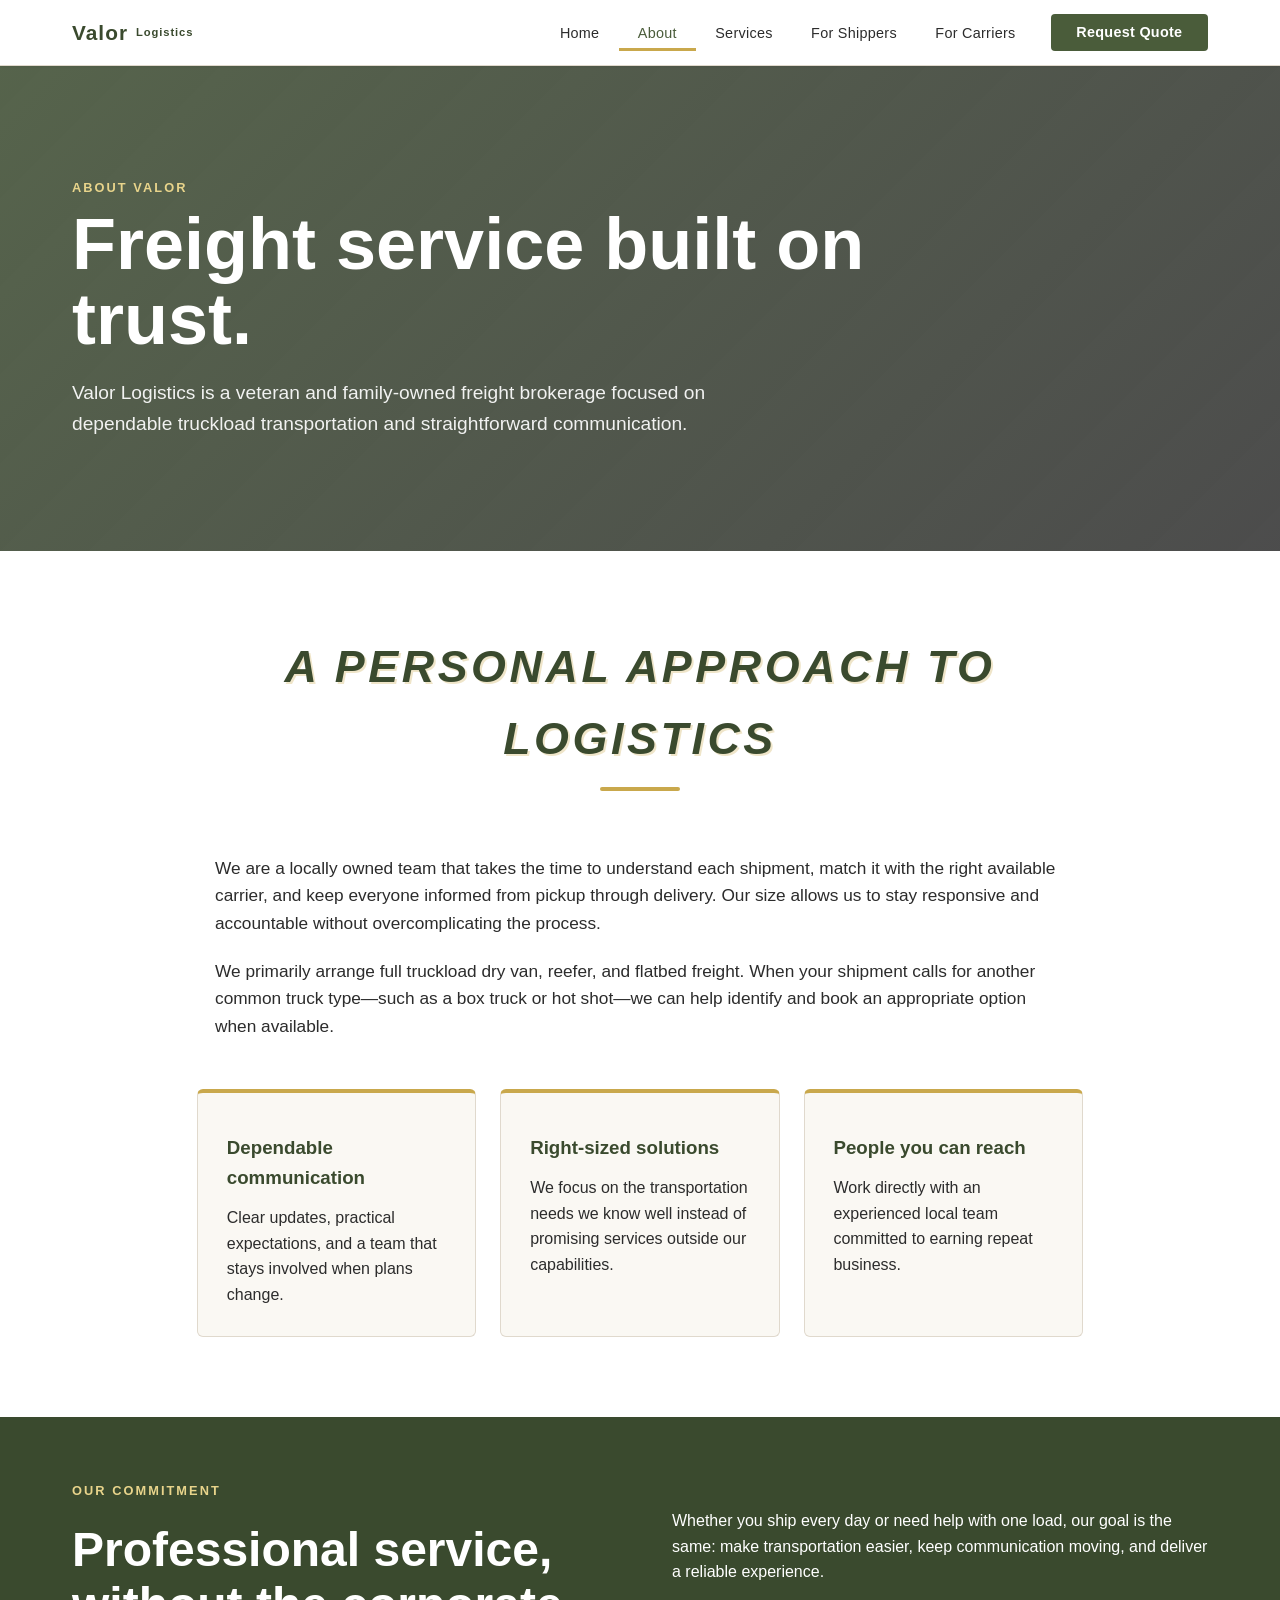
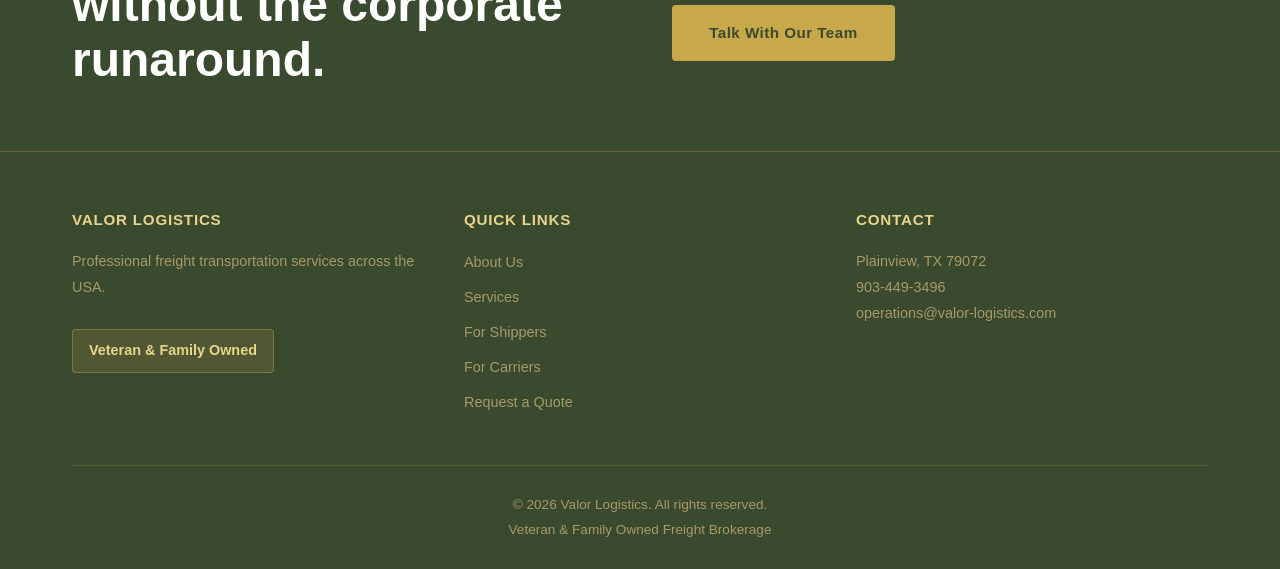
==== about.html @ 8b759e4f "Build Valor Logistics secondary pages and forms" ====
<!DOCTYPE html>
<html lang="en">
<head>
  <meta charset="UTF-8" />
  <meta name="viewport" content="width=device-width, initial-scale=1.0" />
  <meta name="description" content="Learn about Valor Logistics, a veteran and family-owned freight brokerage serving shippers and carriers across the USA." />
  <title>About Valor Logistics | Veteran & Family Owned</title>
  <link rel="stylesheet" href="styles/main.css" />
  <link rel="stylesheet" href="styles/pages.css" />
</head>
<body>
  <header class="header"><nav class="navbar"><div class="nav-container"><div class="logo"><a href="index.html"><span class="logo-text">Valor</span><span class="logo-sub">Logistics</span></a></div><button class="mobile-toggle" id="mobileToggle" aria-label="Toggle menu"><span></span><span></span><span></span></button><ul class="nav-menu" id="navMenu"><li><a href="index.html">Home</a></li><li><a href="about.html" class="active">About</a></li><li><a href="services.html">Services</a></li><li><a href="shippers.html">For Shippers</a></li><li><a href="carriers.html">For Carriers</a></li><li><a href="quote.html" class="cta-btn">Request Quote</a></li></ul></div></nav></header>
  <main>
    <section class="page-hero"><div class="container"><p class="eyebrow">ABOUT VALOR</p><h1>Freight service built on trust.</h1><p>Valor Logistics is a veteran and family-owned freight brokerage focused on dependable truckload transportation and straightforward communication.</p></div></section>
    <section class="content-section"><div class="container narrow-content"><div class="section-header"><h2 class="section-title">A personal approach to logistics</h2></div><p>We are a locally owned team that takes the time to understand each shipment, match it with the right available carrier, and keep everyone informed from pickup through delivery. Our size allows us to stay responsive and accountable without overcomplicating the process.</p><p>We primarily arrange full truckload dry van, reefer, and flatbed freight. When your shipment calls for another common truck type—such as a box truck or hot shot—we can help identify and book an appropriate option when available.</p><div class="info-grid"><article class="info-card"><h3>Dependable communication</h3><p>Clear updates, practical expectations, and a team that stays involved when plans change.</p></article><article class="info-card"><h3>Right-sized solutions</h3><p>We focus on the transportation needs we know well instead of promising services outside our capabilities.</p></article><article class="info-card"><h3>People you can reach</h3><p>Work directly with an experienced local team committed to earning repeat business.</p></article></div></div></section>
    <section class="band-section"><div class="container split-content"><div><p class="eyebrow">OUR COMMITMENT</p><h2>Professional service, without the corporate runaround.</h2></div><div><p>Whether you ship every day or need help with one load, our goal is the same: make transportation easier, keep communication moving, and deliver a reliable experience.</p><a class="btn btn-primary" href="quote.html">Talk With Our Team</a></div></div></section>
  </main>
  <footer class="footer"><div class="container"><div class="footer-grid"><div class="footer-col"><h4>Valor Logistics</h4><p>Professional freight transportation services across the USA.</p><p class="footer-badge">Veteran & Family Owned</p></div><div class="footer-col"><h4>Quick Links</h4><ul><li><a href="about.html">About Us</a></li><li><a href="services.html">Services</a></li><li><a href="shippers.html">For Shippers</a></li><li><a href="carriers.html">For Carriers</a></li><li><a href="quote.html">Request a Quote</a></li></ul></div><div class="footer-col"><h4>Contact</h4><p>Plainview, TX 79072<br><a href="tel:903-449-3496">903-449-3496</a><br><a href="mailto:operations@valor-logistics.com">operations@valor-logistics.com</a></p></div></div><div class="footer-bottom"><p>&copy; <span class="year"></span> Valor Logistics. All rights reserved.</p><p>Veteran & Family Owned Freight Brokerage</p></div></div></footer><script src="scripts/main.js"></script>
</body>
</html>
---- styles/main.css ----
/* ========== CSS VARIABLES ========== */
:root {
  --olive: #4a5c3a;
  --olive-dark: #3a4a2e;
  --olive-light: #6b7c55;
  --gold: #c9a84c;
  --gold-light: #e8d48b;
  --cream: #f5f0e6;
  --dark: #1a1a1a;
  --text: #2c2c2c;
  --text-light: #666;
  --text-muted: #999;
  --white: #ffffff;
  --border: #e0d9cd;
  --light-bg: #faf8f3;
}

/* ========== RESET & BASE ========== */
* {
  margin: 0;
  padding: 0;
  box-sizing: border-box;
}

html {
  scroll-behavior: smooth;
}

body {
  font-family: -apple-system, BlinkMacSystemFont, 'Segoe UI', 'Helvetica Neue', sans-serif;
  background: var(--white);
  color: var(--text);
  line-height: 1.6;
}

a {
  color: var(--olive);
  text-decoration: none;
  transition: color 0.3s ease;
}

a:hover {
  color: var(--olive-light);
}

.container {
  max-width: 1200px;
  margin: 0 auto;
  padding: 0 2rem;
}

/* ========== HEADER / NAVIGATION ========== */
.header {
  background: var(--white);
  border-bottom: 1px solid var(--border);
  position: sticky;
  top: 0;
  z-index: 100;
  box-shadow: 0 1px 3px rgba(0, 0, 0, 0.08);
}

.navbar {
  max-width: 1200px;
  margin: 0 auto;
  padding: 0 2rem;
}

.nav-container {
  display: flex;
  justify-content: space-between;
  align-items: center;
  padding: 1rem 0;
}

.logo {
  flex-shrink: 0;
}

.logo a {
  color: var(--olive-dark);
  display: flex;
  align-items: center;
  gap: 0.5rem;
  font-weight: 700;
  font-size: 1.3rem;
  letter-spacing: 0.05em;
}

.logo a span {
  color: var(--olive-dark);
}

.logo-sub {
  font-size: 0.7rem;
  font-weight: 600;
  letter-spacing: 0.08em;
  color: var(--gold);
}

.nav-menu {
  display: flex;
  list-style: none;
  gap: 0;
  align-items: center;
}

.nav-menu a {
  color: var(--text);
  padding: 0.75rem 1.2rem;
  border-radius: 0;
  transition: all 0.3s ease;
  font-size: 0.9rem;
  font-weight: 500;
  letter-spacing: 0.02em;
}

.nav-menu a:hover,
.nav-menu a.active {
  color: var(--olive);
  border-bottom: 3px solid var(--gold);
  padding-bottom: 0.45rem;
}

.nav-menu .cta-btn {
  background: var(--olive);
  color: white;
  font-weight: 600;
  padding: 0.65rem 1.6rem;
  border-radius: 4px;
  margin-left: 1rem;
  border: none;
}

.nav-menu .cta-btn:hover {
  background: var(--olive-dark);
  color: white;
}

.mobile-toggle {
  display: none;
  flex-direction: column;
  background: none;
  border: none;
  cursor: pointer;
  gap: 5px;
}

.mobile-toggle span {
  width: 25px;
  height: 3px;
  background: var(--olive);
  border-radius: 2px;
  transition: all 0.3s ease;
}

/* ========== HERO SECTION ========== */
.hero {
  background: linear-gradient(135deg, rgba(58, 74, 46, 0.5) 0%, rgba(74, 92, 58, 0.5) 100%), 
              url('../images/metal-plate-background.jpg') center/cover no-repeat fixed;
  color: white;
  padding: 8rem 2rem;
  position: relative;
  min-height: 700px;
  display: flex;
  align-items: center;
  justify-content: center;
  text-align: center;
}

.hero-content {
  position: relative;
  z-index: 2;
  max-width: 800px;
}

.hero-content h1 {
  font-size: 3.8rem;
  font-weight: 800;
  letter-spacing: -0.02em;
  margin-bottom: 1.2rem;
  line-height: 1.1;
  text-shadow: 2px 2px 8px rgba(0, 0, 0, 0.4);
}

.hero-content p {
  font-size: 1.4rem;
  font-weight: 300;
  margin-bottom: 2.5rem;
  line-height: 1.6;
  opacity: 0.95;
  text-shadow: 1px 1px 4px rgba(0, 0, 0, 0.3);
}

.hero-buttons {
  display: flex;
  gap: 1.5rem;
  justify-content: center;
  flex-wrap: wrap;
}

.hero-image {
  display: none;
}

/* ========== BUTTONS ========== */
.btn {
  display: inline-block;
  padding: 0.85rem 2.2rem;
  border-radius: 4px;
  font-weight: 600;
  letter-spacing: 0.03em;
  text-align: center;
  transition: all 0.3s ease;
  cursor: pointer;
  border: 2px solid transparent;
  font-size: 0.95rem;
}

.btn-primary {
  background: var(--gold);
  color: var(--olive-dark);
}

.btn-primary:hover {
  background: var(--gold-light);
  transform: translateY(-2px);
  box-shadow: 0 6px 16px rgba(201, 168, 76, 0.3);
}

.btn-secondary {
  background: transparent;
  color: white;
  border: 2px solid white;
}

.btn-secondary:hover {
  background: white;
  color: var(--olive-dark);
}

.btn-outline {
  background: transparent;
  color: var(--olive);
  border: 2px solid var(--olive);
}

.btn-outline:hover {
  background: var(--olive);
  color: white;
}

.btn-large {
  padding: 1rem 2.8rem;
  font-size: 1rem;
}

/* ========== SECTIONS ========== */
section {
  padding: 5rem 0;
}

.section-header {
  text-align: center;
  margin-bottom: 4rem;
}

.section-title {
  font-size: 2.8rem;
  font-weight: 900;
  letter-spacing: 0.08em;
  color: var(--olive-dark);
  margin-bottom: 1rem;
  position: relative;
  display: inline-block;
  width: 100%;
  font-family: 'Arial Black', 'Helvetica', sans-serif;
  text-transform: uppercase;
  font-style: italic;
  text-shadow: 2px 2px 0px rgba(201, 168, 76, 0.3);
}

.section-title::after {
  content: '';
  position: absolute;
  bottom: -16px;
  left: 50%;
  transform: translateX(-50%);
  width: 80px;
  height: 4px;
  background: var(--gold);
  border-radius: 2px;
}

.section-title-image {
  max-width: 400px;
  width: 100%;
  height: auto;
  display: block;
  margin: 0 auto 1rem;
}

.section-subtitle {
  font-size: 1.1rem;
  color: var(--text-light);
  font-weight: 400;
  margin-top: 1.5rem;
}

/* ========== SERVICES SECTION ========== */
.services-preview {
  background: var(--white);
  border-top: 1px solid var(--border);
}

.service-grid {
  display: grid;
  grid-template-columns: repeat(3, 1fr);
  gap: 2.5rem;
  margin-top: 3.5rem;
}

.service-card {
  background: var(--light-bg);
  padding: 2.5rem;
  border-radius: 8px;
  border: 1px solid var(--border);
  transition: all 0.3s ease;
  text-align: center;
}

.service-card:hover {
  transform: translateY(-6px);
  border-color: var(--gold);
  box-shadow: 0 12px 32px rgba(74, 92, 58, 0.1);
}

.service-icon {
  font-size: 3rem;
  margin-bottom: 1.2rem;
}

.service-card h3 {
  font-size: 1.3rem;
  font-weight: 700;
  color: var(--olive-dark);
  margin-bottom: 0.75rem;
  letter-spacing: -0.01em;
}

.service-card p {
  font-size: 0.95rem;
  color: var(--text-light);
  line-height: 1.7;
  font-weight: 400;
}

.services-cta {
  text-align: center;
  margin-top: 3rem;
}

/* ========== WHY VALOR ========== */
.why-valor {
  background: var(--light-bg);
  border-top: 1px solid var(--border);
}

.values-grid {
  display: grid;
  grid-template-columns: repeat(2, 1fr);
  gap: 2.5rem;
  margin-top: 3.5rem;
  max-width: 1000px;
  margin-left: auto;
  margin-right: auto;
}

.value-card {
  background: white;
  padding: 2.2rem;
  border-radius: 8px;
  border: 1px solid var(--border);
  transition: all 0.3s ease;
}

.value-card:hover {
  border-color: var(--olive);
  box-shadow: 0 8px 24px rgba(74, 92, 58, 0.08);
}

.value-card h3 {
  font-size: 1.2rem;
  font-weight: 700;
  color: var(--olive-dark);
  margin-bottom: 0.8rem;
}

.value-card p {
  font-size: 0.95rem;
  color: var(--text-light);
  line-height: 1.7;
  font-weight: 400;
}

/* ========== TEAM PREVIEW ========== */
.team-preview {
  background: white;
  border-top: 1px solid var(--border);
}

.team-grid {
  display: grid;
  grid-template-columns: repeat(3, 1fr);
  gap: 2.5rem;
  margin-top: 3.5rem;
}

.team-member {
  background: var(--light-bg);
  padding: 2.2rem;
  border-radius: 8px;
  border: 1px solid var(--border);
  text-align: center;
  transition: all 0.3s ease;
}

.team-member:hover {
  border-color: var(--gold);
  box-shadow: 0 8px 24px rgba(201, 168, 76, 0.1);
}

.member-info h3 {
  font-size: 1.25rem;
  font-weight: 700;
  color: var(--olive-dark);
  margin-bottom: 0.3rem;
  letter-spacing: -0.01em;
}

.member-info .title {
  font-size: 0.8rem;
  font-weight: 600;
  color: var(--gold);
  text-transform: uppercase;
  letter-spacing: 0.05em;
  margin-bottom: 1rem;
}

.member-info .contact {
  font-size: 0.9rem;
  line-height: 1.8;
  color: var(--text-light);
}

.member-info a {
  color: var(--olive);
  text-decoration: none;
  font-weight: 600;
  display: inline-block;
  margin-top: 0.5rem;
}

.member-info a:hover {
  text-decoration: underline;
}

.team-more {
  text-align: center;
  margin-top: 3rem;
}

/* ========== TESTIMONIALS ========== */
.testimonials {
  background: linear-gradient(135deg, var(--olive-dark) 0%, var(--olive) 100%);
  color: white;
  border-top: 1px solid var(--border);
}

.testimonials .section-title {
  color: white;
}

.testimonials .section-title::after {
  background: var(--gold-light);
}

.testimonial-carousel {
  background: rgba(255, 255, 255, 0.08);
  border: 1px solid rgba(201, 168, 76, 0.3);
  border-radius: 8px;
  padding: 3.5rem;
  margin-top: 3.5rem;
  min-height: 280px;
  display: flex;
  align-items: center;
  justify-content: center;
  max-width: 900px;
  margin-left: auto;
  margin-right: auto;
}

.testimonial-slide {
  display: none;
  text-align: center;
  opacity: 0;
  animation: fadeIn 0.8s ease;
}

.testimonial-slide.active {
  display: block;
  opacity: 1;
}

@keyframes fadeIn {
  from {
    opacity: 0;
  }
  to {
    opacity: 1;
  }
}

.testimonial-slide blockquote {
  font-size: 1.15rem;
  line-height: 1.8;
  margin-bottom: 1.8rem;
  font-style: italic;
  font-weight: 400;
}

.testimonial-slide blockquote p {
  margin-bottom: 1.5rem;
}

.testimonial-slide footer {
  font-size: 0.95rem;
}

.testimonial-slide footer strong {
  display: block;
  font-size: 1.15rem;
  margin-bottom: 0.25rem;
  color: var(--gold-light);
  font-weight: 700;
}

.testimonial-slide footer span {
  font-size: 0.85rem;
  opacity: 0.85;
}

.testimonial-nav {
  display: flex;
  justify-content: center;
  gap: 0.75rem;
  margin-top: 2.5rem;
}

.dot {
  width: 12px;
  height: 12px;
  border-radius: 50%;
  background: rgba(255, 255, 255, 0.4);
  border: none;
  cursor: pointer;
  transition: all 0.3s ease;
}

.dot:hover {
  background: rgba(255, 255, 255, 0.6);
}

.dot.active {
  background: var(--gold-light);
  width: 36px;
  border-radius: 6px;
}

/* ========== CONTACT SECTION ========== */
.contact-section {
  background: white;
  border-top: 1px solid var(--border);
}

.contact-grid {
  display: grid;
  grid-template-columns: 1fr 1fr;
  gap: 4rem;
  margin-top: 3.5rem;
  align-items: center;
  max-width: 1000px;
  margin-left: auto;
  margin-right: auto;
}

.contact-info-box {
  background: var(--light-bg);
  padding: 2.5rem;
  border-radius: 8px;
  border: 1px solid var(--border);
}

.contact-info-box h3 {
  font-size: 1.4rem;
  font-weight: 700;
  color: var(--olive-dark);
  margin-bottom: 1.5rem;
  letter-spacing: -0.01em;
}

.contact-details {
  line-height: 2;
}

.contact-details p {
  font-size: 0.95rem;
  color: var(--text-light);
  margin-bottom: 0.5rem;
}

.contact-details strong {
  color: var(--olive-dark);
  font-weight: 700;
}

.contact-link {
  color: var(--olive);
  font-weight: 600;
  text-decoration: none;
  display: inline-block;
}

.contact-link:hover {
  text-decoration: underline;
}

.availability {
  font-size: 0.8rem;
  color: var(--gold);
  font-weight: 600;
  text-transform: uppercase;
  letter-spacing: 0.05em;
  margin-top: 0.75rem !important;
}

.contact-cta h3 {
  font-size: 1.4rem;
  font-weight: 700;
  color: var(--olive-dark);
  margin-bottom: 1rem;
  letter-spacing: -0.01em;
}

.contact-cta p {
  font-size: 1rem;
  color: var(--text-light);
  margin-bottom: 1.8rem;
  line-height: 1.7;
}

/* ========== FOOTER ========== */
.footer {
  background: var(--olive-dark);
  color: #a89968;
  padding: 3.5rem 2rem 1.5rem;
  border-top: 1px solid rgba(201, 168, 76, 0.3);
}

.footer-grid {
  display: grid;
  grid-template-columns: repeat(auto-fit, minmax(240px, 1fr));
  gap: 2.5rem;
  margin-bottom: 2.5rem;
  max-width: 1200px;
  margin-left: auto;
  margin-right: auto;
}

.footer-col h4 {
  color: var(--gold-light);
  font-size: 0.95rem;
  font-weight: 700;
  margin-bottom: 1rem;
  letter-spacing: 0.05em;
  text-transform: uppercase;
}

.footer-col p {
  font-size: 0.9rem;
  line-height: 1.8;
  margin-bottom: 0.75rem;
}

.footer-col ul {
  list-style: none;
}

.footer-col ul li {
  margin-bottom: 0.6rem;
}

.footer-col a {
  color: #a89968;
  text-decoration: none;
  font-size: 0.9rem;
  transition: color 0.3s ease;
}

.footer-col a:hover {
  color: var(--gold-light);
}

.footer-badge {
  display: inline-block;
  background: rgba(201, 168, 76, 0.15);
  color: var(--gold-light);
  padding: 0.5rem 1rem;
  border-radius: 4px;
  font-size: 0.75rem;
  font-weight: 600;
  margin-top: 1rem;
  border: 1px solid rgba(201, 168, 76, 0.4);
}

.footer-bottom {
  border-top: 1px solid rgba(201, 168, 76, 0.2);
  padding-top: 1.5rem;
  text-align: center;
  font-size: 0.85rem;
  max-width: 1200px;
  margin: 0 auto;
}

.footer-bottom p {
  margin: 0.25rem 0;
}

/* ========== RESPONSIVE ========== */
@media (max-width: 1024px) {
  .service-grid {
    grid-template-columns: repeat(2, 1fr);
  }

  .team-grid {
    grid-template-columns: repeat(2, 1fr);
  }

  .values-grid {
    grid-template-columns: 1fr;
  }

  .section-title-image {
    max-width: 300px;
  }
}

@media (max-width: 768px) {
  .mobile-toggle {
    display: flex;
  }

  .nav-menu {
    position: absolute;
    top: 70px;
    left: 0;
    right: 0;
    background: white;
    flex-direction: column;
    gap: 0;
    max-height: 0;
    overflow: hidden;
    transition: max-height 0.3s ease;
    border-bottom: 1px solid var(--border);
  }

  .nav-menu.active {
    max-height: 500px;
  }

  .nav-menu a {
    padding: 1rem 2rem;
    border-radius: 0;
    display: block;
    border-bottom: none;
  }

  .nav-menu a:hover,
  .nav-menu a.active {
    background: var(--light-bg);
    border-bottom: none;
    border-left: 4px solid var(--gold);
    padding-left: calc(2rem - 4px);
  }

  .nav-menu .cta-btn {
    margin: 1rem 2rem 0;
    display: block;
    text-align: center;
    width: calc(100% - 4rem);
  }

  .hero {
    padding: 4rem 2rem;
    min-height: 500px;
  }

  .hero-content h1 {
    font-size: 2.3rem;
  }

  .hero-content p {
    font-size: 1.1rem;
  }

  .hero-buttons {
    flex-direction: column;
  }

  .btn {
    width: 100%;
  }

  .contact-grid {
    grid-template-columns: 1fr;
    gap: 2.5rem;
  }

  .section-title {
    font-size: 1.8rem;
  }

  .section-title-image {
    max-width: 250px;
  }

  .section-subtitle {
    font-size: 1rem;
  }

  .testimonial-carousel {
    padding: 2rem;
    min-height: auto;
  }

  .service-grid,
  .team-grid {
    gap: 1.5rem;
    grid-template-columns: 1fr;
  }

  .values-grid {
    gap: 1.5rem;
  }

  section {
    padding: 3.5rem 0;
  }
}

@media (max-width: 480px) {
  .hero {
    padding: 3rem 1.5rem;
    min-height: 400px;
  }

  .hero-content h1 {
    font-size: 1.8rem;
  }

  .hero-content p {
    font-size: 1rem;
  }

  .section-title {
    font-size: 1.5rem;
  }

  .section-title::after {
    width: 40px;
  }

  .section-title-image {
    max-width: 200px;
  }

  .btn {
    padding: 0.75rem 1.5rem;
    font-size: 0.9rem;
  }

  section {
    padding: 2.5rem 0;
  }

  .footer-grid {
    gap: 1.5rem;
  }

  .nav-menu.active {
    max-height: 400px;
  }

  .container {
    padding: 0 1rem;
  }
}
---- styles/pages.css ----
/* Shared styles for the secondary Valor Logistics pages. */
.page-hero {
  background: linear-gradient(135deg, rgba(58, 74, 46, .86), rgba(26, 26, 26, .78)), url('../images/metal-plate-background.jpg') center/cover no-repeat;
  color: var(--white);
  padding: 7rem 0;
}
.page-hero h1 { max-width: 850px; font-size: clamp(2.5rem, 6vw, 4.5rem); line-height: 1.05; margin: .5rem 0 1.25rem; }
.page-hero p:not(.eyebrow) { max-width: 700px; font-size: 1.2rem; opacity: .92; }
.eyebrow { color: var(--gold-light); font-size: .8rem; font-weight: 700; letter-spacing: .16em; }
.content-section { padding: 5rem 0; }
.narrow-content { max-width: 950px; }
.narrow-content > p { max-width: 850px; margin: 0 auto 1.25rem; font-size: 1.08rem; }
.info-grid { display: grid; grid-template-columns: repeat(3, 1fr); gap: 1.5rem; margin-top: 3rem; }
.four-columns { grid-template-columns: repeat(4, 1fr); }
.info-card { background: var(--light-bg); border: 1px solid var(--border); border-top: 4px solid var(--gold); border-radius: 6px; padding: 1.8rem; }
.info-card h3 { color: var(--olive-dark); margin: .75rem 0; }
.card-icon, .service-number { color: var(--gold); font-weight: 700; letter-spacing: .08em; }
.band-section { background: var(--olive-dark); color: var(--white); padding: 4rem 0; }
.band-section h2 { color: var(--white); font-size: clamp(2rem, 4vw, 3rem); line-height: 1.15; }
.split-content { display: grid; grid-template-columns: 1fr 1fr; gap: 4rem; align-items: center; }
.split-content p { margin-bottom: 1.25rem; }
.service-list { max-width: 950px; margin: auto; }
.service-detail { display: grid; grid-template-columns: 80px 1fr; gap: 1.5rem; padding: 2.5rem 0; border-bottom: 1px solid var(--border); }
.service-detail h2 { color: var(--olive-dark); margin-bottom: .6rem; }
.carrier-intro { align-items: start; }
.carrier-intro > div:first-child { padding-top: 1rem; }
.carrier-intro h2, .form-card h2, .quote-guidance h2 { color: var(--olive-dark); margin-bottom: 1rem; }
.check-list { list-style: none; margin: 1.5rem 0; }
.check-list li { position: relative; padding: .55rem 0 .55rem 1.7rem; }
.check-list li::before { content: '✓'; position: absolute; left: 0; color: var(--gold); font-weight: 700; }
.form-card { background: var(--light-bg); border: 1px solid var(--border); border-radius: 8px; padding: 2rem; box-shadow: 0 8px 25px rgba(26,26,26,.06); }
.form-card form { display: grid; gap: .7rem; }
.form-card label { color: var(--olive-dark); font-weight: 600; font-size: .9rem; }
.form-card label span { color: #a23b31; }
.form-card input, .form-card select, .form-card textarea { width: 100%; border: 1px solid var(--border); border-radius: 4px; padding: .75rem; font: inherit; background: var(--white); color: var(--text); }
.form-card textarea { resize: vertical; }
.form-card .btn { margin-top: .7rem; width: 100%; }
.form-row { display: grid; grid-template-columns: 1fr 1fr; gap: 1rem; }
.form-row > div { display: grid; gap: .7rem; }
.quote-layout { display: grid; grid-template-columns: minmax(240px, .8fr) minmax(400px, 1.2fr); gap: 4rem; align-items: start; }
.quote-guidance { padding-top: 1rem; }
.muted-note { color: var(--text-light); font-size: .95rem; }
.contact-callout { border-left: 4px solid var(--gold); padding: 1rem 1.25rem; background: var(--light-bg); margin-top: 2rem; }
@media (max-width: 900px) { .four-columns { grid-template-columns: repeat(2, 1fr); } .quote-layout { grid-template-columns: 1fr; gap: 2.5rem; } }
@media (max-width: 768px) { .page-hero { padding: 5rem 0; } .info-grid, .split-content { grid-template-columns: 1fr; gap: 1.5rem; } .service-detail { grid-template-columns: 50px 1fr; } .form-row { grid-template-columns: 1fr; gap: .7rem; } }
@media (max-width: 480px) { .four-columns { grid-template-columns: 1fr; } .form-card { padding: 1.25rem; } }
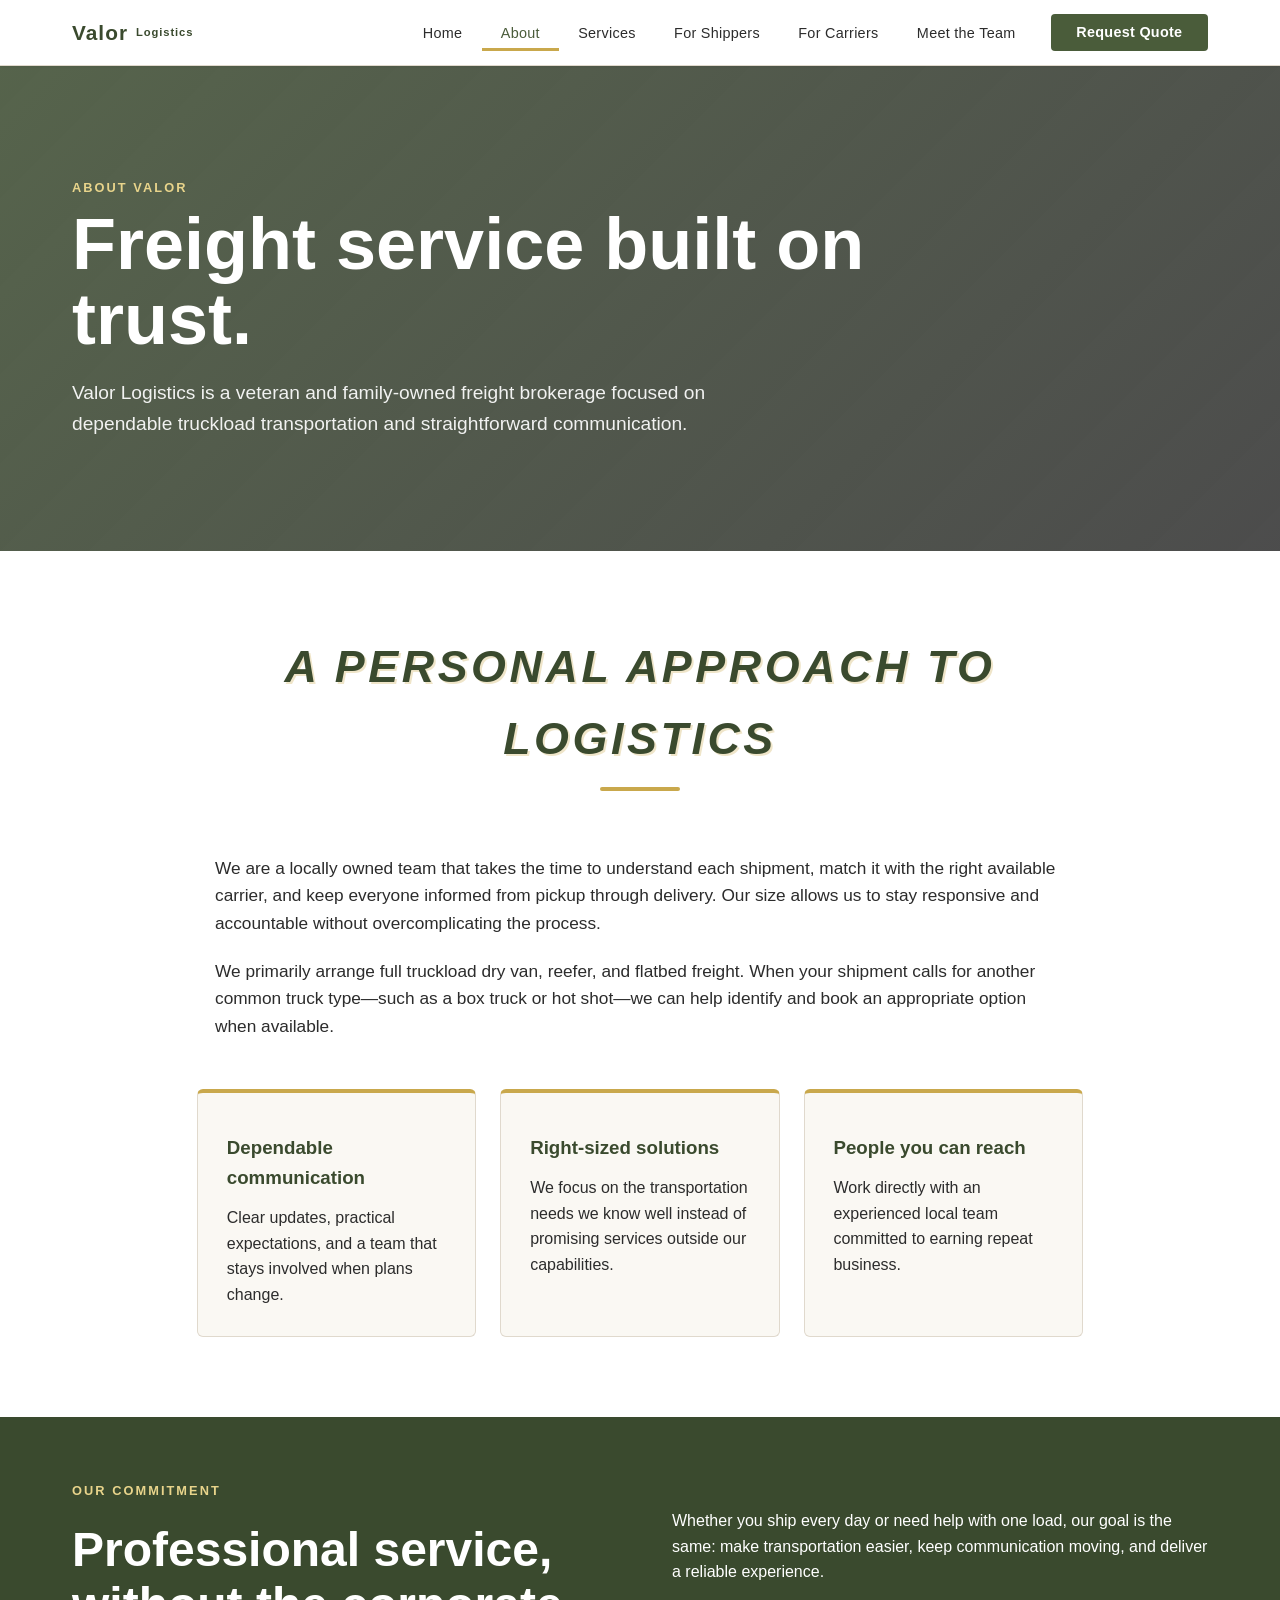
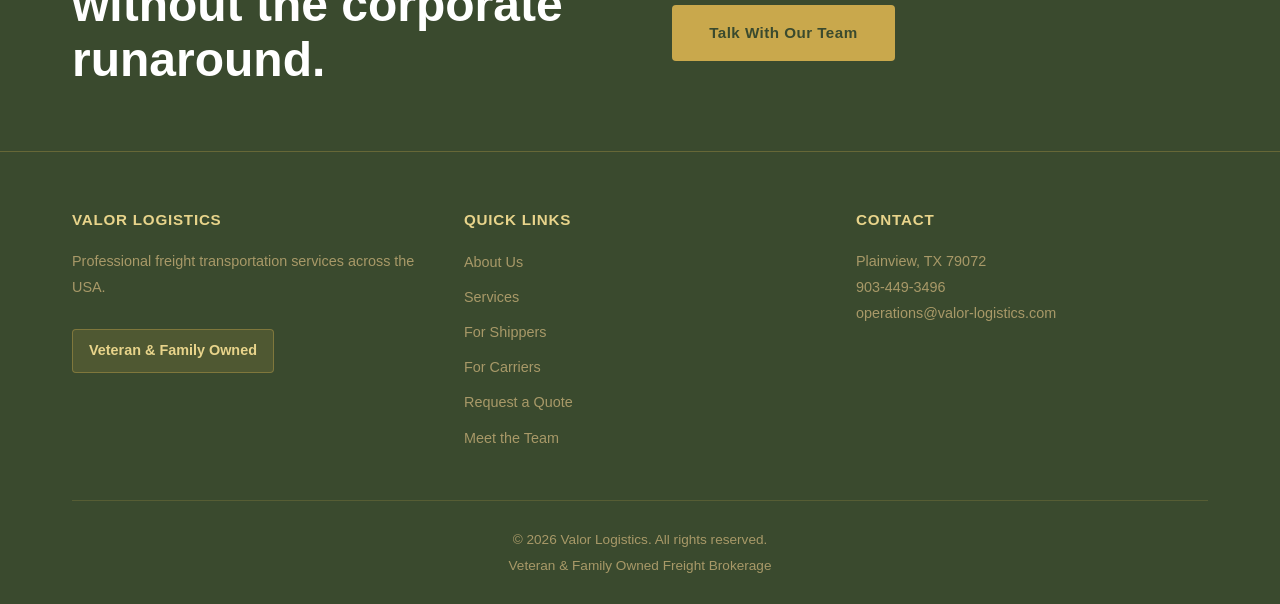
==== commit 1980531f: "Add Meet the Team navigation and footer link" ====
--- a/about.html
+++ b/about.html
@@ -9,12 +9,20 @@
   <link rel="stylesheet" href="styles/pages.css" />
 </head>
 <body>
-  <header class="header"><nav class="navbar"><div class="nav-container"><div class="logo"><a href="index.html"><span class="logo-text">Valor</span><span class="logo-sub">Logistics</span></a></div><button class="mobile-toggle" id="mobileToggle" aria-label="Toggle menu"><span></span><span></span><span></span></button><ul class="nav-menu" id="navMenu"><li><a href="index.html">Home</a></li><li><a href="about.html" class="active">About</a></li><li><a href="services.html">Services</a></li><li><a href="shippers.html">For Shippers</a></li><li><a href="carriers.html">For Carriers</a></li><li><a href="quote.html" class="cta-btn">Request Quote</a></li></ul></div></nav></header>
+  <header class="header"><nav class="navbar"><div class="nav-container"><div class="logo"><a href="index.html"><span class="logo-text">Valor</span><span class="logo-sub">Logistics</span></a></div><button class="mobile-toggle" id="mobileToggle" aria-label="Toggle menu"><span></span><span></span><span></span></button><ul class="nav-menu" id="navMenu">
+          <li><a href="index.html">Home</a></li>
+          <li><a href="about.html" class="active">About</a></li>
+          <li><a href="services.html">Services</a></li>
+          <li><a href="shippers.html">For Shippers</a></li>
+          <li><a href="carriers.html">For Carriers</a></li>
+          <li><a href="team.html">Meet the Team</a></li>
+          <li><a href="quote.html" class="cta-btn">Request Quote</a></li>
+        </ul></div></nav></header>
   <main>
     <section class="page-hero"><div class="container"><p class="eyebrow">ABOUT VALOR</p><h1>Freight service built on trust.</h1><p>Valor Logistics is a veteran and family-owned freight brokerage focused on dependable truckload transportation and straightforward communication.</p></div></section>
     <section class="content-section"><div class="container narrow-content"><div class="section-header"><h2 class="section-title">A personal approach to logistics</h2></div><p>We are a locally owned team that takes the time to understand each shipment, match it with the right available carrier, and keep everyone informed from pickup through delivery. Our size allows us to stay responsive and accountable without overcomplicating the process.</p><p>We primarily arrange full truckload dry van, reefer, and flatbed freight. When your shipment calls for another common truck type—such as a box truck or hot shot—we can help identify and book an appropriate option when available.</p><div class="info-grid"><article class="info-card"><h3>Dependable communication</h3><p>Clear updates, practical expectations, and a team that stays involved when plans change.</p></article><article class="info-card"><h3>Right-sized solutions</h3><p>We focus on the transportation needs we know well instead of promising services outside our capabilities.</p></article><article class="info-card"><h3>People you can reach</h3><p>Work directly with an experienced local team committed to earning repeat business.</p></article></div></div></section>
     <section class="band-section"><div class="container split-content"><div><p class="eyebrow">OUR COMMITMENT</p><h2>Professional service, without the corporate runaround.</h2></div><div><p>Whether you ship every day or need help with one load, our goal is the same: make transportation easier, keep communication moving, and deliver a reliable experience.</p><a class="btn btn-primary" href="quote.html">Talk With Our Team</a></div></div></section>
   </main>
-  <footer class="footer"><div class="container"><div class="footer-grid"><div class="footer-col"><h4>Valor Logistics</h4><p>Professional freight transportation services across the USA.</p><p class="footer-badge">Veteran & Family Owned</p></div><div class="footer-col"><h4>Quick Links</h4><ul><li><a href="about.html">About Us</a></li><li><a href="services.html">Services</a></li><li><a href="shippers.html">For Shippers</a></li><li><a href="carriers.html">For Carriers</a></li><li><a href="quote.html">Request a Quote</a></li></ul></div><div class="footer-col"><h4>Contact</h4><p>Plainview, TX 79072<br><a href="tel:903-449-3496">903-449-3496</a><br><a href="mailto:operations@valor-logistics.com">operations@valor-logistics.com</a></p></div></div><div class="footer-bottom"><p>&copy; <span class="year"></span> Valor Logistics. All rights reserved.</p><p>Veteran & Family Owned Freight Brokerage</p></div></div></footer><script src="scripts/main.js"></script>
+  <footer class="footer"><div class="container"><div class="footer-grid"><div class="footer-col"><h4>Valor Logistics</h4><p>Professional freight transportation services across the USA.</p><p class="footer-badge">Veteran & Family Owned</p></div><div class="footer-col"><h4>Quick Links</h4><ul><li><a href="about.html">About Us</a></li><li><a href="services.html">Services</a></li><li><a href="shippers.html">For Shippers</a></li><li><a href="carriers.html">For Carriers</a></li><li><a href="quote.html">Request a Quote</a></li><li><a href="team.html">Meet the Team</a></li></ul></div><div class="footer-col"><h4>Contact</h4><p>Plainview, TX 79072<br><a href="tel:903-449-3496">903-449-3496</a><br><a href="mailto:operations@valor-logistics.com">operations@valor-logistics.com</a></p></div></div><div class="footer-bottom"><p>&copy; <span class="year"></span> Valor Logistics. All rights reserved.</p><p>Veteran & Family Owned Freight Brokerage</p></div></div></footer><script src="scripts/main.js"></script>
 </body>
 </html>
--- a/styles/main.css
+++ b/styles/main.css
@@ -154,9 +154,16 @@
 }
 
 /* ========== HERO SECTION ========== */
+/* ========== HERO SECTION ========== */
 .hero {
-  background: linear-gradient(135deg, rgba(58, 74, 46, 0.5) 0%, rgba(74, 92, 58, 0.5) 100%), 
-              url('../images/metal-plate-background.jpg') center/cover no-repeat fixed;
+  background:
+    linear-gradient(
+      135deg,
+      rgba(58, 74, 46, 0.5) 0%,
+      rgba(74, 92, 58, 0.5) 100%
+    ),
+    url('../images/metal-plate-background.jpg') center/cover no-repeat fixed;
+
   color: white;
   padding: 8rem 2rem;
   position: relative;
@@ -201,7 +208,6 @@
 .hero-image {
   display: none;
 }
-
 /* ========== BUTTONS ========== */
 .btn {
   display: inline-block;
@@ -361,8 +367,22 @@
 
 /* ========== WHY VALOR ========== */
 .why-valor {
-  background: var(--light-bg);
+  background:
+    linear-gradient(
+      135deg,
+      rgba(58, 74, 46, 0.35) 0%,
+      rgba(74, 92, 58, 0.4) 100%
+    ),
+    url('../images/Logo_Map.svg') center center / cover no-repeat fixed;
+
   border-top: 1px solid var(--border);
+  position: relative;
+  overflow: hidden;
+}
+
+.why-valor .container {
+  position: relative;
+  z-index: 1;
 }
 
 .values-grid {
@@ -376,11 +396,13 @@
 }
 
 .value-card {
-  background: white;
+  background: rgba(255, 255, 255, 0.9);
   padding: 2.2rem;
   border-radius: 8px;
   border: 1px solid var(--border);
   transition: all 0.3s ease;
+  text-align: left;
+  backdrop-filter: blur(2px);
 }
 
 .value-card:hover {
@@ -401,7 +423,6 @@
   line-height: 1.7;
   font-weight: 400;
 }
-
 /* ========== TEAM PREVIEW ========== */
 .team-preview {
   background: white;
@@ -904,3 +925,43 @@
     padding: 0 1rem;
   }
 }
+/* ========== MOBILE BACKGROUND FIXES ========== */
+
+@media (max-width: 768px) {
+
+  /* HERO - keep image visible without the desktop fixed behavior */
+  .hero {
+    background-position: center center;
+    background-size: cover;
+    background-attachment: scroll;
+  }
+
+  /* WHY CHOOSE VALOR - keep background visible on mobile */
+  .why-valor {
+    background-position: center center;
+    background-size: cover;
+    background-attachment: scroll;
+  }
+
+}
+
+
+/* ========== SMALL PHONE ADJUSTMENTS ========== */
+
+@media (max-width: 480px) {
+
+  /* HERO */
+  .hero {
+    background-position: center center;
+    background-size: auto 100%;
+    background-attachment: scroll;
+  }
+
+  /* WHY CHOOSE VALOR */
+  .why-valor {
+    background-position: center center;
+    background-size: cover;
+    background-attachment: scroll;
+  }
+
+}
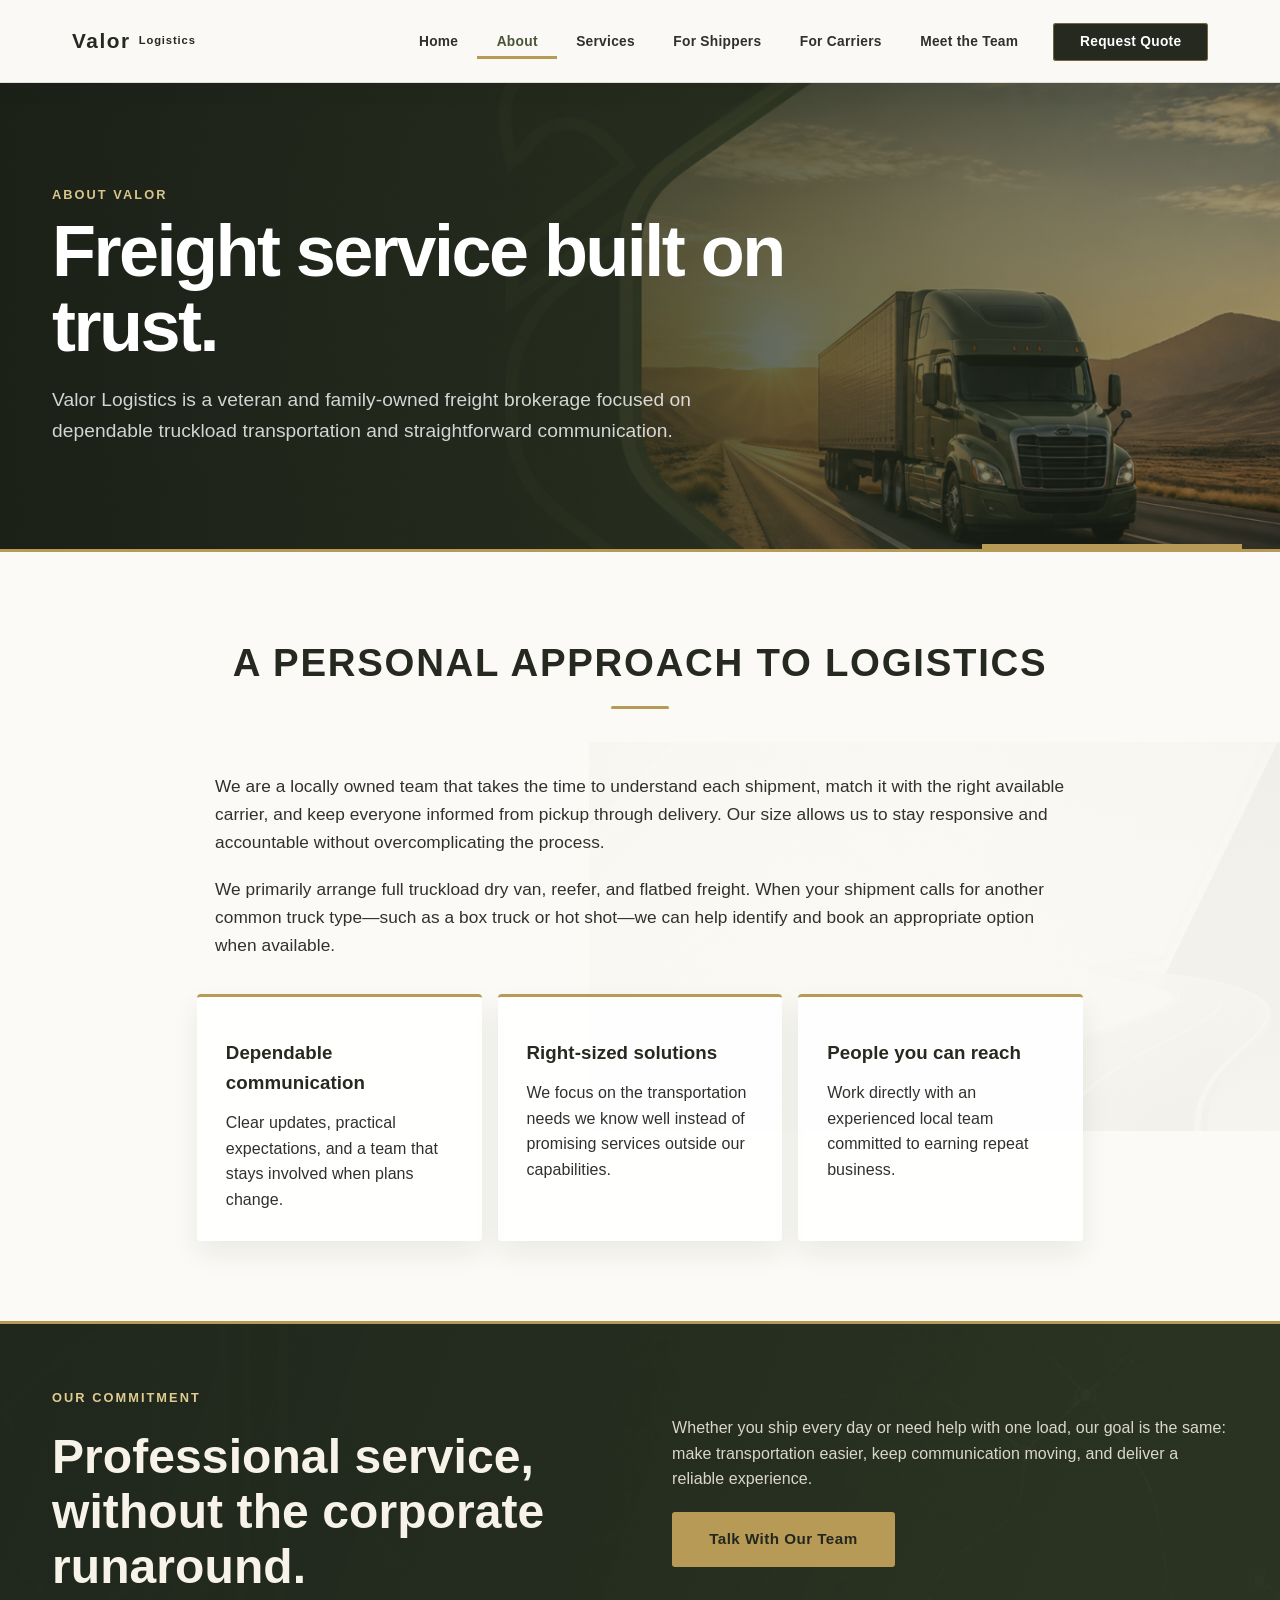
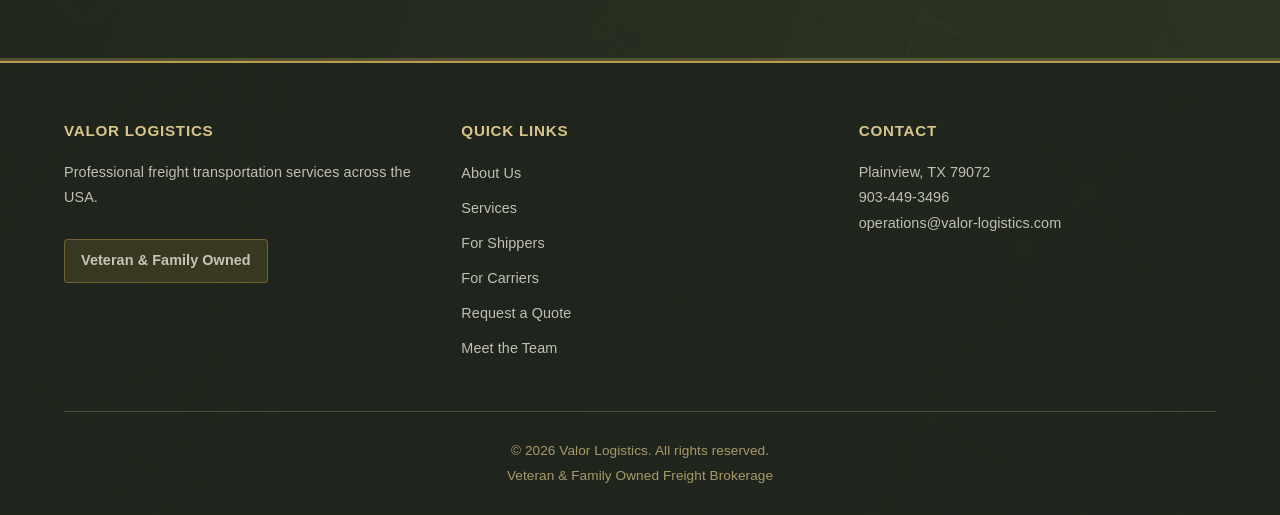
==== commit a4ad63a0: "Apply Valor branded imagery and spacing refresh" ====
--- a/about.html
+++ b/about.html
@@ -7,6 +7,7 @@
   <title>About Valor Logistics | Veteran & Family Owned</title>
   <link rel="stylesheet" href="styles/main.css" />
   <link rel="stylesheet" href="styles/pages.css" />
+  <link rel="stylesheet" href="styles/valor-atmosphere.css" />
 </head>
 <body>
   <header class="header"><nav class="navbar"><div class="nav-container"><div class="logo"><a href="index.html"><span class="logo-text">Valor</span><span class="logo-sub">Logistics</span></a></div><button class="mobile-toggle" id="mobileToggle" aria-label="Toggle menu"><span></span><span></span><span></span></button><ul class="nav-menu" id="navMenu">
--- a/styles/main.css
+++ b/styles/main.css
@@ -367,14 +367,7 @@
 
 /* ========== WHY VALOR ========== */
 .why-valor {
-  background:
-    linear-gradient(
-      135deg,
-      rgba(58, 74, 46, 0.35) 0%,
-      rgba(74, 92, 58, 0.4) 100%
-    ),
-    url('../images/Logo_Map.svg') center center / cover no-repeat fixed;
-
+  background: linear-gradient(135deg, #f5f0e6 0%, #fbfaf7 100%);
   border-top: 1px solid var(--border);
   position: relative;
   overflow: hidden;
@@ -965,3 +958,187 @@
   }
 
 }
+
+
+/* ========== MEET THE TEAM PAGE ========== */
+.team-page-section {
+  background: var(--light-bg);
+  border-top: 1px solid var(--border);
+}
+.team-page-grid {
+  display: grid;
+  grid-template-columns: repeat(auto-fit, minmax(250px, 1fr));
+  gap: 2rem;
+  margin-top: 3rem;
+}
+.team-profile-card {
+  overflow: hidden;
+  background: var(--white);
+  border: 1px solid var(--border);
+  border-radius: 10px;
+  box-shadow: 0 8px 24px rgba(26, 26, 26, 0.06);
+  transition: transform 0.25s ease, box-shadow 0.25s ease;
+}
+.team-profile-card:hover {
+  transform: translateY(-5px);
+  box-shadow: 0 14px 30px rgba(26, 26, 26, 0.12);
+}
+.team-profile-photo {
+  display: block;
+  width: 100%;
+  height: 290px;
+  object-fit: cover;
+  object-position: center 30%;
+  background: var(--cream);
+}
+.team-profile-placeholder {
+  display: flex;
+  align-items: center;
+  justify-content: center;
+  color: var(--gold-light);
+  background: linear-gradient(145deg, var(--olive-dark), var(--olive));
+  font-size: 4rem;
+  font-weight: 700;
+  letter-spacing: 0.04em;
+}
+.team-profile-info {
+  padding: 1.6rem 1.5rem 1.8rem;
+  text-align: center;
+}
+.team-profile-info h2 {
+  color: var(--olive-dark);
+  font-size: 1.3rem;
+  margin-bottom: 0.35rem;
+}
+.team-profile-title {
+  color: var(--gold);
+  font-size: 0.82rem;
+  font-weight: 700;
+  letter-spacing: 0.07em;
+  text-transform: uppercase;
+  min-height: 1.4rem;
+  margin-bottom: 1rem;
+}
+.team-profile-contact {
+  display: flex;
+  flex-direction: column;
+  gap: 0.45rem;
+  font-size: 0.9rem;
+  overflow-wrap: anywhere;
+}
+.team-profile-contact a {
+  font-weight: 600;
+}
+.team-page-intro {
+  max-width: 700px;
+  margin: 0 auto;
+}
+@media (max-width: 600px) {
+  .team-page-grid { grid-template-columns: 1fr; }
+  .team-profile-photo { height: 320px; }
+}
+
+
+/* ========== VALOR VISUAL REFINEMENT ========== */
+:root {
+  --olive: #4b5638;
+  --olive-dark: #25291f;
+  --olive-light: #68734f;
+  --gold: #b69a55;
+  --gold-light: #d8c58a;
+  --cream: #f4f0e7;
+  --dark: #20211d;
+  --text: #30312d;
+  --text-light: #686a63;
+  --border: #e3dfd4;
+  --light-bg: #f8f6f0;
+}
+body { color: var(--text); letter-spacing: .005em; }
+.container { max-width: 1240px; }
+.header {
+  background: rgba(250, 249, 245, .97);
+  border-bottom-color: rgba(75, 86, 56, .16);
+  box-shadow: 0 5px 22px rgba(32, 33, 29, .055);
+}
+.nav-container { min-height: 82px; }
+.logo a { letter-spacing: .075em; }
+.nav-menu a { font-size: .86rem; font-weight: 600; }
+.nav-menu .cta-btn {
+  background: var(--olive-dark);
+  border: 1px solid rgba(182, 154, 85, .55);
+  border-radius: 3px;
+}
+.nav-menu .cta-btn:hover { background: var(--olive); }
+.hero {
+  background:
+    linear-gradient(90deg, rgba(25, 29, 22, .88) 0%, rgba(37, 41, 31, .72) 56%, rgba(37, 41, 31, .42) 100%),
+    url('../images/metal-plate-background.jpg') center/cover no-repeat;
+  background-attachment: scroll;
+  min-height: 610px;
+  justify-content: flex-start;
+  text-align: left;
+  padding: 7rem max(2rem, calc((100vw - 1200px) / 2));
+}
+.hero-content { max-width: 780px; }
+.hero-content h1 {
+  font-size: clamp(2.7rem, 5.2vw, 4.45rem);
+  line-height: 1.04;
+  letter-spacing: -.035em;
+  text-shadow: 0 3px 18px rgba(0,0,0,.28);
+}
+.hero-content p { max-width: 650px; font-size: 1.18rem; color: rgba(255,255,255,.9); }
+.btn { border-radius: 3px; }
+.btn-primary { background: var(--gold); color: #24271e; }
+.btn-primary:hover { background: var(--gold-light); }
+.btn-secondary { border-color: rgba(255,255,255,.8); }
+section { padding: clamp(3.5rem, 6vw, 5.5rem) 0; }
+.section-title {
+  font-family: inherit;
+  font-style: normal;
+  font-size: clamp(1.8rem, 3vw, 2.45rem);
+  letter-spacing: .045em;
+  text-shadow: none;
+  font-weight: 800;
+}
+.section-title::after { height: 3px; width: 58px; }
+.section-subtitle { color: var(--text-light); }
+.services-preview { background: #fff; }
+.service-card, .value-card, .contact-info-box, .info-card, .form-card {
+  border-radius: 4px;
+  box-shadow: 0 8px 24px rgba(32, 33, 29, .045);
+}
+.service-card { border-top: 3px solid var(--gold); }
+.service-card:hover { transform: translateY(-4px); box-shadow: 0 14px 30px rgba(32,33,29,.09); }
+.service-icon { filter: grayscale(.35); }
+.why-valor { background: linear-gradient(135deg, #f4f0e7 0%, #fbfaf7 100%); }
+.value-card {
+  background: rgba(255,255,255,.94);
+  border: 1px solid #e6e0d2;
+  border-left: 3px solid var(--gold);
+  backdrop-filter: none;
+}
+.testimonials {
+  background: linear-gradient(125deg, #24291f 0%, #414a32 100%);
+  border-top: 1px solid rgba(182,154,85,.35);
+}
+.testimonial-carousel {
+  background: rgba(255,255,255,.055);
+  border: 1px solid rgba(216,197,138,.28);
+  border-radius: 4px;
+}
+.contact-section { background: #fbfaf7; }
+.contact-info-box { background: #fff; border-left: 3px solid var(--gold); }
+.footer { background: #22261e; border-top: 2px solid var(--gold); }
+.footer-col a, .footer-col p { color: rgba(245,240,230,.76); }
+.footer-col a:hover { color: var(--gold-light); }
+.footer-badge { color: var(--gold-light); }
+@media (max-width: 768px) {
+  .hero { min-height: 490px; padding: 4.5rem 1.5rem; text-align: left; }
+  .hero-content h1 { font-size: clamp(2.25rem, 9vw, 3.2rem); }
+  .hero-buttons { justify-content: flex-start; }
+  .hero-buttons .btn { width: auto; min-width: 190px; }
+}
+@media (max-width: 480px) {
+  .hero { padding: 3.5rem 1.25rem; }
+  .hero-buttons .btn { width: 100%; }
+}
--- a/styles/pages.css
+++ b/styles/pages.css
@@ -44,3 +44,338 @@
 @media (max-width: 900px) { .four-columns { grid-template-columns: repeat(2, 1fr); } .quote-layout { grid-template-columns: 1fr; gap: 2.5rem; } }
 @media (max-width: 768px) { .page-hero { padding: 5rem 0; } .info-grid, .split-content { grid-template-columns: 1fr; gap: 1.5rem; } .service-detail { grid-template-columns: 50px 1fr; } .form-row { grid-template-columns: 1fr; gap: .7rem; } }
 @media (max-width: 480px) { .four-columns { grid-template-columns: 1fr; } .form-card { padding: 1.25rem; } }
+
+
+/* ========== SHARED SECONDARY-PAGE REFINEMENT ========== */
+.page-hero {
+  background:
+    linear-gradient(90deg, rgba(29,33,25,.91), rgba(42,47,34,.76)),
+    url('../images/metal-plate-background.jpg') center/cover no-repeat;
+  padding: clamp(4.5rem, 8vw, 6.5rem) 0;
+  border-bottom: 3px solid var(--gold);
+}
+.page-hero h1 { letter-spacing: -.035em; font-weight: 800; }
+.page-hero p:not(.eyebrow) { color: rgba(255,255,255,.88); }
+.eyebrow { color: var(--gold-light); }
+.content-section { background: #fff; }
+.band-section {
+  background: linear-gradient(125deg, #25291f 0%, #414a32 100%);
+  border-top: 2px solid var(--gold);
+}
+.info-card { border-radius: 4px; border-top-width: 3px; }
+.info-card h3, .service-detail h2 { color: var(--olive-dark); }
+.form-card { border-radius: 4px; border-top: 3px solid var(--gold); }
+.contact-callout { border-left-width: 3px; }
+
+.team-group { margin-top: 3.6rem; }
+.team-group:first-of-type { margin-top: 2.5rem; }
+.team-group-heading { display:flex; align-items:center; gap:1rem; margin-bottom:1.4rem; }
+.team-group-heading .eyebrow { margin:0; color:var(--gold); white-space:nowrap; }
+.team-group-heading h2 { color:var(--olive-dark); font-size:1.35rem; letter-spacing:-.02em; }
+.team-group-heading::after { content:""; height:1px; flex:1; background:var(--border); }
+.team-page-grid { display:grid; gap:1.6rem; margin-top:0; }
+.team-leadership-grid { grid-template-columns:repeat(2,minmax(0,330px)); justify-content:center; }
+.team-operations-grid { grid-template-columns:repeat(3,minmax(0,1fr)); }
+.team-profile-card { border-radius:4px; box-shadow:0 8px 24px rgba(32,33,29,.055); }
+.team-profile-card:hover { transform:translateY(-3px); box-shadow:0 14px 30px rgba(32,33,29,.1); }
+.team-profile-photo {
+  width: 100%;
+  height: auto;
+  aspect-ratio: auto;
+  object-fit: contain;
+  object-position: center;
+  display: block;
+  background: var(--cream);
+  image-rendering: auto;
+  backface-visibility: hidden;
+}
+.team-profile-info { padding:1.45rem 1.3rem 1.6rem; }
+.team-profile-info h2 { font-size:1.2rem; }
+.team-profile-title { color:var(--olive-light); }
+.team-profile-contact a { font-size:.86rem; }
+@media(max-width:850px) {
+ .team-operations-grid { grid-template-columns:repeat(2,minmax(0,1fr)); }
+}
+@media(max-width:600px) {
+ .team-leadership-grid,.team-operations-grid { grid-template-columns:1fr; max-width:420px; margin:0 auto; }
+ .team-profile-photo { height: auto; }
+ .team-group-heading h2 { font-size:1.2rem; }
+}
+
+
+/* ========== TEAM PAGE: EDITORIAL LEADERSHIP LAYOUT ========== */
+.team-hero {
+  padding: clamp(2.8rem, 5vw, 4.2rem) 0;
+  border-bottom: 2px solid var(--gold);
+}
+.team-hero h1 { margin-bottom: .65rem; }
+.team-hero p:not(.eyebrow) { max-width: 620px; margin-bottom: 0; }
+.team-editorial-section {
+  padding: clamp(2.5rem, 5vw, 4.5rem) 0 clamp(3rem, 6vw, 5rem);
+  background: var(--light-bg);
+  border-top: 0;
+}
+.team-editorial-section .team-group { margin-top: 0; }
+.team-editorial-section .team-group-heading {
+  display: flex;
+  align-items: baseline;
+  gap: 1rem;
+  margin-bottom: 1.7rem;
+}
+.team-editorial-section .team-group-heading .eyebrow {
+  color: var(--gold);
+  font-size: .72rem;
+}
+.team-editorial-section .team-group-heading h2 {
+  color: var(--olive-dark);
+  font-size: clamp(1.35rem, 2.5vw, 1.8rem);
+  letter-spacing: -.025em;
+}
+.team-editorial-section .team-group-heading::after {
+  content: "";
+  height: 1px;
+  flex: 1;
+  background: var(--border);
+}
+.team-leadership { position: relative; }
+.leadership-feature {
+  display: grid;
+  grid-template-columns: minmax(260px, .88fr) minmax(0, 1.12fr);
+  align-items: center;
+  gap: clamp(2rem, 5vw, 5rem);
+  max-width: 1060px;
+  margin: 0 auto 2.2rem;
+  padding: clamp(1.1rem, 2.4vw, 2rem);
+  background: var(--white);
+  border: 1px solid var(--border);
+  border-left: 4px solid var(--gold);
+  box-shadow: 0 12px 34px rgba(32,33,29,.065);
+}
+.leadership-sabrie {
+  grid-template-columns: minmax(0, 1.12fr) minmax(260px, .88fr);
+  border-left: 1px solid var(--border);
+  border-right: 4px solid var(--gold);
+  margin-left: auto;
+  margin-right: 0;
+}
+.leadership-photo-wrap {
+  width: 100%;
+  aspect-ratio: 4 / 5;
+  overflow: hidden;
+  background:
+    linear-gradient(rgba(37,41,31,.04),rgba(37,41,31,.04)),
+    url('../images/metal-plate-background.jpg') center/cover no-repeat,
+    var(--cream);
+  display: flex;
+  align-items: center;
+  justify-content: center;
+}
+.leadership-photo {
+  display: block;
+  width: 100%;
+  height: 100%;
+  object-fit: contain;
+  object-position: center;
+  image-rendering: auto;
+}
+.leadership-copy { max-width: 510px; padding: 1rem 0; }
+.leadership-copy .eyebrow { color: var(--gold); margin-bottom: .7rem; }
+.leadership-copy h2 {
+  color: var(--olive-dark);
+  font-size: clamp(1.8rem, 3vw, 2.6rem);
+  letter-spacing: -.04em;
+  margin-bottom: .85rem;
+}
+.leadership-bio {
+  color: var(--text-light);
+  font-size: 1.04rem;
+  line-height: 1.8;
+  max-width: 490px;
+  margin-bottom: 1.4rem;
+}
+.leadership-copy .team-profile-contact {
+  align-items: flex-start;
+  gap: .6rem;
+}
+.team-operations {
+  margin-top: clamp(3rem, 6vw, 5rem) !important;
+  padding-top: clamp(2rem, 4vw, 3.2rem);
+  border-top: 1px solid var(--border);
+}
+.team-operations-grid {
+  grid-template-columns: repeat(3, minmax(0, 1fr));
+  gap: 1.25rem;
+}
+.team-operations-grid .team-profile-card {
+  display: flex;
+  flex-direction: column;
+  border-radius: 3px;
+  box-shadow: 0 5px 18px rgba(32,33,29,.05);
+}
+.team-operations-grid .team-profile-photo {
+  width: 100%;
+  height: auto;
+  aspect-ratio: 4 / 5;
+  object-fit: cover;
+  object-position: center 30%;
+}
+.team-operations-grid .team-profile-info {
+  padding: 1.15rem 1.15rem 1.3rem;
+  text-align: left;
+}
+.team-operations-grid .team-profile-info h3 {
+  color: var(--olive-dark);
+  font-size: 1.08rem;
+  margin-bottom: .3rem;
+}
+.team-operations-grid .team-profile-title {
+  min-height: 0;
+  margin-bottom: .8rem;
+  font-size: .72rem;
+}
+.team-operations-grid .team-profile-contact a { font-size: .8rem; }
+@media (max-width: 760px) {
+  .leadership-feature,
+  .leadership-sabrie {
+    grid-template-columns: minmax(0, 1fr) minmax(0, 1fr);
+    gap: 1.4rem;
+    margin-bottom: 1.4rem;
+  }
+  .team-operations-grid { grid-template-columns: repeat(2, minmax(0,1fr)); }
+}
+@media (max-width: 560px) {
+  .team-editorial-section .team-group-heading { align-items: flex-start; flex-direction: column; gap: .35rem; }
+  .team-editorial-section .team-group-heading::after { display: none; }
+  .leadership-feature,
+  .leadership-sabrie {
+    grid-template-columns: 1fr;
+    gap: 1rem;
+    padding: 1rem;
+    border-left: 3px solid var(--gold);
+    border-right: 1px solid var(--border);
+  }
+  .leadership-sabrie .leadership-photo-wrap { order: 0; }
+  .leadership-copy { padding: .2rem 0 .4rem; }
+  .leadership-photo-wrap { max-height: 440px; }
+  .team-operations-grid { grid-template-columns: 1fr; max-width: 380px; margin-left: auto; margin-right: auto; }
+}
+
+
+/* ========== TEAM PAGE: DIAGONAL LEADERSHIP FLOW ========== */
+.team-editorial-section {
+  padding: clamp(1.4rem, 3vw, 2.4rem) 0 clamp(2.5rem, 4vw, 3.5rem);
+  overflow: hidden;
+}
+.team-editorial-section > .container { max-width: 1240px; }
+.team-editorial-section .team-group-heading { margin-bottom: 1rem; }
+.team-leadership { margin-top: 0 !important; }
+.team-leadership .team-group-heading { margin-bottom: 1.25rem; }
+
+.leadership-feature,
+.leadership-sabrie {
+  position: relative;
+  display: grid;
+  grid-template-columns: minmax(280px, .9fr) minmax(0, 1.1fr);
+  align-items: stretch;
+  gap: clamp(1.6rem, 4vw, 4rem);
+  width: 94%;
+  max-width: 1120px;
+  min-height: 390px;
+  margin: 0 auto 1.25rem 0;
+  padding: clamp(1.35rem, 3vw, 2.4rem);
+  border: 0;
+  box-shadow: none;
+  background: linear-gradient(112deg, #303629 0%, #303629 40%, #f3f0e8 40.15%, #f3f0e8 100%);
+}
+.leadership-sabrie {
+  grid-template-columns: minmax(0, 1.1fr) minmax(280px, .9fr);
+  width: 90%;
+  margin: 0 0 0 auto;
+  background: linear-gradient(112deg, #f3f0e8 0%, #f3f0e8 55%, #303629 55.15%, #303629 100%);
+}
+.leadership-photo-wrap {
+  width: 100%;
+  height: 100%;
+  min-height: 340px;
+  max-height: 440px;
+  aspect-ratio: auto;
+  overflow: hidden;
+  padding: .45rem;
+  background: #e9e5db;
+  background-image: none;
+  border: 0;
+  box-shadow: 0 8px 22px rgba(0,0,0,.16);
+}
+.leadership-photo {
+  width: 100%;
+  height: 100%;
+  object-fit: contain;
+  object-position: center;
+}
+.leadership-copy {
+  align-self: center;
+  max-width: 520px;
+  padding: 1rem clamp(.25rem, 1.5vw, 1.2rem);
+}
+.leadership-robert .leadership-copy { color: var(--text); }
+.leadership-robert .leadership-copy h2,
+.leadership-sabrie .leadership-copy h2 { margin-bottom: .65rem; }
+.leadership-bio {
+  max-width: 470px;
+  margin-bottom: 1rem;
+  font-size: 1rem;
+  line-height: 1.65;
+}
+.leadership-copy .team-profile-contact { gap: .45rem; }
+.leadership-copy .team-profile-contact a { overflow-wrap: anywhere; }
+
+.team-operations {
+  margin-top: clamp(2.3rem, 4vw, 3.5rem) !important;
+  padding-top: clamp(1.5rem, 3vw, 2.4rem);
+}
+@media (max-width: 760px) {
+  .leadership-feature,
+  .leadership-sabrie {
+    width: 100%;
+    min-height: 0;
+    grid-template-columns: minmax(0, .9fr) minmax(0, 1.1fr);
+    gap: 1.1rem;
+    padding: 1rem;
+  }
+  .leadership-sabrie {
+    grid-template-columns: minmax(0, 1.1fr) minmax(0, .9fr);
+  }
+  .leadership-photo-wrap { min-height: 280px; max-height: 360px; }
+  .leadership-copy { padding: .5rem; }
+  .leadership-copy h2 { font-size: clamp(1.45rem, 3vw, 2rem); }
+  .leadership-bio { font-size: .92rem; line-height: 1.55; }
+}
+@media (max-width: 560px) {
+  .leadership-feature,
+  .leadership-sabrie {
+    grid-template-columns: 1fr;
+    gap: .9rem;
+    padding: 1rem;
+    background: linear-gradient(145deg, #303629 0 33%, #f3f0e8 33.2% 100%);
+    margin-bottom: 1rem;
+  }
+  .leadership-sabrie {
+    background: linear-gradient(145deg, #f3f0e8 0 58%, #303629 58.2% 100%);
+  }
+  .leadership-sabrie .leadership-copy { order: 0; }
+  .leadership-sabrie .leadership-photo-wrap { order: 1; }
+  .leadership-photo-wrap { min-height: 0; height: auto; aspect-ratio: 4 / 5; max-height: 420px; }
+  .leadership-copy { max-width: none; padding: .3rem .1rem .6rem; }
+}
+
+/* Reverse Sabrie's desktop composition: copy left, portrait right. */
+.leadership-sabrie .leadership-copy { grid-column: 1; grid-row: 1; }
+.leadership-sabrie .leadership-photo-wrap { grid-column: 2; grid-row: 1; }
+@media (max-width: 760px) {
+  .leadership-sabrie .leadership-copy { grid-column: 1; grid-row: 1; }
+  .leadership-sabrie .leadership-photo-wrap { grid-column: 2; grid-row: 1; }
+}
+@media (max-width: 560px) {
+  .leadership-sabrie .leadership-copy { grid-column: 1; grid-row: 1; }
+  .leadership-sabrie .leadership-photo-wrap { grid-column: 1; grid-row: 2; }
+}
--- a/styles/valor-atmosphere.css
+++ b/styles/valor-atmosphere.css
@@ -0,0 +1,198 @@
+/* VALOR LOGISTICS — branded visual atmosphere refresh
+   Uses the supplied Valor artwork as intentional visual anchors.
+   Keep text areas readable; imagery supports the content rather than competing with it. */
+
+:root {
+  --valor-olive: #303a2b;
+  --valor-olive-deep: #20261d;
+  --valor-gold: #b69a55;
+  --valor-cream: #f4f0e7;
+}
+
+/* Home: use the supplied freight scene as the main visual statement. */
+.hero {
+  background-image:
+    linear-gradient(90deg, rgba(25,30,22,.88) 0%, rgba(35,42,29,.67) 48%, rgba(35,42,29,.2) 100%),
+    url('../images/valor_backdrop1.png');
+  background-position: center, center 54%;
+  background-size: cover;
+  background-repeat: no-repeat;
+  min-height: clamp(500px, 67vw, 690px);
+  position: relative;
+  isolation: isolate;
+}
+.hero::after {
+  content: "";
+  position: absolute;
+  z-index: -1;
+  inset: auto 0 0;
+  height: 7px;
+  background: linear-gradient(90deg, var(--valor-gold), rgba(182,154,85,.12));
+}
+
+/* Secondary-page mastheads use the alternate branded freight image. */
+.page-hero {
+  background-image:
+    linear-gradient(90deg, rgba(27,33,24,.9) 0%, rgba(38,47,32,.74) 56%, rgba(38,47,32,.42) 100%),
+    url('../images/valor_backdrop2.png');
+  background-position: center, center 52%;
+  background-size: cover;
+  position: relative;
+  overflow: hidden;
+}
+.page-hero::after {
+  content: "";
+  position: absolute;
+  right: max(3vw, calc((100vw - 1240px) / 2));
+  bottom: 0;
+  width: min(22vw, 260px);
+  height: 5px;
+  background: var(--valor-gold);
+}
+
+/* Light road artwork provides a visual pause between text-heavy sections. */
+.services-preview,
+.content-section {
+  background-color: #fbfaf6;
+  background-image:
+    linear-gradient(rgba(251,250,246,.93), rgba(251,250,246,.96)),
+    url('../images/valor_backdrop3.png');
+  background-position: center, right center;
+  background-size: cover, min(54vw, 700px) auto;
+  background-repeat: no-repeat;
+}
+.services-preview { position: relative; }
+.services-preview .container,
+.content-section .container { position: relative; z-index: 1; }
+
+/* Alternate the visual weight: dark olive texture for values and commitment. */
+.why-valor,
+.band-section,
+.testimonials {
+  background-color: var(--valor-olive-deep);
+  background-image:
+    linear-gradient(110deg, rgba(31,38,28,.96), rgba(43,53,35,.88)),
+    url('../images/valor_backdrop4.png');
+  background-position: center, center;
+  background-size: cover;
+  color: #f7f3e9;
+}
+.why-valor .section-title,
+.why-valor h2,
+.why-valor h3,
+.testimonials .section-title,
+.band-section h2 { color: #f7f3e9; }
+.why-valor .section-subtitle { color: rgba(247,243,233,.76); }
+.why-valor .value-card {
+  background: rgba(249,247,239,.96);
+  border-color: rgba(182,154,85,.42);
+}
+
+/* Keep the customer quote area atmospheric, but give the quote room to breathe. */
+.testimonials {
+  background-image:
+    linear-gradient(110deg, rgba(31,38,28,.92), rgba(43,53,35,.82)),
+    url('../images/valor_backdrop4.png');
+}
+.testimonial-carousel {
+  max-width: 920px;
+  margin-inline: auto;
+  padding: clamp(2rem, 5vw, 4rem);
+  background: rgba(16,21,15,.34);
+  border: 1px solid rgba(216,197,138,.42);
+  box-shadow: 0 20px 50px rgba(0,0,0,.16);
+}
+
+/* A restrained branded banner anchors the final contact invitation. */
+.contact-section {
+  background:
+    linear-gradient(90deg, rgba(249,247,240,.97), rgba(249,247,240,.88)),
+    url('../images/top-banner.jpg') center/cover no-repeat;
+  border-top: 1px solid rgba(182,154,85,.42);
+}
+.contact-grid { align-items: stretch; }
+.contact-info-box,
+.contact-cta {
+  min-height: 100%;
+  padding: clamp(1.6rem, 3vw, 2.4rem);
+}
+.contact-cta {
+  display: flex;
+  flex-direction: column;
+  justify-content: center;
+  align-items: flex-start;
+  background: linear-gradient(135deg, #303a2b, #20261d);
+  color: #f7f3e9;
+  border-left: 3px solid var(--valor-gold);
+}
+.contact-cta p { color: rgba(247,243,233,.86); }
+
+/* Secondary pages: vary the rhythm instead of repeating a stack of white cards. */
+.content-section { position: relative; }
+.content-section .info-grid { gap: 1rem; margin-top: 2.2rem; }
+.content-section .info-card {
+  background: rgba(255,255,255,.92);
+  border: 0;
+  border-top: 3px solid var(--valor-gold);
+  box-shadow: 0 12px 28px rgba(31,38,28,.075);
+}
+.band-section {
+  border-top: 3px solid var(--valor-gold);
+  border-bottom: 3px solid rgba(182,154,85,.35);
+}
+.band-section .eyebrow { color: #e0cc91; }
+.band-section p { color: rgba(247,243,233,.86); }
+
+/* Services page: use open editorial rows, not repeated floating tiles. */
+.service-list { max-width: 1080px; }
+.service-detail {
+  padding: clamp(1.8rem, 3vw, 2.7rem) clamp(.5rem, 2vw, 1.5rem);
+  border-bottom: 1px solid rgba(75,86,56,.2);
+  transition: background .2s ease, padding .2s ease;
+}
+.service-detail:nth-child(even) {
+  background: linear-gradient(105deg, rgba(244,240,231,.82), rgba(244,240,231,.18));
+}
+.service-detail:hover { padding-left: clamp(1rem, 3vw, 2.2rem); }
+.service-number { font-size: 1.15rem; }
+
+/* Quote and contact layouts get an editorial left rail and a clear form focus. */
+.quote-guidance {
+  padding: clamp(1.4rem, 3vw, 2.4rem);
+  background:
+    linear-gradient(rgba(38,46,32,.9), rgba(38,46,32,.9)),
+    url('../images/valor_backdrop4.png') center/cover;
+  color: #f7f3e9;
+  border-left: 4px solid var(--valor-gold);
+}
+.quote-guidance h2,
+.quote-guidance h3 { color: #f7f3e9; }
+.quote-guidance p,
+.quote-guidance li { color: rgba(247,243,233,.84); }
+.form-card { box-shadow: 0 18px 44px rgba(31,38,28,.1); }
+
+/* Small artwork detail ties page endings together without filling every gap. */
+.footer {
+  background-image:
+    linear-gradient(rgba(31,37,28,.97), rgba(31,37,28,.97)),
+    url('../images/valor_backdrop4.png');
+  background-size: cover;
+  background-position: center;
+}
+.footer-bottom { border-top-color: rgba(216,197,138,.25); }
+
+@media (max-width: 768px) {
+  .hero { min-height: 500px; background-position: center, 58% center; }
+  .page-hero { background-position: center, 58% center; }
+  .services-preview,
+  .content-section {
+    background-image: linear-gradient(rgba(251,250,246,.96), rgba(251,250,246,.97)), url('../images/valor_backdrop3.png');
+    background-size: cover, cover;
+  }
+  .contact-grid { gap: 1rem; }
+  .contact-cta { min-height: 190px; }
+  .service-detail:nth-child(even) { padding-inline: 1rem; }
+}
+@media (prefers-reduced-motion: reduce) {
+  .service-detail { transition: none; }
+}
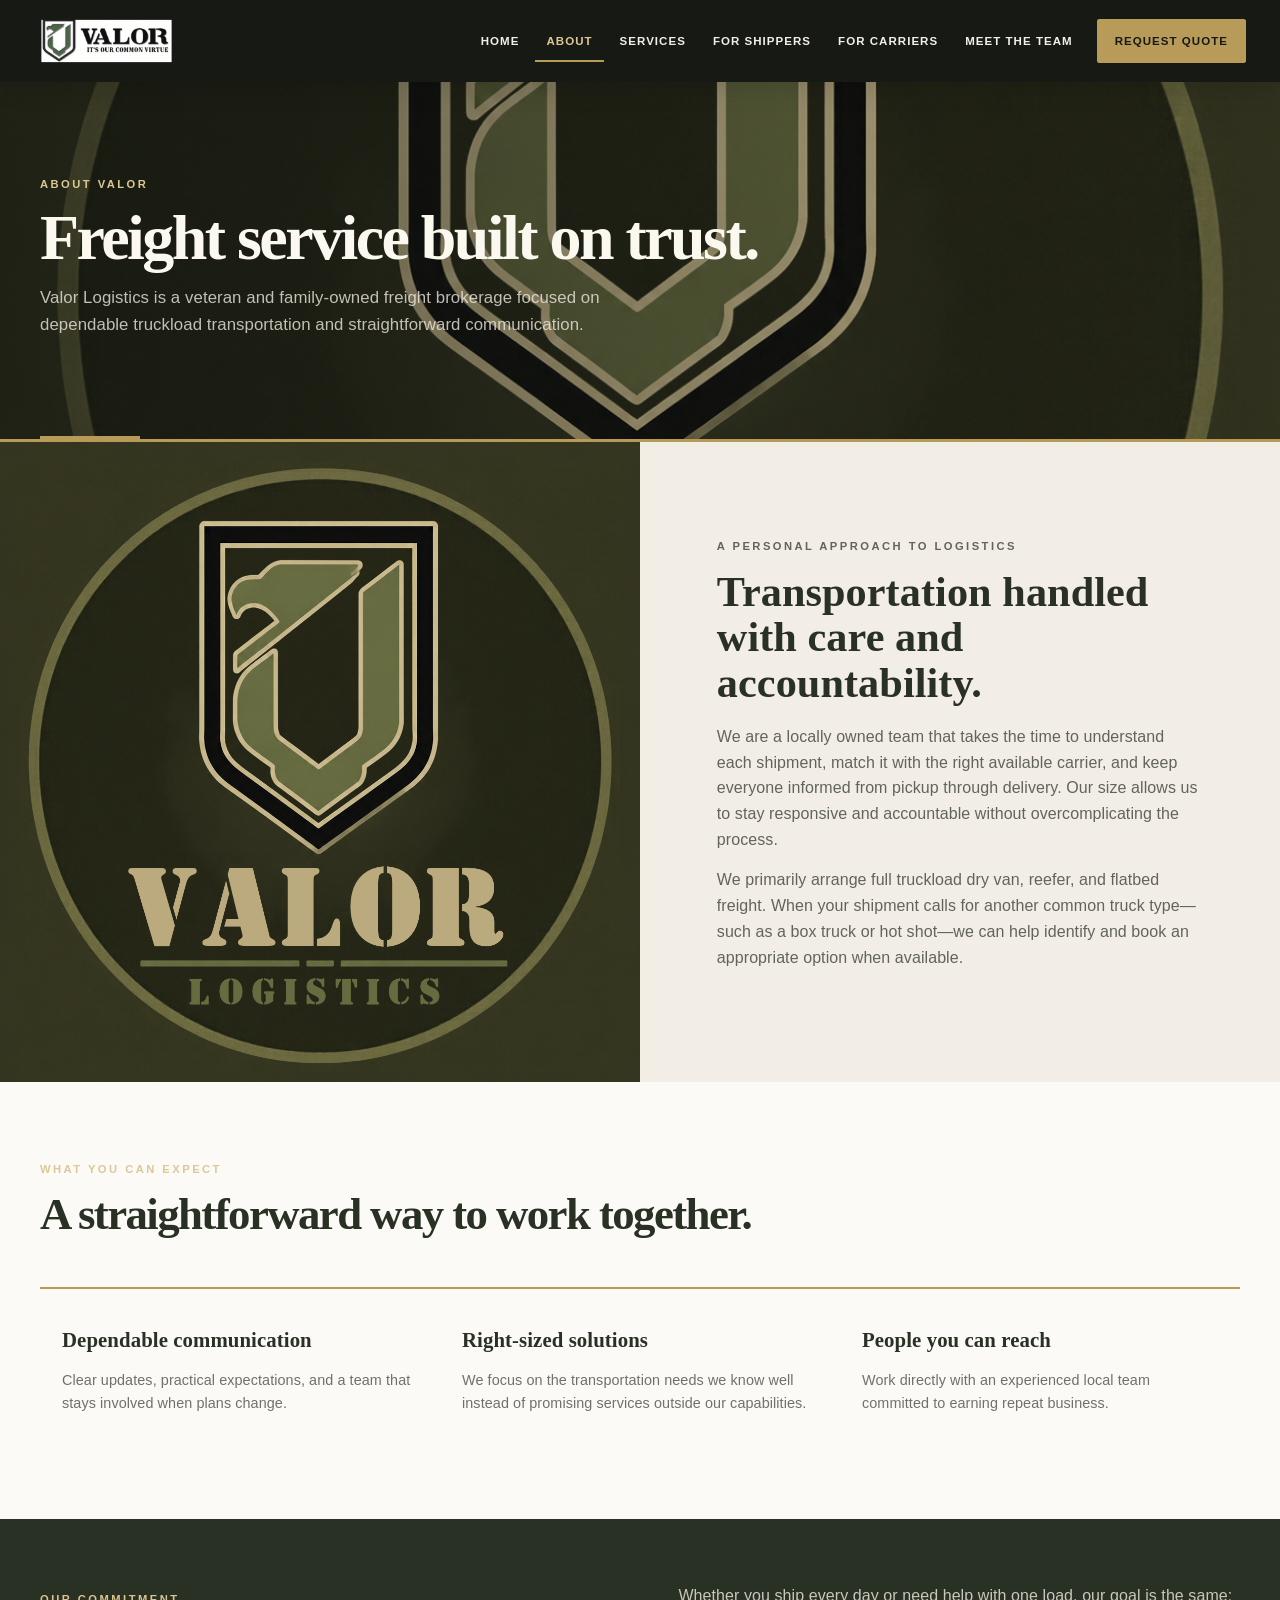
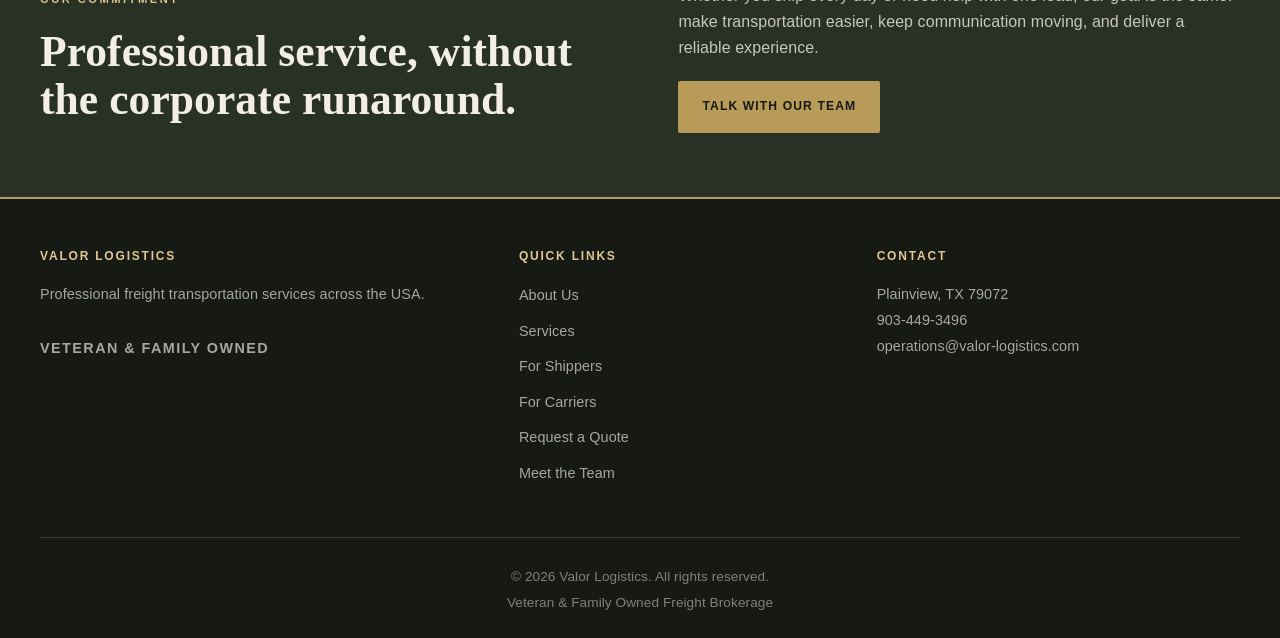
==== commit 34e6514b: "Apply Option A editorial layout and brand identity" ====
--- a/about.html
+++ b/about.html
@@ -8,9 +8,10 @@
   <link rel="stylesheet" href="styles/main.css" />
   <link rel="stylesheet" href="styles/pages.css" />
   <link rel="stylesheet" href="styles/valor-atmosphere.css" />
+  <link rel="stylesheet" href="styles/option-a.css" />
 </head>
-<body>
-  <header class="header"><nav class="navbar"><div class="nav-container"><div class="logo"><a href="index.html"><span class="logo-text">Valor</span><span class="logo-sub">Logistics</span></a></div><button class="mobile-toggle" id="mobileToggle" aria-label="Toggle menu"><span></span><span></span><span></span></button><ul class="nav-menu" id="navMenu">
+<body class="page-about">
+  <header class="header"><nav class="navbar"><div class="nav-container"><div class="logo"><a href="index.html" aria-label="Valor Logistics home"><img src="images/Logo_Cleaned%20up%20Green_White%20Logo.svg" alt="Valor Logistics" /></a></div><button class="mobile-toggle" id="mobileToggle" aria-label="Toggle menu"><span></span><span></span><span></span></button><ul class="nav-menu" id="navMenu">
           <li><a href="index.html">Home</a></li>
           <li><a href="about.html" class="active">About</a></li>
           <li><a href="services.html">Services</a></li>
@@ -21,7 +22,25 @@
         </ul></div></nav></header>
   <main>
     <section class="page-hero"><div class="container"><p class="eyebrow">ABOUT VALOR</p><h1>Freight service built on trust.</h1><p>Valor Logistics is a veteran and family-owned freight brokerage focused on dependable truckload transportation and straightforward communication.</p></div></section>
-    <section class="content-section"><div class="container narrow-content"><div class="section-header"><h2 class="section-title">A personal approach to logistics</h2></div><p>We are a locally owned team that takes the time to understand each shipment, match it with the right available carrier, and keep everyone informed from pickup through delivery. Our size allows us to stay responsive and accountable without overcomplicating the process.</p><p>We primarily arrange full truckload dry van, reefer, and flatbed freight. When your shipment calls for another common truck type—such as a box truck or hot shot—we can help identify and book an appropriate option when available.</p><div class="info-grid"><article class="info-card"><h3>Dependable communication</h3><p>Clear updates, practical expectations, and a team that stays involved when plans change.</p></article><article class="info-card"><h3>Right-sized solutions</h3><p>We focus on the transportation needs we know well instead of promising services outside our capabilities.</p></article><article class="info-card"><h3>People you can reach</h3><p>Work directly with an experienced local team committed to earning repeat business.</p></article></div></div></section>
+    <section class="about-story">
+      <div class="about-story-grid">
+        <div class="about-story-image"><img src="images/valor_hero1.png" alt="Valor Logistics freight transportation imagery" loading="lazy" /></div>
+        <div class="about-story-copy">
+          <p class="eyebrow">A PERSONAL APPROACH TO LOGISTICS</p>
+          <h2>Transportation handled with care and accountability.</h2>
+          <p>We are a locally owned team that takes the time to understand each shipment, match it with the right available carrier, and keep everyone informed from pickup through delivery. Our size allows us to stay responsive and accountable without overcomplicating the process.</p>
+          <p>We primarily arrange full truckload dry van, reefer, and flatbed freight. When your shipment calls for another common truck type—such as a box truck or hot shot—we can help identify and book an appropriate option when available.</p>
+        </div>
+      </div>
+    </section>
+    <section class="content-section"><div class="container">
+      <div class="section-header"><p class="eyebrow">WHAT YOU CAN EXPECT</p><h2 class="section-title">A straightforward way to work together.</h2></div>
+      <div class="info-grid">
+        <article class="info-card"><h3>Dependable communication</h3><p>Clear updates, practical expectations, and a team that stays involved when plans change.</p></article>
+        <article class="info-card"><h3>Right-sized solutions</h3><p>We focus on the transportation needs we know well instead of promising services outside our capabilities.</p></article>
+        <article class="info-card"><h3>People you can reach</h3><p>Work directly with an experienced local team committed to earning repeat business.</p></article>
+      </div>
+    </div></section>
     <section class="band-section"><div class="container split-content"><div><p class="eyebrow">OUR COMMITMENT</p><h2>Professional service, without the corporate runaround.</h2></div><div><p>Whether you ship every day or need help with one load, our goal is the same: make transportation easier, keep communication moving, and deliver a reliable experience.</p><a class="btn btn-primary" href="quote.html">Talk With Our Team</a></div></div></section>
   </main>
   <footer class="footer"><div class="container"><div class="footer-grid"><div class="footer-col"><h4>Valor Logistics</h4><p>Professional freight transportation services across the USA.</p><p class="footer-badge">Veteran & Family Owned</p></div><div class="footer-col"><h4>Quick Links</h4><ul><li><a href="about.html">About Us</a></li><li><a href="services.html">Services</a></li><li><a href="shippers.html">For Shippers</a></li><li><a href="carriers.html">For Carriers</a></li><li><a href="quote.html">Request a Quote</a></li><li><a href="team.html">Meet the Team</a></li></ul></div><div class="footer-col"><h4>Contact</h4><p>Plainview, TX 79072<br><a href="tel:903-449-3496">903-449-3496</a><br><a href="mailto:operations@valor-logistics.com">operations@valor-logistics.com</a></p></div></div><div class="footer-bottom"><p>&copy; <span class="year"></span> Valor Logistics. All rights reserved.</p><p>Veteran & Family Owned Freight Brokerage</p></div></div></footer><script src="scripts/main.js"></script>
--- a/styles/valor-atmosphere.css
+++ b/styles/valor-atmosphere.css
@@ -1,198 +1,615 @@
-/* VALOR LOGISTICS — branded visual atmosphere refresh
-   Uses the supplied Valor artwork as intentional visual anchors.
-   Keep text areas readable; imagery supports the content rather than competing with it. */
+/* VALOR LOGISTICS — Premium Editorial design system
+   Purposeful photography, restrained overlays, generous spacing and a consistent
+   charcoal / olive / warm-cream / muted-gold palette. */
 
 :root {
-  --valor-olive: #303a2b;
-  --valor-olive-deep: #20261d;
-  --valor-gold: #b69a55;
-  --valor-cream: #f4f0e7;
-}
-
-/* Home: use the supplied freight scene as the main visual statement. */
+  --valor-ink: #171914;
+  --valor-charcoal: #22251f;
+  --valor-olive: #414b32;
+  --valor-olive-deep: #292f24;
+  --valor-gold: #b99a56;
+  --valor-gold-light: #d9c58e;
+  --valor-cream: #f3efe6;
+  --valor-paper: #fbf9f4;
+  --valor-text: #292b26;
+  --valor-muted: #73746d;
+  --valor-line: rgba(55, 62, 45, .16);
+  --valor-serif: Georgia, "Times New Roman", serif;
+  --valor-sans: "Helvetica Neue", Arial, sans-serif;
+}
+
+html { scroll-behavior: smooth; }
+body {
+  background: var(--valor-paper);
+  color: var(--valor-text);
+  font-family: var(--valor-sans);
+  line-height: 1.65;
+  letter-spacing: .005em;
+}
+a { color: var(--valor-olive); }
+a:hover { color: #78815d; }
+.container { width: min(1220px, calc(100% - 56px)); max-width: 1220px; padding: 0; }
+
+/* Navigation: clean, confident and consistent across every page. */
+.header {
+  position: sticky;
+  top: 0;
+  z-index: 100;
+  background: rgba(25, 27, 22, .98);
+  border: 0;
+  box-shadow: 0 4px 22px rgba(0,0,0,.14);
+}
+.navbar { max-width: 1380px; padding: 0 38px; }
+.nav-container { min-height: 82px; padding: 0; }
+.logo a {
+  display: flex;
+  flex-direction: column;
+  align-items: flex-start;
+  gap: 0;
+  color: #f8f5ed;
+  font-size: 1.5rem;
+  line-height: 1;
+  letter-spacing: .13em;
+  text-transform: uppercase;
+  font-weight: 800;
+}
+.logo a span { color: #f8f5ed; }
+.logo-text { font-size: 1.52rem; }
+.logo-sub {
+  margin-top: 5px;
+  color: var(--valor-gold-light) !important;
+  font-size: .62rem;
+  letter-spacing: .34em;
+  font-weight: 600;
+}
+.nav-menu { gap: 4px; }
+.nav-menu a {
+  display: inline-block;
+  padding: 12px 13px;
+  color: rgba(248,245,237,.84);
+  border: 0;
+  font-size: .76rem;
+  font-weight: 700;
+  letter-spacing: .075em;
+  text-transform: uppercase;
+  transition: color .2s ease;
+}
+.nav-menu a:hover, .nav-menu a.active {
+  color: var(--valor-gold-light);
+  border: 0;
+  padding-bottom: 12px;
+}
+.nav-menu a.active { box-shadow: inset 0 -2px var(--valor-gold); }
+.nav-menu .cta-btn {
+  margin-left: 10px;
+  padding: 12px 18px;
+  color: var(--valor-ink);
+  background: var(--valor-gold);
+  border: 1px solid var(--valor-gold);
+  border-radius: 2px;
+  font-weight: 800;
+}
+.nav-menu .cta-btn:hover, .nav-menu .cta-btn.active {
+  color: var(--valor-ink);
+  background: var(--valor-gold-light);
+  border-color: var(--valor-gold-light);
+}
+.mobile-toggle span { background: var(--valor-gold-light); }
+
+/* Hero photography is a focal image, not a stack of heavy color filters. */
 .hero {
+  min-height: clamp(560px, 68vw, 720px);
+  display: flex;
+  align-items: center;
+  justify-content: flex-start;
+  text-align: left;
+  padding: 90px max(7vw, calc((100vw - 1220px) / 2));
+  color: #fff;
+  background-color: var(--valor-ink);
   background-image:
-    linear-gradient(90deg, rgba(25,30,22,.88) 0%, rgba(35,42,29,.67) 48%, rgba(35,42,29,.2) 100%),
+    linear-gradient(90deg, rgba(18,20,16,.91) 0%, rgba(18,20,16,.74) 34%, rgba(18,20,16,.12) 72%, rgba(18,20,16,.02) 100%),
     url('../images/valor_backdrop1.png');
-  background-position: center, center 54%;
+  background-position: center, center 52%;
   background-size: cover;
   background-repeat: no-repeat;
-  min-height: clamp(500px, 67vw, 690px);
   position: relative;
   isolation: isolate;
 }
 .hero::after {
   content: "";
   position: absolute;
-  z-index: -1;
   inset: auto 0 0;
-  height: 7px;
-  background: linear-gradient(90deg, var(--valor-gold), rgba(182,154,85,.12));
-}
-
-/* Secondary-page mastheads use the alternate branded freight image. */
+  height: 3px;
+  background: linear-gradient(90deg, var(--valor-gold), rgba(185,154,86,.08) 72%);
+}
+.hero-content { max-width: 650px; margin: 0; }
+.hero-content h1 {
+  max-width: 680px;
+  margin: 0 0 22px;
+  color: #fbf8f0;
+  font-family: var(--valor-serif);
+  font-size: clamp(3.2rem, 6.2vw, 5.6rem);
+  font-weight: 700;
+  line-height: .99;
+  letter-spacing: -.045em;
+  text-shadow: none;
+}
+.hero-content p {
+  max-width: 510px;
+  margin: 0 0 32px;
+  color: rgba(251,248,240,.86);
+  font-size: clamp(1.05rem, 1.5vw, 1.25rem);
+  line-height: 1.6;
+  text-shadow: none;
+}
+.hero-buttons { justify-content: flex-start; gap: 12px; }
+.btn {
+  min-height: 48px;
+  padding: 13px 22px;
+  border-radius: 2px;
+  font-size: .78rem;
+  font-weight: 800;
+  letter-spacing: .08em;
+  text-transform: uppercase;
+  transition: background .2s ease, border-color .2s ease, transform .2s ease;
+}
+.btn:hover { transform: translateY(-2px); }
+.btn-primary { color: var(--valor-ink); background: var(--valor-gold); border-color: var(--valor-gold); }
+.btn-primary:hover { color: var(--valor-ink); background: var(--valor-gold-light); }
+.btn-secondary { color: #fff; border-color: rgba(255,255,255,.68); background: rgba(20,22,18,.16); }
+.btn-secondary:hover { color: var(--valor-ink); background: #fff; }
+.btn-outline { color: var(--valor-olive-deep); border: 1px solid var(--valor-olive); background: transparent; }
+.btn-outline:hover { color: #fff; background: var(--valor-olive-deep); }
+
+/* Interior page mastheads: a shorter, consistently framed photographic header. */
 .page-hero {
+  min-height: 340px;
+  display: flex;
+  align-items: center;
+  padding: 70px 0 76px;
+  color: #fff;
+  background-color: var(--valor-charcoal);
   background-image:
-    linear-gradient(90deg, rgba(27,33,24,.9) 0%, rgba(38,47,32,.74) 56%, rgba(38,47,32,.42) 100%),
+    linear-gradient(90deg, rgba(20,23,18,.88) 0%, rgba(20,23,18,.68) 42%, rgba(20,23,18,.18) 100%),
     url('../images/valor_backdrop2.png');
+  background-size: cover;
   background-position: center, center 52%;
-  background-size: cover;
   position: relative;
   overflow: hidden;
 }
 .page-hero::after {
   content: "";
   position: absolute;
-  right: max(3vw, calc((100vw - 1240px) / 2));
+  left: max(28px, calc((100vw - 1220px) / 2));
   bottom: 0;
-  width: min(22vw, 260px);
-  height: 5px;
+  width: 115px;
+  height: 3px;
   background: var(--valor-gold);
 }
-
-/* Light road artwork provides a visual pause between text-heavy sections. */
-.services-preview,
-.content-section {
-  background-color: #fbfaf6;
+.page-hero .container { position: relative; z-index: 1; }
+.page-hero .eyebrow, .eyebrow {
+  margin: 0 0 13px;
+  color: var(--valor-gold);
+  font-size: .72rem;
+  font-weight: 800;
+  letter-spacing: .22em;
+  line-height: 1.4;
+  text-transform: uppercase;
+}
+.page-hero h1 {
+  max-width: 850px;
+  margin: 0 0 14px;
+  color: #fbf8f0;
+  font-family: var(--valor-serif);
+  font-size: clamp(2.65rem, 5vw, 4.5rem);
+  line-height: 1.04;
+  letter-spacing: -.035em;
+}
+.page-hero p:not(.eyebrow) {
+  max-width: 640px;
+  margin: 0;
+  color: rgba(251,248,240,.84);
+  font-size: 1.05rem;
+}
+
+/* Team hero gets a controlled crop: truck remains visible and centered in the frame. */
+.team-hero {
+  min-height: 300px;
+  padding: 60px 0 66px;
   background-image:
-    linear-gradient(rgba(251,250,246,.93), rgba(251,250,246,.96)),
-    url('../images/valor_backdrop3.png');
-  background-position: center, right center;
-  background-size: cover, min(54vw, 700px) auto;
-  background-repeat: no-repeat;
-}
-.services-preview { position: relative; }
-.services-preview .container,
-.content-section .container { position: relative; z-index: 1; }
-
-/* Alternate the visual weight: dark olive texture for values and commitment. */
-.why-valor,
-.band-section,
+    linear-gradient(90deg, rgba(18,20,16,.89) 0%, rgba(18,20,16,.66) 43%, rgba(18,20,16,.10) 100%),
+    url('../images/valor_backdrop1.png');
+  background-position: center, center 55%;
+  background-size: cover;
+}
+.team-hero h1 { max-width: 640px; }
+.team-hero::before {
+  content: "";
+  position: absolute;
+  top: 0; bottom: 0; left: 0;
+  width: min(34vw, 390px);
+  background: linear-gradient(135deg, rgba(63,74,49,.38), transparent 72%);
+  pointer-events: none;
+}
+
+/* Section rhythm: warm paper, clean margins, dark feature bands used sparingly. */
+section { padding: clamp(64px, 7vw, 96px) 0; }
+.section-header { margin-bottom: 48px; }
+.section-title {
+  margin: 0 0 18px;
+  color: var(--valor-olive-deep);
+  font-family: var(--valor-serif);
+  font-size: clamp(2rem, 3.5vw, 3rem);
+  font-style: normal;
+  font-weight: 700;
+  letter-spacing: -.035em;
+  line-height: 1.1;
+  text-transform: none;
+  text-shadow: none;
+}
+.section-title::after { display: none; }
+.section-title-image { max-width: 310px; max-height: 82px; object-fit: contain; margin-bottom: 16px; }
+.section-subtitle { margin-top: 0; color: var(--valor-muted); font-size: 1rem; }
+.services-preview, .content-section, .team-page-section {
+  background: var(--valor-paper);
+  border: 0;
+}
+.services-preview { border-top: 1px solid var(--valor-line); }
+.services-preview .container, .content-section .container { position: relative; }
+.service-grid { gap: 0; margin-top: 30px; border-top: 1px solid var(--valor-line); }
+.service-card {
+  padding: 30px 30px 34px;
+  text-align: left;
+  background: transparent;
+  border: 0;
+  border-right: 1px solid var(--valor-line);
+  border-radius: 0;
+  box-shadow: none;
+}
+.service-card:last-child { border-right: 0; }
+.service-card:hover { transform: none; border-color: var(--valor-line); box-shadow: none; }
+.service-icon { margin-bottom: 18px; font-size: 1.8rem; filter: grayscale(1); }
+.service-card h3, .value-card h3 {
+  margin-bottom: 10px;
+  color: var(--valor-olive-deep);
+  font-family: var(--valor-serif);
+  font-size: 1.4rem;
+}
+.service-card p, .value-card p { color: var(--valor-muted); line-height: 1.75; }
+.services-cta { margin-top: 35px; text-align: left; }
+
+.why-valor {
+  color: #f6f2e8;
+  background: var(--valor-olive-deep);
+  border: 0;
+}
+.why-valor .section-title, .why-valor h2, .why-valor h3 { color: #f6f2e8; }
+.why-valor .section-subtitle { color: rgba(246,242,232,.68); }
+.values-grid { grid-template-columns: repeat(4, 1fr); gap: 0; margin-top: 34px; }
+.value-card {
+  padding: 26px 24px;
+  background: transparent;
+  border: 0;
+  border-left: 1px solid rgba(217,197,142,.34);
+  border-radius: 0;
+  box-shadow: none;
+  backdrop-filter: none;
+}
+.value-card:first-child { border-left: 0; }
+.value-card h3 { color: var(--valor-gold-light); font-size: 1.22rem; }
+.value-card p { color: rgba(246,242,232,.72); }
+
 .testimonials {
-  background-color: var(--valor-olive-deep);
-  background-image:
-    linear-gradient(110deg, rgba(31,38,28,.96), rgba(43,53,35,.88)),
-    url('../images/valor_backdrop4.png');
-  background-position: center, center;
-  background-size: cover;
-  color: #f7f3e9;
-}
-.why-valor .section-title,
-.why-valor h2,
-.why-valor h3,
-.testimonials .section-title,
-.band-section h2 { color: #f7f3e9; }
-.why-valor .section-subtitle { color: rgba(247,243,233,.76); }
-.why-valor .value-card {
-  background: rgba(249,247,239,.96);
-  border-color: rgba(182,154,85,.42);
-}
-
-/* Keep the customer quote area atmospheric, but give the quote room to breathe. */
-.testimonials {
-  background-image:
-    linear-gradient(110deg, rgba(31,38,28,.92), rgba(43,53,35,.82)),
-    url('../images/valor_backdrop4.png');
-}
+  color: #f6f2e8;
+  background: #1e211b;
+  border: 0;
+}
+.testimonials .section-title { color: #f6f2e8; }
 .testimonial-carousel {
-  max-width: 920px;
-  margin-inline: auto;
-  padding: clamp(2rem, 5vw, 4rem);
-  background: rgba(16,21,15,.34);
-  border: 1px solid rgba(216,197,138,.42);
-  box-shadow: 0 20px 50px rgba(0,0,0,.16);
-}
-
-/* A restrained branded banner anchors the final contact invitation. */
+  min-height: 235px;
+  max-width: 900px;
+  margin: 24px auto 0;
+  padding: clamp(30px, 5vw, 58px);
+  background: transparent;
+  border: 1px solid rgba(217,197,142,.36);
+  border-left: 3px solid var(--valor-gold);
+  border-radius: 0;
+  box-shadow: none;
+}
+.testimonial-slide blockquote { color: rgba(246,242,232,.88); font-family: var(--valor-serif); font-size: clamp(1.2rem, 2vw, 1.55rem); }
+.testimonial-slide footer strong { color: var(--valor-gold-light); }
+.testimonial-nav .dot, .dot { background: rgba(255,255,255,.32); }
+.testimonial-nav .dot.active, .dot.active { background: var(--valor-gold); }
+
+/* Editorial CTA and contact panels. */
 .contact-section {
-  background:
-    linear-gradient(90deg, rgba(249,247,240,.97), rgba(249,247,240,.88)),
-    url('../images/top-banner.jpg') center/cover no-repeat;
-  border-top: 1px solid rgba(182,154,85,.42);
-}
-.contact-grid { align-items: stretch; }
-.contact-info-box,
+  background: var(--valor-cream);
+  border-top: 1px solid var(--valor-line);
+}
+.contact-grid { gap: 0; align-items: stretch; }
+.contact-info-box {
+  padding: 32px 36px;
+  background: transparent;
+  border: 0;
+  border-right: 1px solid rgba(65,75,50,.2);
+  border-radius: 0;
+}
+.contact-info-box h3, .contact-cta h3 { color: var(--valor-olive-deep); font-family: var(--valor-serif); font-size: 1.6rem; }
 .contact-cta {
-  min-height: 100%;
-  padding: clamp(1.6rem, 3vw, 2.4rem);
-}
-.contact-cta {
-  display: flex;
-  flex-direction: column;
-  justify-content: center;
-  align-items: flex-start;
-  background: linear-gradient(135deg, #303a2b, #20261d);
-  color: #f7f3e9;
+  padding: 32px 40px;
+  background: var(--valor-olive-deep);
+  border: 0;
   border-left: 3px solid var(--valor-gold);
 }
-.contact-cta p { color: rgba(247,243,233,.86); }
-
-/* Secondary pages: vary the rhythm instead of repeating a stack of white cards. */
-.content-section { position: relative; }
-.content-section .info-grid { gap: 1rem; margin-top: 2.2rem; }
-.content-section .info-card {
-  background: rgba(255,255,255,.92);
-  border: 0;
+.contact-cta p { color: rgba(246,242,232,.8); }
+.contact-cta h3 { color: #f6f2e8; }
+.contact-link, .contact-details a { color: var(--valor-olive); }
+.availability { color: #8b713a; }
+
+/* Content pages: headings, cards and split sections share a restrained system. */
+.content-section .section-header { text-align: left; }
+.content-section .section-title { display: block; width: auto; }
+.info-grid { gap: 0; }
+.info-card {
+  padding: 26px 26px 28px;
+  background: transparent;
+  border: 0;
+  border-top: 2px solid var(--valor-gold);
+  border-radius: 0;
+  box-shadow: none;
+}
+.info-card h3 { color: var(--valor-olive-deep); font-family: var(--valor-serif); font-size: 1.35rem; }
+.info-card p { color: var(--valor-muted); }
+.card-icon, .service-number { color: #9b8048; font-weight: 800; letter-spacing: .12em; }
+.band-section {
+  color: #f6f2e8;
+  background: var(--valor-olive-deep);
+  border: 0;
+}
+.band-section h2 { color: #f6f2e8; font-family: var(--valor-serif); font-size: clamp(2rem, 3vw, 2.8rem); line-height: 1.12; }
+.band-section p { color: rgba(246,242,232,.76); }
+.band-section .eyebrow { color: var(--valor-gold-light); }
+.split-content { gap: clamp(35px, 6vw, 90px); align-items: center; }
+.service-list { max-width: 1040px; }
+.service-detail {
+  display: grid;
+  grid-template-columns: 75px 1fr;
+  gap: 24px;
+  padding: 30px 18px;
+  border-bottom: 1px solid var(--valor-line);
+}
+.service-detail:nth-child(even) { background: transparent; }
+.service-detail:hover { padding-left: 18px; background: rgba(65,75,50,.035); }
+.service-detail h2 { color: var(--valor-olive-deep); font-family: var(--valor-serif); font-size: 1.7rem; }
+.service-detail p { max-width: 760px; color: var(--valor-muted); }
+.check-list li { margin: 0 0 12px; padding-left: 24px; color: inherit; }
+.check-list li::before { color: var(--valor-gold); }
+
+/* Forms: high contrast fields and one clear action. */
+.form-card {
+  padding: clamp(25px, 4vw, 42px);
+  background: #fff;
+  border: 1px solid var(--valor-line);
   border-top: 3px solid var(--valor-gold);
-  box-shadow: 0 12px 28px rgba(31,38,28,.075);
-}
-.band-section {
-  border-top: 3px solid var(--valor-gold);
-  border-bottom: 3px solid rgba(182,154,85,.35);
-}
-.band-section .eyebrow { color: #e0cc91; }
-.band-section p { color: rgba(247,243,233,.86); }
-
-/* Services page: use open editorial rows, not repeated floating tiles. */
-.service-list { max-width: 1080px; }
-.service-detail {
-  padding: clamp(1.8rem, 3vw, 2.7rem) clamp(.5rem, 2vw, 1.5rem);
-  border-bottom: 1px solid rgba(75,86,56,.2);
-  transition: background .2s ease, padding .2s ease;
-}
-.service-detail:nth-child(even) {
-  background: linear-gradient(105deg, rgba(244,240,231,.82), rgba(244,240,231,.18));
-}
-.service-detail:hover { padding-left: clamp(1rem, 3vw, 2.2rem); }
-.service-number { font-size: 1.15rem; }
-
-/* Quote and contact layouts get an editorial left rail and a clear form focus. */
+  border-radius: 0;
+  box-shadow: 0 16px 42px rgba(25,28,21,.07);
+}
+.form-card h2 { color: var(--valor-olive-deep); font-family: var(--valor-serif); font-size: 1.8rem; }
+.form-card label { display: block; margin: 15px 0 6px; color: var(--valor-olive-deep); font-size: .8rem; font-weight: 800; letter-spacing: .035em; }
+.form-card input, .form-card select, .form-card textarea {
+  width: 100%;
+  min-height: 46px;
+  padding: 11px 13px;
+  color: var(--valor-text);
+  background: #fcfbf8;
+  border: 1px solid #d9d7cf;
+  border-radius: 1px;
+  font: inherit;
+}
+.form-card input:focus, .form-card select:focus, .form-card textarea:focus {
+  outline: 2px solid rgba(185,154,86,.35);
+  border-color: var(--valor-gold);
+}
+.form-card button { margin-top: 22px; }
 .quote-guidance {
-  padding: clamp(1.4rem, 3vw, 2.4rem);
-  background:
-    linear-gradient(rgba(38,46,32,.9), rgba(38,46,32,.9)),
-    url('../images/valor_backdrop4.png') center/cover;
-  color: #f7f3e9;
-  border-left: 4px solid var(--valor-gold);
-}
-.quote-guidance h2,
-.quote-guidance h3 { color: #f7f3e9; }
-.quote-guidance p,
-.quote-guidance li { color: rgba(247,243,233,.84); }
-.form-card { box-shadow: 0 18px 44px rgba(31,38,28,.1); }
-
-/* Small artwork detail ties page endings together without filling every gap. */
+  padding: clamp(26px, 4vw, 42px);
+  color: #f6f2e8;
+  background: var(--valor-olive-deep);
+  border: 0;
+  border-left: 3px solid var(--valor-gold);
+}
+.quote-guidance h2, .quote-guidance h3 { color: #f6f2e8; font-family: var(--valor-serif); }
+.quote-guidance p, .quote-guidance li { color: rgba(246,242,232,.78); }
+.quote-guidance a { color: var(--valor-gold-light); }
+.muted-note { color: rgba(246,242,232,.62) !important; }
+
+/* Team page: retain the diagonal editorial profile composition and remove boxed-card feel. */
+.team-editorial-section { padding: 42px 0 76px; overflow: hidden; }
+.team-editorial-section > .container { max-width: 1220px; }
+.team-group-heading { margin-bottom: 22px; }
+.team-group-heading h2 {
+  color: var(--valor-olive-deep);
+  font-family: var(--valor-serif);
+  font-size: clamp(1.8rem, 3vw, 2.5rem);
+  letter-spacing: -.03em;
+}
+.leadership-feature, .leadership-sabrie {
+  display: grid;
+  grid-template-columns: minmax(260px,.82fr) minmax(0,1.18fr);
+  align-items: stretch;
+  gap: clamp(25px, 4vw, 55px);
+  width: 94%;
+  max-width: 1120px;
+  min-height: 360px;
+  margin: 0 auto 20px 0;
+  padding: 24px;
+  background: linear-gradient(110deg, #292f24 0 34%, #f3efe6 34.2% 100%);
+  border: 0;
+  box-shadow: none;
+}
+.leadership-sabrie {
+  grid-template-columns: minmax(0,1.18fr) minmax(260px,.82fr);
+  width: 92%;
+  margin: 0 0 0 auto;
+  background: linear-gradient(110deg, #f3efe6 0 65%, #292f24 65.2% 100%);
+}
+.leadership-photo-wrap {
+  min-height: 320px;
+  max-height: 400px;
+  height: 100%;
+  padding: 0;
+  overflow: hidden;
+  background: #d8d4ca;
+  border: 1px solid rgba(185,154,86,.62);
+  box-shadow: 0 10px 26px rgba(0,0,0,.14);
+}
+.leadership-photo {
+  display: block;
+  width: 100%;
+  height: 100%;
+  object-fit: cover;
+  object-position: center 26%;
+}
+.leadership-copy { align-self: center; max-width: 560px; padding: 18px; }
+.leadership-copy h2 { margin: 0 0 12px; color: var(--valor-olive-deep); font-family: var(--valor-serif); font-size: clamp(2rem, 3.2vw, 3rem); }
+.leadership-copy .eyebrow { color: #927844; }
+.leadership-bio { max-width: 480px; margin-bottom: 18px; color: #575950; }
+.leadership-sabrie .leadership-copy { grid-column: 1; grid-row: 1; }
+.leadership-sabrie .leadership-photo-wrap { grid-column: 2; grid-row: 1; }
+.team-profile-contact { display: flex; flex-direction: column; gap: 6px; font-size: .88rem; overflow-wrap: anywhere; }
+.team-profile-contact a { color: var(--valor-olive); font-weight: 700; }
+.team-operations {
+  margin-top: 56px !important;
+  padding: 42px 0 0;
+  border-top: 1px solid var(--valor-line);
+}
+.team-operations .team-group-heading { text-align: center; margin-bottom: 30px; }
+.team-operations .team-group-heading .eyebrow { color: #927844; }
+.team-page-grid { display: grid; grid-template-columns: repeat(3, minmax(0,1fr)); gap: 22px; margin-top: 0; }
+.team-profile-card {
+  display: grid;
+  grid-template-columns: 116px 1fr;
+  align-items: center;
+  gap: 18px;
+  padding: 16px;
+  background: transparent;
+  border: 0;
+  border-top: 2px solid var(--valor-gold);
+  border-radius: 0;
+  box-shadow: none;
+}
+.team-profile-card:hover { transform: none; box-shadow: none; }
+.team-profile-photo {
+  width: 116px;
+  height: 142px;
+  object-fit: cover;
+  object-position: center 24%;
+  border: 1px solid rgba(185,154,86,.65);
+  background: #dedbd2;
+}
+.team-profile-info { padding: 0; text-align: left; }
+.team-profile-info h3 { margin: 0 0 4px; color: var(--valor-olive-deep); font-family: var(--valor-serif); font-size: 1.3rem; }
+.team-profile-title { min-height: 0; margin: 0 0 12px; color: #927844; font-size: .72rem; font-weight: 800; letter-spacing: .1em; text-transform: uppercase; }
+.team-profile-contact { font-size: .78rem; }
+.team-profile-contact a { font-weight: 600; }
+
+/* Footer: dark, quiet, structured. */
 .footer {
-  background-image:
-    linear-gradient(rgba(31,37,28,.97), rgba(31,37,28,.97)),
-    url('../images/valor_backdrop4.png');
-  background-size: cover;
-  background-position: center;
-}
-.footer-bottom { border-top-color: rgba(216,197,138,.25); }
-
+  padding: 58px 0 22px;
+  color: rgba(246,242,232,.68);
+  background: var(--valor-ink);
+  border-top: 2px solid var(--valor-gold);
+}
+.footer-grid { grid-template-columns: 1.4fr 1fr 1.2fr; gap: 55px; margin-bottom: 42px; }
+.footer-col h4 { color: var(--valor-gold-light); font-size: .76rem; letter-spacing: .16em; }
+.footer-col p, .footer-col a { color: rgba(246,242,232,.66); }
+.footer-col a:hover { color: var(--valor-gold-light); }
+.footer-badge { padding: 0; color: var(--valor-gold-light); background: transparent; border: 0; letter-spacing: .1em; text-transform: uppercase; }
+.footer-bottom { border-top: 1px solid rgba(217,197,142,.2); color: rgba(246,242,232,.48); }
+
+/* Responsive refinements preserve the visual hierarchy on narrow screens. */
+@media (max-width: 1024px) {
+  .navbar { padding: 0 24px; }
+  .nav-menu a { padding-inline: 8px; font-size: .68rem; }
+  .nav-menu .cta-btn { margin-left: 5px; padding-inline: 12px; }
+  .values-grid { grid-template-columns: repeat(2,1fr); }
+  .value-card:nth-child(3) { border-left: 0; }
+  .team-page-grid { grid-template-columns: 1fr; max-width: 720px; margin-inline: auto; }
+}
 @media (max-width: 768px) {
-  .hero { min-height: 500px; background-position: center, 58% center; }
-  .page-hero { background-position: center, 58% center; }
-  .services-preview,
-  .content-section {
-    background-image: linear-gradient(rgba(251,250,246,.96), rgba(251,250,246,.97)), url('../images/valor_backdrop3.png');
-    background-size: cover, cover;
+  .container { width: min(100% - 36px, 640px); }
+  .navbar { padding: 0 20px; }
+  .nav-container { min-height: 72px; }
+  .nav-menu {
+    top: 72px;
+    background: #20231d;
+    border: 0;
+    box-shadow: 0 14px 22px rgba(0,0,0,.18);
   }
-  .contact-grid { gap: 1rem; }
-  .contact-cta { min-height: 190px; }
-  .service-detail:nth-child(even) { padding-inline: 1rem; }
+  .nav-menu a { display: block; width: 100%; padding: 13px 22px; color: #f6f2e8; }
+  .nav-menu a:hover, .nav-menu a.active { padding: 13px 22px; background: rgba(255,255,255,.04); border: 0; box-shadow: inset 3px 0 var(--valor-gold); }
+  .nav-menu .cta-btn { width: auto; margin: 10px 20px 16px; text-align: center; }
+  .hero { min-height: 540px; padding: 76px 28px; background-position: center, 60% center; }
+  .hero-content h1 { font-size: clamp(2.7rem, 10vw, 4.2rem); }
+  .hero-buttons { flex-direction: row; }
+  .page-hero { min-height: 300px; padding: 55px 0; }
+  .team-hero { min-height: 270px; background-position: center, 58% center; }
+  section { padding: 58px 0; }
+  .service-grid { grid-template-columns: 1fr; }
+  .service-card { border-right: 0; border-bottom: 1px solid var(--valor-line); padding-inline: 0; }
+  .values-grid { grid-template-columns: 1fr 1fr; }
+  .value-card:nth-child(odd) { border-left: 0; }
+  .contact-grid { grid-template-columns: 1fr; gap: 0; }
+  .contact-info-box { border-right: 0; border-bottom: 1px solid var(--valor-line); padding-inline: 0; }
+  .contact-cta { padding: 28px; }
+  .split-content, .quote-layout { grid-template-columns: 1fr; }
+  .leadership-feature, .leadership-sabrie {
+    width: 100%;
+    min-height: 0;
+    grid-template-columns: minmax(0,.85fr) minmax(0,1.15fr);
+    gap: 18px;
+    padding: 16px;
+  }
+  .leadership-sabrie { grid-template-columns: minmax(0,1.15fr) minmax(0,.85fr); }
+  .leadership-photo-wrap { min-height: 280px; max-height: 350px; }
+  .leadership-copy { padding: 8px; }
+  .leadership-copy h2 { font-size: clamp(1.5rem, 4vw, 2.1rem); }
+  .leadership-bio { font-size: .9rem; }
+  .team-profile-card { grid-template-columns: 105px 1fr; }
+  .team-profile-photo { width: 105px; height: 130px; }
+  .footer-grid { grid-template-columns: repeat(2,1fr); gap: 30px; }
+}
+@media (max-width: 560px) {
+  .container { width: calc(100% - 32px); }
+  .hero { min-height: 500px; padding: 64px 22px; background-position: center, 62% center; }
+  .hero-content h1 { font-size: 2.65rem; }
+  .hero-buttons { flex-direction: column; align-items: stretch; max-width: 290px; }
+  .page-hero { min-height: 280px; padding: 48px 0; }
+  .page-hero h1 { font-size: 2.45rem; }
+  .team-hero { min-height: 245px; background-position: center, 60% center; }
+  .values-grid { grid-template-columns: 1fr; }
+  .value-card, .value-card:nth-child(3) { border-left: 0; border-top: 1px solid rgba(217,197,142,.3); padding-inline: 0; }
+  .value-card:first-child { border-top: 0; }
+  .service-detail { grid-template-columns: 42px 1fr; gap: 12px; padding-inline: 0; }
+  .leadership-feature, .leadership-sabrie {
+    grid-template-columns: 1fr;
+    gap: 12px;
+    padding: 14px;
+    background: linear-gradient(145deg, #292f24 0 22%, #f3efe6 22.2% 100%);
+  }
+  .leadership-sabrie { background: linear-gradient(145deg, #f3efe6 0 72%, #292f24 72.2% 100%); }
+  .leadership-photo-wrap { min-height: 0; height: auto; aspect-ratio: 4 / 4.5; max-height: 390px; }
+  .leadership-copy { max-width: none; padding: 6px 4px 10px; }
+  .leadership-sabrie .leadership-copy { grid-column: 1; grid-row: 1; }
+  .leadership-sabrie .leadership-photo-wrap { grid-column: 1; grid-row: 2; }
+  .team-operations { margin-top: 38px !important; padding-top: 30px; }
+  .team-profile-card { grid-template-columns: 92px 1fr; padding: 14px 0; }
+  .team-profile-photo { width: 92px; height: 116px; }
+  .team-profile-contact { font-size: .75rem; }
+  .footer-grid { grid-template-columns: 1fr; gap: 24px; }
+  .btn { width: 100%; }
 }
 @media (prefers-reduced-motion: reduce) {
-  .service-detail { transition: none; }
-}
+  html { scroll-behavior: auto; }
+  *, *::before, *::after { transition-duration: .01ms !important; animation-duration: .01ms !important; }
+}
--- a/styles/option-a.css
+++ b/styles/option-a.css
@@ -0,0 +1,105 @@
+/* Valor Logistics — Option A: Premium Editorial */
+:root{
+ --va-ink:#171914;--va-charcoal:#242820;--va-olive:#3f4b32;--va-olive-deep:#293024;
+ --va-gold:#b89a59;--va-gold-light:#dcc894;--va-cream:#f2eee5;--va-paper:#fbfaf6;
+ --va-text:#292b26;--va-muted:#6f716a;--va-line:rgba(55,63,45,.18);
+ --va-serif:Georgia,"Times New Roman",serif;--va-sans:"Helvetica Neue",Arial,sans-serif
+}
+body{font-family:var(--va-sans);background:var(--va-paper);color:var(--va-text);line-height:1.62}
+.container{max-width:1200px;width:min(1200px,calc(100% - 64px));padding:0}
+.header{background:var(--va-ink);border:0;box-shadow:0 6px 24px #0002}
+.navbar{max-width:1360px;padding:0 34px}.nav-container{min-height:82px;padding:0}
+.logo a{display:block;width:190px;height:58px;overflow:hidden}.logo img{display:block;width:100%;height:100%;object-fit:contain;object-position:left center}
+.nav-menu{gap:5px}.nav-menu a{padding:12px 11px;color:#f2efe7;font-size:.72rem;font-weight:700;letter-spacing:.09em;text-transform:uppercase}
+.nav-menu a:hover,.nav-menu a.active{color:var(--va-gold-light);border:0;padding-bottom:12px;box-shadow:inset 0 -2px var(--va-gold)}
+.nav-menu .cta-btn{margin-left:8px;padding:12px 17px;background:var(--va-gold);border:1px solid var(--va-gold);border-radius:2px;color:var(--va-ink)}
+.nav-menu .cta-btn:hover{background:var(--va-gold-light);color:var(--va-ink)}
+.mobile-toggle span{background:var(--va-gold-light)}
+.hero{min-height:650px;padding:80px max(6vw,calc((100vw - 1200px)/2));display:flex;align-items:center;justify-content:flex-start;text-align:left;background-color:var(--va-ink);background-image:linear-gradient(90deg,rgba(15,18,14,.88) 0%,rgba(15,18,14,.68) 35%,rgba(15,18,14,.08) 76%),url('../images/valor_backdrop1.png');background-position:center,center 54%;background-size:cover}
+.hero-content{max-width:640px}.hero-content h1{font-family:var(--va-serif);font-size:clamp(3.4rem,6vw,5.6rem);line-height:.99;letter-spacing:-.045em;font-weight:700;text-shadow:none;margin:0 0 22px;color:#fbf8f0}
+.hero-content p{font-size:1.15rem;line-height:1.65;max-width:500px;color:#f4f0e6d9;text-shadow:none;margin-bottom:30px}
+.hero-buttons{justify-content:flex-start;gap:12px}
+.btn{border-radius:2px;padding:14px 22px;min-height:48px;font-size:.76rem;font-weight:800;letter-spacing:.09em;text-transform:uppercase}
+.btn-primary{background:var(--va-gold);color:var(--va-ink);border-color:var(--va-gold)}.btn-primary:hover{background:var(--va-gold-light);color:var(--va-ink)}
+.btn-secondary{border-color:#ffffffad;background:#17191438;color:white}.btn-secondary:hover{background:white;color:var(--va-ink)}
+.btn-outline{border:1px solid var(--va-olive);color:var(--va-olive);background:transparent}
+section{padding:clamp(52px,6vw,78px) 0}
+.section-header{margin-bottom:28px;text-align:left}
+.section-title{font-family:var(--va-serif);font-size:clamp(2rem,3.5vw,3rem);font-style:normal;font-weight:700;letter-spacing:-.035em;text-transform:none;text-shadow:none;color:var(--va-olive-deep);margin-bottom:12px}
+.section-title:after{display:none}.section-title-image{max-width:270px;max-height:62px;object-fit:contain;object-position:left;margin:0 0 10px}
+.section-subtitle{margin:0;color:var(--va-muted);font-size:.98rem}
+.services-preview{background:var(--va-paper);border:0}
+.services-preview .container{display:grid;grid-template-columns:.72fr 1.8fr;column-gap:55px;align-items:start}
+.services-preview .section-header{margin:0;padding-top:8px}
+.service-grid{grid-template-columns:repeat(3,minmax(0,1fr));gap:0;margin:0;border-top:1px solid var(--va-line);border-bottom:1px solid var(--va-line)}
+.service-card{background:transparent;border:0;border-right:1px solid var(--va-line);border-radius:0;box-shadow:none;text-align:left;padding:22px 24px 24px}
+.service-card:last-child{border-right:0}.service-card:hover{transform:none;box-shadow:none;border-color:var(--va-line)}
+.service-icon{font-size:1.35rem;margin-bottom:12px;filter:grayscale(1)}
+.service-card h3,.value-card h3{font-family:var(--va-serif);font-size:1.25rem;color:var(--va-olive-deep);margin-bottom:8px}
+.service-card p,.value-card p{font-size:.88rem;color:var(--va-muted);line-height:1.65}
+.services-cta{grid-column:2;margin-top:18px;text-align:left}
+.why-valor{background:var(--va-olive-deep);color:#f4f0e6;padding:36px 0}
+.why-valor .container{display:grid;grid-template-columns:.72fr 1.8fr;gap:55px;align-items:center}
+.why-valor .section-header{margin:0}.why-valor .section-title-image{max-width:250px;filter:brightness(0) invert(1);opacity:.88}
+.values-grid{grid-template-columns:repeat(4,minmax(0,1fr));gap:0;margin:0}
+.value-card{padding:10px 18px;background:transparent;border:0;border-left:1px solid #dcc89455;border-radius:0;box-shadow:none;text-align:left}
+.value-card:first-child{border-left:0}.value-card h3{font-size:1.08rem;color:var(--va-gold-light)}.value-card p{font-size:.82rem;color:#f4f0e6b8}
+.home-story{padding:0;background:var(--va-cream)}
+.home-story-grid{display:grid;grid-template-columns:1.05fr .95fr;min-height:390px;align-items:stretch}
+.home-story-copy{padding:60px max(34px,calc((100vw - 1200px)/2)) 60px 0;align-self:center}
+.home-story-copy h2{font-family:var(--va-serif);font-size:clamp(2.1rem,3.4vw,3.3rem);line-height:1.08;color:var(--va-olive-deep);letter-spacing:-.04em;margin:0 0 18px}
+.home-story-copy p{max-width:570px;color:#62645c;margin-bottom:22px}
+.home-story-image{min-height:390px;overflow:hidden;position:relative}
+.home-story-image img{width:100%;height:100%;min-height:390px;object-fit:cover;display:block}
+.testimonials{background:var(--va-ink);color:var(--va-cream);border:0;padding:58px 0}
+.testimonials .section-header{text-align:center;margin-bottom:20px}.testimonials .section-title{color:var(--va-cream)}
+.testimonial-carousel{max-width:850px;min-height:190px;margin:0 auto;padding:36px 52px;background:transparent;border:1px solid #dcc8944d;border-left:3px solid var(--va-gold);border-radius:0;box-shadow:none}
+.testimonial-slide blockquote{font-family:var(--va-serif);font-size:1.35rem;line-height:1.55;color:#f4f0e6e8}
+.testimonial-slide footer strong{color:var(--va-gold-light)}
+.contact-section{background:var(--va-cream);border:0}.contact-section .section-header{text-align:left}
+.contact-grid{max-width:none;gap:0;margin-top:18px;align-items:stretch}
+.contact-info-box{background:transparent;border:0;border-right:1px solid var(--va-line);border-radius:0;padding:26px 34px 26px 0}
+.contact-info-box h3,.contact-cta h3{font-family:var(--va-serif);font-size:1.55rem;color:var(--va-olive-deep)}
+.contact-cta{background:var(--va-olive-deep);border:0;border-left:3px solid var(--va-gold);padding:30px 38px}
+.contact-cta p{color:#f4f0e6cf}.contact-cta h3{color:#f4f0e6}
+.footer{background:var(--va-ink);border-top:2px solid var(--va-gold);padding:48px 0 20px;color:#f4f0e6a8}
+.footer-col h4{color:var(--va-gold-light);font-size:.75rem;letter-spacing:.15em}.footer-col p,.footer-col a{color:#f4f0e6a8}
+.footer-badge{background:transparent;border:0;padding:0;color:var(--va-gold-light)}
+.page-hero{min-height:330px;padding:65px 0 70px;display:flex;align-items:center;background-color:var(--va-charcoal);background-image:linear-gradient(90deg,rgba(17,20,15,.78),rgba(17,20,15,.22)),url('../images/valor_backdrop2.png');background-position:center,center 50%;background-size:cover}
+.page-hero h1{font-family:var(--va-serif);font-size:clamp(2.8rem,5vw,4.6rem);line-height:1.02;letter-spacing:-.04em;color:#fbf8f0;max-width:800px}
+.page-hero p:not(.eyebrow){max-width:620px;color:#f4f0e6d6;font-size:1.05rem}
+.page-hero .eyebrow,.eyebrow{font-size:.7rem;letter-spacing:.22em;font-weight:800;color:var(--va-gold-light);margin-bottom:12px}
+.page-hero:after{content:"";position:absolute;bottom:0;left:max(32px,calc((100vw - 1200px)/2));width:100px;height:3px;background:var(--va-gold)}
+/* Individual mastheads: pages no longer repeat one generic cropped truck banner. */
+.page-about .page-hero{background-image:linear-gradient(90deg,rgba(17,20,15,.58),rgba(17,20,15,.12)),url('../images/valor_hero1.png');background-position:center,center 46%;min-height:360px}
+.page-services .page-hero{background-image:linear-gradient(90deg,rgba(17,20,15,.78),rgba(17,20,15,.30)),url('../images/valor_backdrop3.png');background-position:center,center 58%}
+.page-shippers .page-hero{background-image:linear-gradient(90deg,rgba(17,20,15,.78),rgba(17,20,15,.18)),url('../images/top-banner.jpg');background-position:center,center 48%}
+.page-carriers .page-hero{background-image:linear-gradient(90deg,rgba(17,20,15,.8),rgba(17,20,15,.18)),url('../images/valor_backdrop1.png');background-position:center,center 55%}
+.page-quote .page-hero{background-image:linear-gradient(90deg,rgba(17,20,15,.82),rgba(17,20,15,.25)),url('../images/valor_backdrop4.png');background-position:center,center}
+.page-team .team-hero{background-image:linear-gradient(90deg,rgba(17,20,15,.78),rgba(17,20,15,.1)),url('../images/valor_hero1.png');background-position:center,center 48%;min-height:310px}
+.content-section{background:var(--va-paper)}
+.content-section .section-header{text-align:left}.content-section .section-title{display:block;width:auto}
+.info-grid{gap:0}.info-card{background:transparent;border:0;border-top:2px solid var(--va-gold);border-radius:0;box-shadow:none;padding:22px 22px 24px}
+.info-card h3{font-family:var(--va-serif);color:var(--va-olive-deep);font-size:1.3rem}.info-card p{color:var(--va-muted);font-size:.9rem}
+.band-section{background:var(--va-olive-deep);color:var(--va-cream);border:0}.band-section h2{font-family:var(--va-serif);color:var(--va-cream);font-size:clamp(2rem,3.4vw,3rem);line-height:1.1}.band-section p{color:#f4f0e6c9}
+.about-story{padding:0;background:var(--va-cream)}
+.about-story-grid{display:grid;grid-template-columns:1fr 1fr;align-items:stretch;min-height:430px}
+.about-story-image{min-height:430px;overflow:hidden}.about-story-image img{width:100%;height:100%;min-height:430px;object-fit:cover;display:block}
+.about-story-copy{padding:58px clamp(32px,6vw,90px);align-self:center}.about-story-copy h2{font-family:var(--va-serif);font-size:clamp(2rem,3.3vw,3.2rem);line-height:1.08;color:var(--va-olive-deep);margin:0 0 18px}
+.about-story-copy p{color:#62645c;margin-bottom:14px}
+.narrow-content{max-width:900px}
+.team-editorial-section{padding:34px 0 68px;background:var(--va-paper)}
+.team-group-heading h2{font-family:var(--va-serif);color:var(--va-olive-deep);font-size:clamp(1.7rem,3vw,2.4rem)}
+.leadership-feature,.leadership-sabrie{border:0;box-shadow:none;border-radius:0}
+.leadership-feature{background:linear-gradient(110deg,#252b21 0 34%,#f2eee5 34.2% 100%)}
+.leadership-sabrie{background:linear-gradient(110deg,#f2eee5 0 65%,#252b21 65.2% 100%)}
+.leadership-photo-wrap{border:1px solid #b89a59;box-shadow:0 10px 28px #0002}
+.leadership-copy h2{font-family:var(--va-serif);color:var(--va-olive-deep)}
+.team-profile-card{background:transparent;border:0;border-top:2px solid var(--va-gold);border-radius:0;box-shadow:none}
+.team-profile-info h3{font-family:var(--va-serif);color:var(--va-olive-deep)}
+.form-card{border-radius:0;border:1px solid var(--va-line);border-top:3px solid var(--va-gold);box-shadow:0 16px 38px #17191412}
+.quote-guidance{background:var(--va-olive-deep);border-left:3px solid var(--va-gold);color:var(--va-cream)}
+@media(max-width:1000px){.nav-menu a{padding-inline:7px;font-size:.65rem}.services-preview .container,.why-valor .container{grid-template-columns:1fr;gap:22px}.services-preview .section-header{margin:0}.services-cta{grid-column:1}.values-grid{grid-template-columns:repeat(2,1fr)}.value-card:nth-child(3){border-left:0}.home-story-copy{padding:42px 30px}.footer-grid{gap:25px}}
+@media(max-width:768px){.container{width:calc(100% - 36px)}.navbar{padding:0 18px}.nav-container{min-height:72px}.logo a{width:158px;height:52px}.nav-menu{top:72px;background:#20231d;border:0;box-shadow:0 14px 22px #0003}.nav-menu a{display:block;padding:13px 22px;color:#f4f0e6}.nav-menu a:hover,.nav-menu a.active{padding:13px 22px;background:#ffffff09;box-shadow:inset 3px 0 var(--va-gold)}.nav-menu .cta-btn{margin:10px 20px 16px;text-align:center}.hero{min-height:540px;padding:68px 24px;background-position:center,60% center}.hero-content h1{font-size:clamp(2.7rem,10vw,4.1rem)}.hero-buttons{flex-direction:row}.page-hero{min-height:280px;padding:52px 0}.page-hero h1{font-size:clamp(2.5rem,9vw,3.6rem)}section{padding:50px 0}.services-preview .container,.why-valor .container{grid-template-columns:1fr}.service-grid{grid-template-columns:1fr}.service-card{border-right:0;border-bottom:1px solid var(--va-line);padding:20px 0}.values-grid{grid-template-columns:1fr 1fr}.value-card:nth-child(odd){border-left:0}.home-story-grid,.about-story-grid{grid-template-columns:1fr}.home-story-copy{padding:42px 24px}.home-story-image,.home-story-image img{min-height:260px}.about-story-image,.about-story-image img{min-height:280px}.about-story-copy{padding:40px 24px}.contact-grid{grid-template-columns:1fr;gap:0}.contact-info-box{border-right:0;border-bottom:1px solid var(--va-line);padding:22px 0}.contact-cta{padding:26px}.leadership-feature,.leadership-sabrie{width:100%;grid-template-columns:minmax(0,.85fr) minmax(0,1.15fr);gap:15px;padding:15px}.leadership-sabrie{grid-template-columns:minmax(0,1.15fr) minmax(0,.85fr)}.leadership-photo-wrap{min-height:270px}.leadership-copy{padding:8px}.leadership-copy h2{font-size:clamp(1.45rem,4vw,2rem)}.team-page-grid{grid-template-columns:1fr}.footer-grid{grid-template-columns:repeat(2,1fr)}}
+@media(max-width:560px){.hero{min-height:490px;padding:58px 20px}.hero-content h1{font-size:2.6rem}.hero-buttons{flex-direction:column;max-width:290px}.page-hero{min-height:260px}.page-hero h1{font-size:2.35rem}.values-grid{grid-template-columns:1fr}.value-card,.value-card:nth-child(3){border-left:0;border-top:1px solid #dcc89455;padding:16px 0}.value-card:first-child{border-top:0}.home-story-image,.home-story-image img{min-height:230px}.leadership-feature,.leadership-sabrie{grid-template-columns:1fr;background:linear-gradient(145deg,#252b21 0 20%,#f2eee5 20.2% 100%);gap:10px}.leadership-sabrie{background:linear-gradient(145deg,#f2eee5 0 72%,#252b21 72.2% 100%)}.leadership-photo-wrap{min-height:0;aspect-ratio:4/4.5;max-height:370px}.leadership-copy{padding:5px}.leadership-sabrie .leadership-copy{grid-column:1;grid-row:1}.leadership-sabrie .leadership-photo-wrap{grid-column:1;grid-row:2}.footer-grid{grid-template-columns:1fr}.btn{width:100%}}
+@media(prefers-reduced-motion:reduce){html{scroll-behavior:auto}*,*::before,*::after{transition-duration:.01ms!important;animation-duration:.01ms!important}}
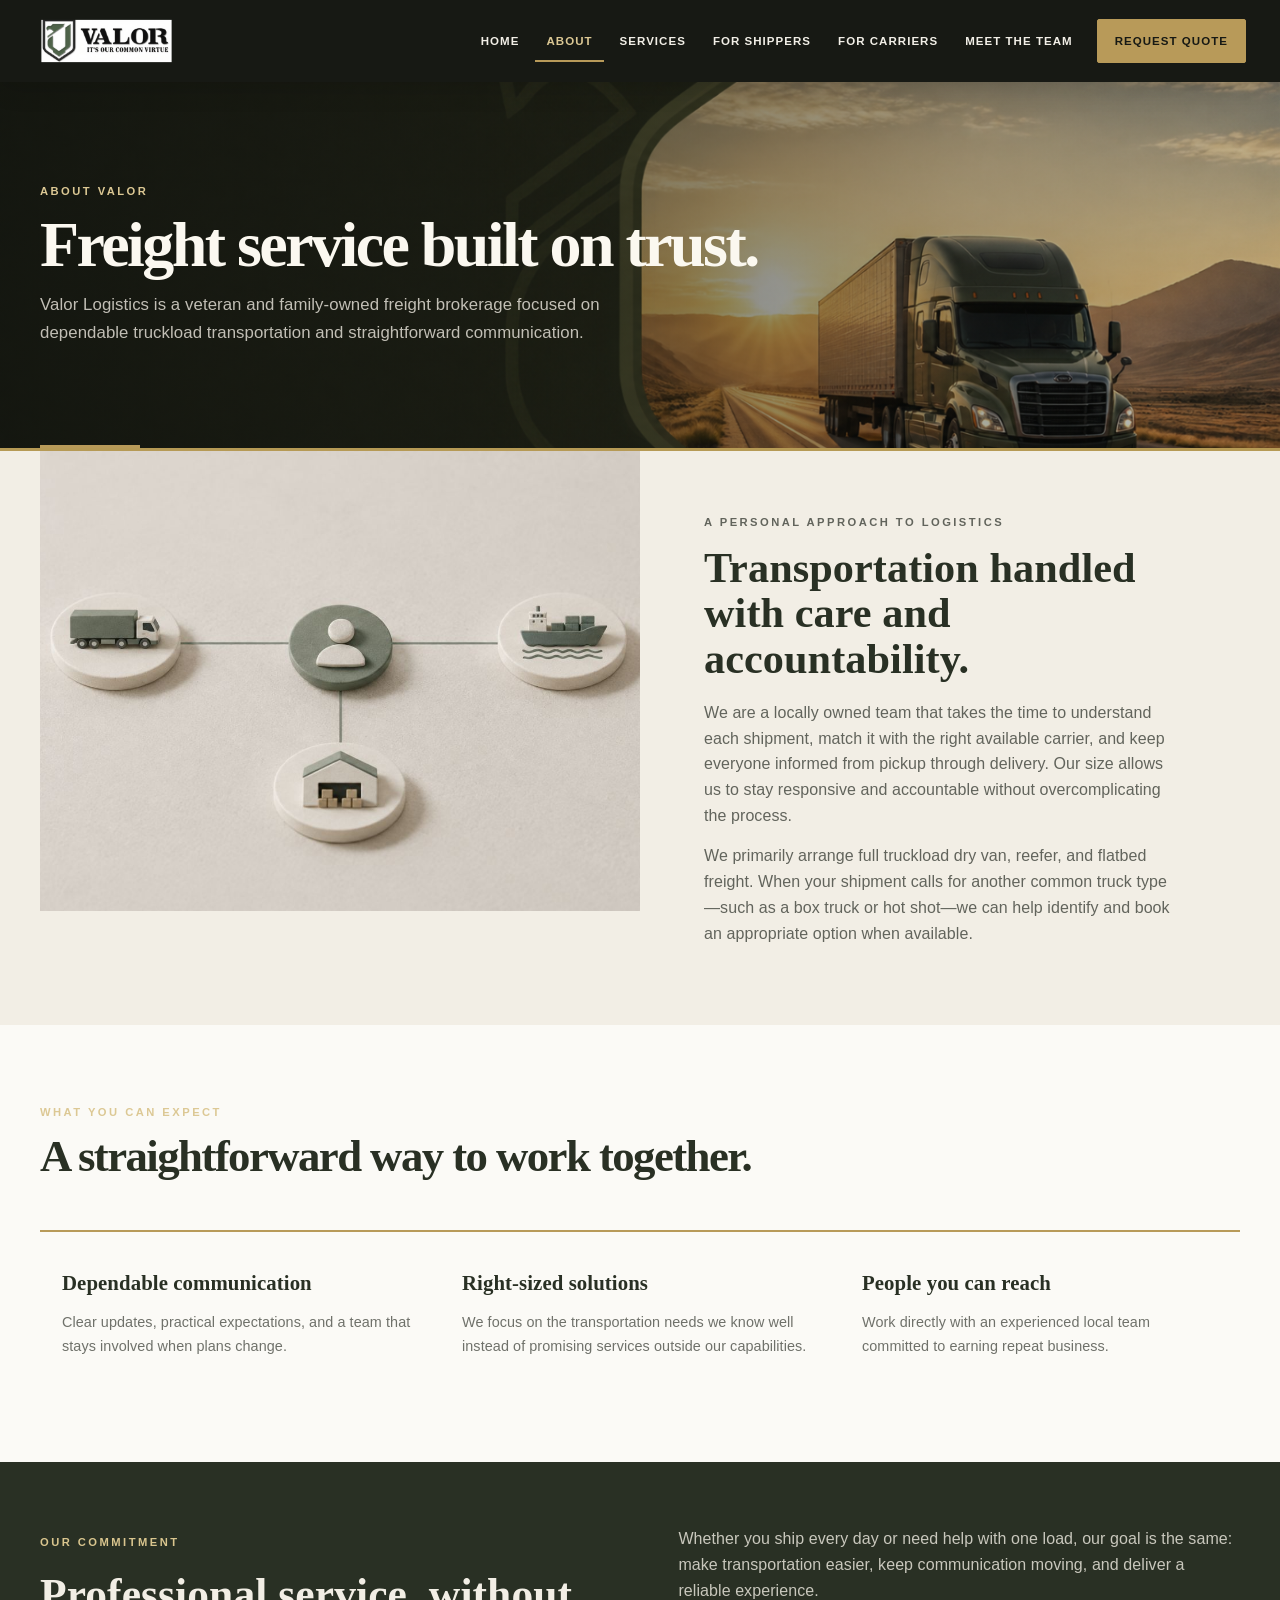
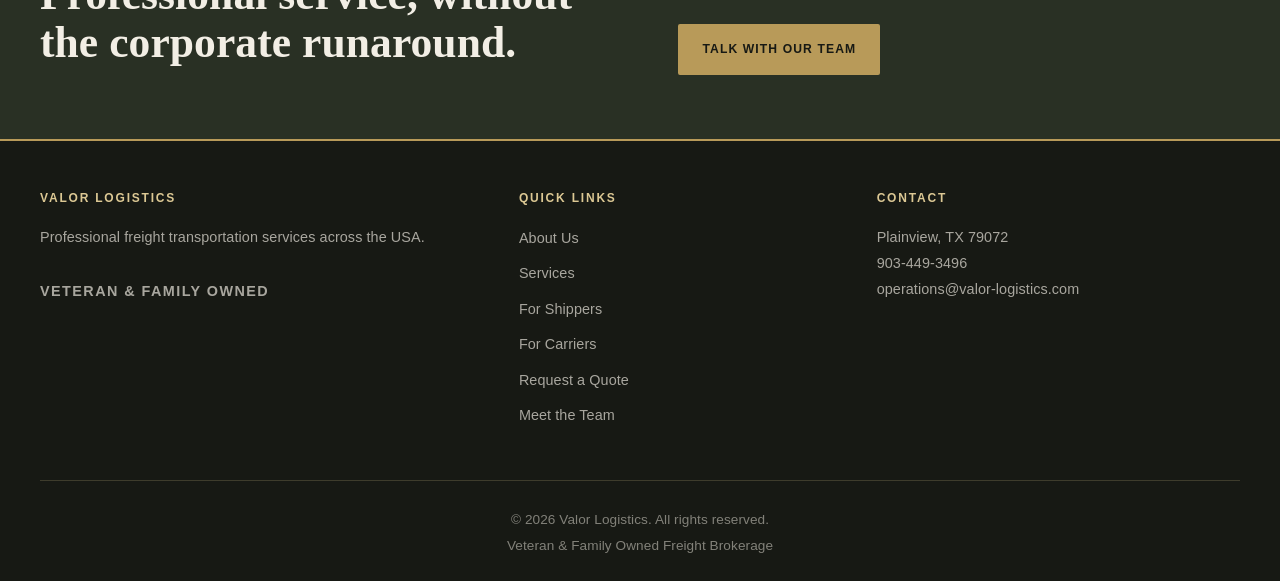
==== commit f52e5d43: "Use dedicated Valor about-page editorial graphic" ====
--- a/about.html
+++ b/about.html
@@ -24,7 +24,7 @@
     <section class="page-hero"><div class="container"><p class="eyebrow">ABOUT VALOR</p><h1>Freight service built on trust.</h1><p>Valor Logistics is a veteran and family-owned freight brokerage focused on dependable truckload transportation and straightforward communication.</p></div></section>
     <section class="about-story">
       <div class="about-story-grid">
-        <div class="about-story-image"><img src="images/valor_hero1.png" alt="Valor Logistics freight transportation imagery" loading="lazy" /></div>
+        <div class="about-story-image"><img src="images/valor-about-graphic.jpg" alt="Editorial illustration of Valor coordinating shippers, carriers, and destinations" loading="lazy" /></div>
         <div class="about-story-copy">
           <p class="eyebrow">A PERSONAL APPROACH TO LOGISTICS</p>
           <h2>Transportation handled with care and accountability.</h2>
--- a/styles/option-a.css
+++ b/styles/option-a.css
@@ -103,3 +103,351 @@
 @media(max-width:768px){.container{width:calc(100% - 36px)}.navbar{padding:0 18px}.nav-container{min-height:72px}.logo a{width:158px;height:52px}.nav-menu{top:72px;background:#20231d;border:0;box-shadow:0 14px 22px #0003}.nav-menu a{display:block;padding:13px 22px;color:#f4f0e6}.nav-menu a:hover,.nav-menu a.active{padding:13px 22px;background:#ffffff09;box-shadow:inset 3px 0 var(--va-gold)}.nav-menu .cta-btn{margin:10px 20px 16px;text-align:center}.hero{min-height:540px;padding:68px 24px;background-position:center,60% center}.hero-content h1{font-size:clamp(2.7rem,10vw,4.1rem)}.hero-buttons{flex-direction:row}.page-hero{min-height:280px;padding:52px 0}.page-hero h1{font-size:clamp(2.5rem,9vw,3.6rem)}section{padding:50px 0}.services-preview .container,.why-valor .container{grid-template-columns:1fr}.service-grid{grid-template-columns:1fr}.service-card{border-right:0;border-bottom:1px solid var(--va-line);padding:20px 0}.values-grid{grid-template-columns:1fr 1fr}.value-card:nth-child(odd){border-left:0}.home-story-grid,.about-story-grid{grid-template-columns:1fr}.home-story-copy{padding:42px 24px}.home-story-image,.home-story-image img{min-height:260px}.about-story-image,.about-story-image img{min-height:280px}.about-story-copy{padding:40px 24px}.contact-grid{grid-template-columns:1fr;gap:0}.contact-info-box{border-right:0;border-bottom:1px solid var(--va-line);padding:22px 0}.contact-cta{padding:26px}.leadership-feature,.leadership-sabrie{width:100%;grid-template-columns:minmax(0,.85fr) minmax(0,1.15fr);gap:15px;padding:15px}.leadership-sabrie{grid-template-columns:minmax(0,1.15fr) minmax(0,.85fr)}.leadership-photo-wrap{min-height:270px}.leadership-copy{padding:8px}.leadership-copy h2{font-size:clamp(1.45rem,4vw,2rem)}.team-page-grid{grid-template-columns:1fr}.footer-grid{grid-template-columns:repeat(2,1fr)}}
 @media(max-width:560px){.hero{min-height:490px;padding:58px 20px}.hero-content h1{font-size:2.6rem}.hero-buttons{flex-direction:column;max-width:290px}.page-hero{min-height:260px}.page-hero h1{font-size:2.35rem}.values-grid{grid-template-columns:1fr}.value-card,.value-card:nth-child(3){border-left:0;border-top:1px solid #dcc89455;padding:16px 0}.value-card:first-child{border-top:0}.home-story-image,.home-story-image img{min-height:230px}.leadership-feature,.leadership-sabrie{grid-template-columns:1fr;background:linear-gradient(145deg,#252b21 0 20%,#f2eee5 20.2% 100%);gap:10px}.leadership-sabrie{background:linear-gradient(145deg,#f2eee5 0 72%,#252b21 72.2% 100%)}.leadership-photo-wrap{min-height:0;aspect-ratio:4/4.5;max-height:370px}.leadership-copy{padding:5px}.leadership-sabrie .leadership-copy{grid-column:1;grid-row:1}.leadership-sabrie .leadership-photo-wrap{grid-column:1;grid-row:2}.footer-grid{grid-template-columns:1fr}.btn{width:100%}}
 @media(prefers-reduced-motion:reduce){html{scroll-behavior:auto}*,*::before,*::after{transition-duration:.01ms!important;animation-duration:.01ms!important}}
+
+
+/* --- Alignment and image-fit corrections (review pass) --- */
+/* One consistent centered content frame across editorial panels and sections. */
+.container {
+  width: min(1200px, calc(100% - 64px));
+  max-width: 1200px;
+  margin-inline: auto;
+  padding-inline: 0;
+}
+.page-hero {
+  position: relative;
+  background-position: center, center center;
+  background-size: cover;
+}
+.page-hero > .container {
+  width: min(1200px, calc(100% - 64px));
+  margin-inline: auto;
+}
+.home-story-grid,
+.about-story-grid {
+  width: min(1200px, calc(100% - 64px));
+  max-width: 1200px;
+  min-height: 0;
+  margin-inline: auto;
+  grid-template-columns: minmax(0, 1fr) minmax(0, 1fr);
+  align-items: center;
+}
+.home-story-copy {
+  padding: clamp(36px, 5vw, 68px) clamp(28px, 4vw, 56px) clamp(36px, 5vw, 68px) 0;
+}
+.home-story-image,
+.home-story-image img,
+.about-story-image,
+.about-story-image img {
+  min-height: 360px;
+  max-height: 470px;
+}
+.home-story-image img,
+.about-story-image img {
+  object-fit: cover;
+  object-position: center;
+}
+.about-story-copy { padding: clamp(32px, 4vw, 58px); }
+.services-preview .container,
+.why-valor .container,
+.team-page-section > .container {
+  width: min(1200px, calc(100% - 64px));
+  margin-inline: auto;
+}
+/* Preserve alternating leadership cards, but align both to the same grid. */
+.leadership-feature,
+.leadership-sabrie {
+  width: 100%;
+  max-width: 100%;
+  margin: 0 0 24px;
+  grid-template-columns: minmax(0, 1fr) minmax(0, 1fr);
+}
+.leadership-sabrie { margin-inline: 0; }
+.leadership-photo-wrap {
+  min-width: 0;
+  min-height: 340px;
+  max-height: 420px;
+}
+.leadership-photo {
+  object-fit: contain;
+  object-position: center;
+}
+/* The team masthead is branded, not a heavily cropped photograph. */
+.page-team .team-hero {
+  min-height: 300px;
+  background-color: var(--va-ink);
+  background-image:
+    radial-gradient(ellipse at 82% 50%, rgba(184,154,89,.16), transparent 42%),
+    linear-gradient(115deg, #171914 0%, #293024 58%, #20251d 100%);
+}
+.page-about .page-hero {
+  background-image: linear-gradient(90deg, rgba(17,20,15,.78), rgba(17,20,15,.28)), url('../images/valor_backdrop2.png');
+  background-position: center, center 52%;
+}
+.page-shippers .page-hero {
+  background-image: linear-gradient(90deg, rgba(17,20,15,.78), rgba(17,20,15,.20)), url('../images/valor_backdrop3.png');
+  background-position: center, center 52%;
+}
+.page-quote .page-hero {
+  background-image: linear-gradient(90deg, rgba(17,20,15,.82), rgba(17,20,15,.25)), url('../images/valor_backdrop2.png');
+  background-position: center, center 52%;
+}
+@media (max-width: 768px) {
+  .container,
+  .page-hero > .container,
+  .home-story-grid,
+  .about-story-grid,
+  .services-preview .container,
+  .why-valor .container,
+  .team-page-section > .container {
+    width: calc(100% - 36px);
+  }
+  .home-story-grid,
+  .about-story-grid { grid-template-columns: 1fr; }
+  .home-story-copy { padding: 38px 0; }
+  .home-story-image,
+  .home-story-image img,
+  .about-story-image,
+  .about-story-image img {
+    min-height: 260px;
+    max-height: 340px;
+  }
+  .about-story-copy { padding: 36px 0 42px; }
+  .leadership-feature,
+  .leadership-sabrie {
+    width: 100%;
+    margin: 0 0 20px;
+    grid-template-columns: minmax(0, .9fr) minmax(0, 1.1fr);
+  }
+}
+@media (max-width: 560px) {
+  .leadership-feature,
+  .leadership-sabrie { grid-template-columns: 1fr; }
+}
+
+
+/* =========================================================
+   FINAL LAYOUT + IMAGE-FRAMING PASS
+   Keep one centered content grid and predictable image ratios.
+   ========================================================= */
+:root {
+  --va-content-width: 1200px;
+  --va-page-gutter: clamp(20px, 4vw, 36px);
+}
+html { overflow-x: hidden; }
+body { overflow-x: clip; }
+.container,
+.page-hero > .container,
+.services-preview .container,
+.why-valor .container,
+.team-page-section > .container {
+  width: min(var(--va-content-width), calc(100% - (var(--va-page-gutter) * 2)));
+  max-width: var(--va-content-width);
+  margin-left: auto;
+  margin-right: auto;
+  padding-left: 0;
+  padding-right: 0;
+  box-sizing: border-box;
+}
+main > section { position: relative; }
+.page-hero {
+  min-height: 320px;
+  padding: clamp(64px, 8vw, 104px) 0;
+  display: flex;
+  align-items: center;
+  background-size: cover;
+  background-repeat: no-repeat;
+}
+.page-hero > .container { position: relative; z-index: 1; }
+.page-hero:after {
+  left: max(var(--va-page-gutter), calc((100vw - var(--va-content-width)) / 2));
+}
+.page-hero h1 { max-width: 780px; }
+.page-hero p:not(.eyebrow) { max-width: 620px; }
+
+/* Consistent, centered editorial split sections. */
+.home-story-grid,
+.about-story-grid {
+  width: min(var(--va-content-width), calc(100% - (var(--va-page-gutter) * 2)));
+  max-width: var(--va-content-width);
+  margin: 0 auto;
+  display: grid;
+  grid-template-columns: minmax(0, 1fr) minmax(0, 1fr);
+  align-items: stretch;
+  min-height: 0;
+}
+.home-story-copy,
+.about-story-copy {
+  min-width: 0;
+  align-self: center;
+  padding: clamp(38px, 5vw, 68px);
+}
+.home-story-copy { padding-left: 0; }
+.home-story-image,
+.about-story-image {
+  min-width: 0;
+  min-height: 0;
+  height: clamp(340px, 36vw, 460px);
+  max-height: none;
+  overflow: hidden;
+}
+.home-story-image img,
+.about-story-image img {
+  display: block;
+  width: 100%;
+  height: 100%;
+  min-height: 0;
+  max-height: none;
+  object-fit: cover;
+  object-position: center;
+}
+.page-about .about-story-image img { object-position: center 52%; }
+
+/* Each page gets a deliberate hero image and crop. */
+.page-home .hero {
+  background-position: center, center 54%;
+  background-size: cover;
+}
+.page-about .page-hero {
+  background-image: linear-gradient(90deg, rgba(17,20,15,.78), rgba(17,20,15,.24)), url('../images/valor_backdrop2.png');
+  background-position: center, center 52%;
+}
+.page-shippers .page-hero {
+  background-image: linear-gradient(90deg, rgba(17,20,15,.78) 0%, rgba(17,20,15,.34) 62%, rgba(17,20,15,.12) 100%), url('../images/valor_backdrop3.png');
+  background-position: center, center 56%;
+}
+.page-services .page-hero {
+  background-position: center, center 58%;
+}
+.page-carriers .page-hero {
+  background-position: center, center 55%;
+}
+.page-quote .page-hero {
+  background-position: center, center 52%;
+}
+
+/* Team masthead stays typographic; portraits belong to the content. */
+.page-team .team-hero {
+  min-height: 290px;
+  background-image: radial-gradient(ellipse at 82% 48%, rgba(184,154,89,.17), transparent 40%), linear-gradient(112deg, #171914 0%, #293024 58%, #20251d 100%);
+  background-position: center;
+  background-size: cover;
+}
+.team-editorial-section { padding: clamp(34px, 5vw, 58px) 0 76px; }
+.team-editorial-section > .container { width: min(var(--va-content-width), calc(100% - (var(--va-page-gutter) * 2))); }
+.team-group-heading { width: 100%; }
+.team-group-heading::after { min-width: 24px; }
+.team-leadership { width: 100%; }
+.leadership-feature,
+.leadership-sabrie {
+  width: 100%;
+  max-width: 1080px;
+  min-height: 0;
+  margin: 0 auto 24px;
+  padding: clamp(18px, 2.6vw, 30px);
+  display: grid;
+  grid-template-columns: minmax(260px, .82fr) minmax(0, 1.18fr);
+  align-items: center;
+  gap: clamp(24px, 4vw, 54px);
+  background: #f2eee5;
+  border: 1px solid rgba(55,63,45,.16);
+  border-left: 3px solid var(--va-gold);
+  box-shadow: 0 12px 32px rgba(23,25,20,.07);
+}
+.leadership-sabrie {
+  grid-template-columns: minmax(0, 1.18fr) minmax(260px, .82fr);
+  border-left: 1px solid rgba(55,63,45,.16);
+  border-right: 3px solid var(--va-gold);
+}
+.leadership-photo-wrap {
+  width: 100%;
+  height: auto;
+  min-height: 0;
+  max-height: none;
+  aspect-ratio: 4 / 5;
+  padding: 0;
+  overflow: hidden;
+  display: block;
+  background: #e8e3d8;
+  border: 1px solid rgba(55,63,45,.12);
+  box-shadow: none;
+}
+.leadership-photo {
+  display: block;
+  width: 100%;
+  height: 100%;
+  object-fit: contain;
+  object-position: center;
+  background: #e8e3d8;
+}
+.leadership-copy { min-width: 0; max-width: 540px; padding: 12px 0; }
+.leadership-sabrie .leadership-copy { grid-column: 1; grid-row: 1; }
+.leadership-sabrie .leadership-photo-wrap { grid-column: 2; grid-row: 1; }
+.leadership-copy h2 { overflow-wrap: anywhere; }
+.leadership-bio { max-width: 500px; }
+.team-operations { width: 100%; }
+.team-operations-grid {
+  display: grid;
+  grid-template-columns: repeat(3, minmax(0, 1fr));
+  gap: clamp(16px, 2.2vw, 26px);
+}
+.team-operations-grid .team-profile-card {
+  min-width: 0;
+  overflow: hidden;
+  background: #f2eee5;
+  border: 1px solid rgba(55,63,45,.14);
+  border-top: 2px solid var(--va-gold);
+}
+.team-operations-grid .team-profile-photo {
+  display: block;
+  width: 100%;
+  height: auto;
+  aspect-ratio: 4 / 5;
+  object-fit: cover;
+  object-position: center 30%;
+  background: #e8e3d8;
+}
+.team-operations-grid .team-profile-info { padding: 20px; }
+.team-profile-contact { min-width: 0; }
+.team-profile-contact a { overflow-wrap: anywhere; }
+
+/* Mobile: stack content in reading order, never squeeze two columns. */
+@media (max-width: 800px) {
+  .home-story-grid,
+  .about-story-grid {
+    grid-template-columns: minmax(0, 1fr);
+  }
+  .home-story-copy,
+  .about-story-copy { padding: 38px 0; }
+  .home-story-image,
+  .about-story-image { height: clamp(240px, 58vw, 360px); }
+  .team-operations-grid { grid-template-columns: repeat(2, minmax(0, 1fr)); }
+  .leadership-feature,
+  .leadership-sabrie {
+    width: 100%;
+    grid-template-columns: minmax(0, 1fr) minmax(0, 1.15fr);
+    gap: 22px;
+  }
+}
+@media (max-width: 600px) {
+  .page-hero { min-height: 250px; padding: 54px 0; }
+  .page-hero h1 { font-size: clamp(2.2rem, 10vw, 2.8rem); }
+  .team-operations-grid { grid-template-columns: minmax(0, 1fr); max-width: 390px; margin-inline: auto; }
+  .leadership-feature,
+  .leadership-sabrie {
+    grid-template-columns: minmax(0, 1fr);
+    gap: 16px;
+    padding: 16px;
+    margin-bottom: 18px;
+  }
+  .leadership-photo-wrap { width: min(100%, 340px); margin: 0 auto; }
+  .leadership-sabrie .leadership-copy,
+  .leadership-sabrie .leadership-photo-wrap {
+    grid-column: 1;
+    grid-row: auto;
+  }
+  .leadership-sabrie .leadership-photo-wrap { grid-row: 1; }
+  .leadership-sabrie .leadership-copy { grid-row: 2; }
+  .leadership-copy { max-width: none; padding: 4px 0 8px; }
+  .team-group-heading { align-items: flex-start; flex-direction: column; gap: 6px; }
+  .team-group-heading::after { display: none; }
+}
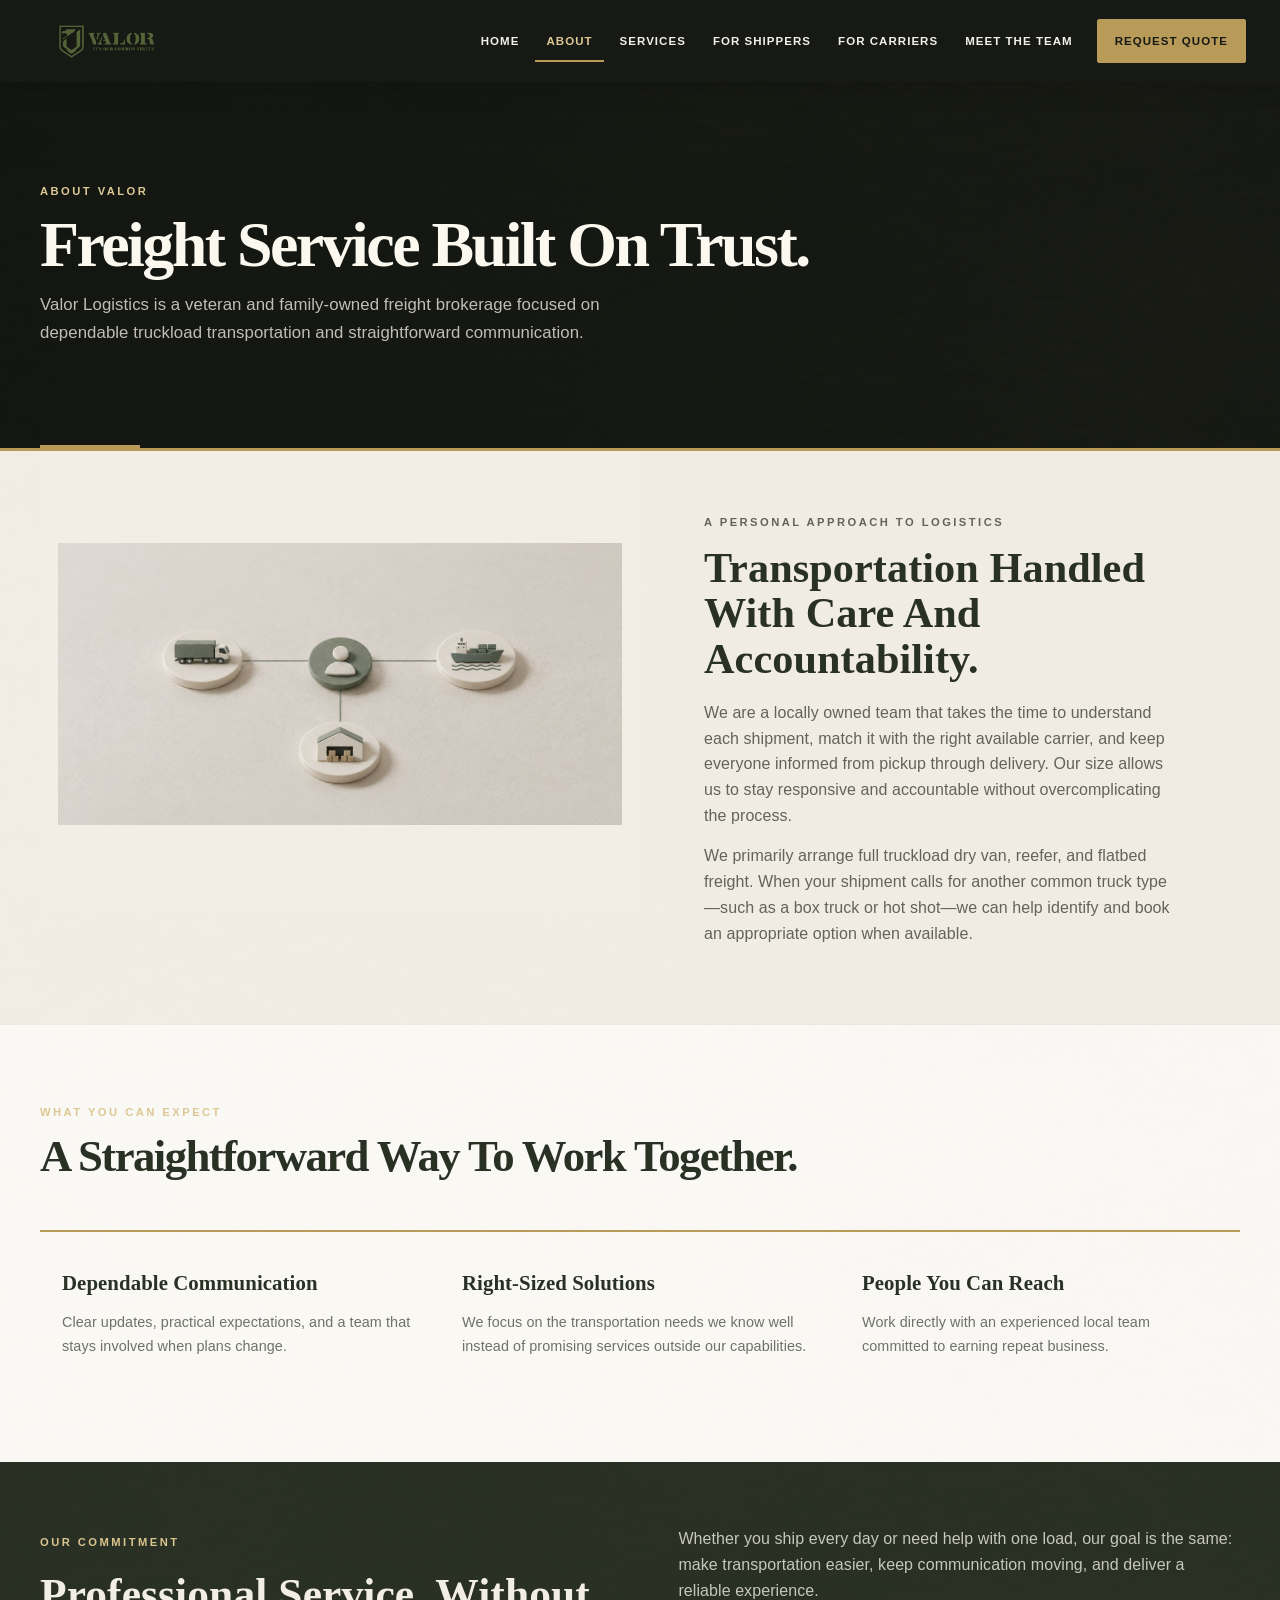
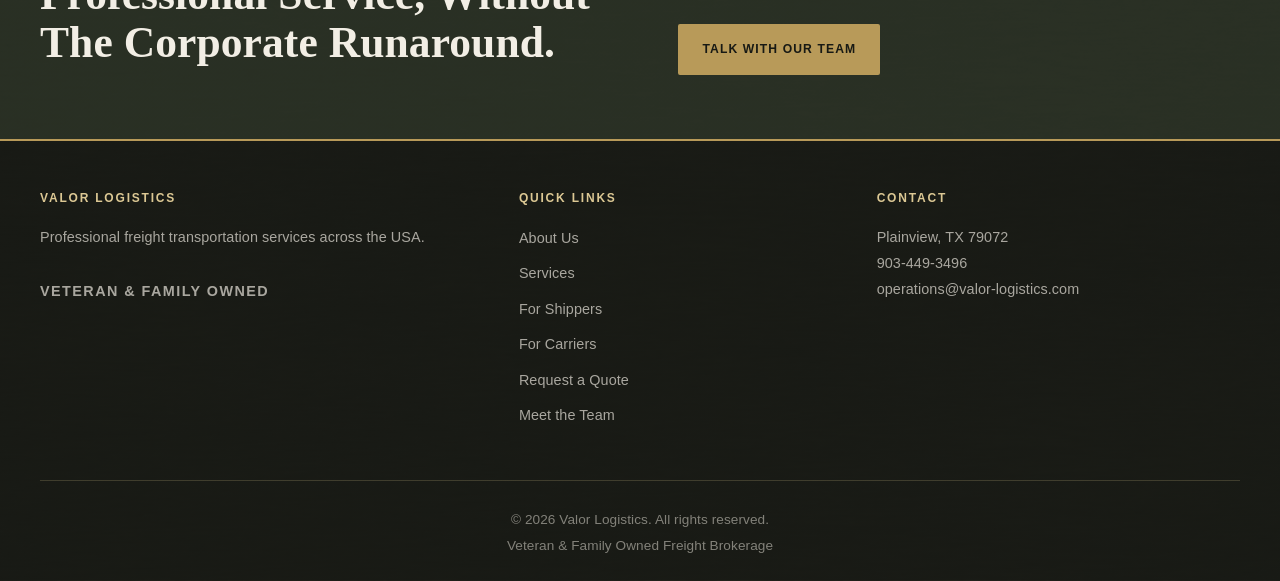
==== commit 0401df43: "Polish Valor headings and use transparent header logo" ====
--- a/about.html
+++ b/about.html
@@ -11,7 +11,7 @@
   <link rel="stylesheet" href="styles/option-a.css" />
 </head>
 <body class="page-about">
-  <header class="header"><nav class="navbar"><div class="nav-container"><div class="logo"><a href="index.html" aria-label="Valor Logistics home"><img src="images/Logo_Cleaned%20up%20Green_White%20Logo.svg" alt="Valor Logistics" /></a></div><button class="mobile-toggle" id="mobileToggle" aria-label="Toggle menu"><span></span><span></span><span></span></button><ul class="nav-menu" id="navMenu">
+  <header class="header"><nav class="navbar"><div class="nav-container"><div class="logo"><a href="index.html" aria-label="Valor Logistics home"><img src="images/Logo_Cleaned%20up%20Green%20Lettering%20Transparent.svg" alt="Valor Logistics" /></a></div><button class="mobile-toggle" id="mobileToggle" aria-label="Toggle menu"><span></span><span></span><span></span></button><ul class="nav-menu" id="navMenu">
           <li><a href="index.html">Home</a></li>
           <li><a href="about.html" class="active">About</a></li>
           <li><a href="services.html">Services</a></li>
@@ -21,27 +21,27 @@
           <li><a href="quote.html" class="cta-btn">Request Quote</a></li>
         </ul></div></nav></header>
   <main>
-    <section class="page-hero"><div class="container"><p class="eyebrow">ABOUT VALOR</p><h1>Freight service built on trust.</h1><p>Valor Logistics is a veteran and family-owned freight brokerage focused on dependable truckload transportation and straightforward communication.</p></div></section>
+    <section class="page-hero"><div class="container"><p class="eyebrow">ABOUT VALOR</p><h1>Freight Service Built On Trust.</h1><p>Valor Logistics is a veteran and family-owned freight brokerage focused on dependable truckload transportation and straightforward communication.</p></div></section>
     <section class="about-story">
       <div class="about-story-grid">
         <div class="about-story-image"><img src="images/valor-about-graphic.jpg" alt="Editorial illustration of Valor coordinating shippers, carriers, and destinations" loading="lazy" /></div>
         <div class="about-story-copy">
           <p class="eyebrow">A PERSONAL APPROACH TO LOGISTICS</p>
-          <h2>Transportation handled with care and accountability.</h2>
+          <h2>Transportation Handled With Care And Accountability.</h2>
           <p>We are a locally owned team that takes the time to understand each shipment, match it with the right available carrier, and keep everyone informed from pickup through delivery. Our size allows us to stay responsive and accountable without overcomplicating the process.</p>
           <p>We primarily arrange full truckload dry van, reefer, and flatbed freight. When your shipment calls for another common truck type—such as a box truck or hot shot—we can help identify and book an appropriate option when available.</p>
         </div>
       </div>
     </section>
     <section class="content-section"><div class="container">
-      <div class="section-header"><p class="eyebrow">WHAT YOU CAN EXPECT</p><h2 class="section-title">A straightforward way to work together.</h2></div>
+      <div class="section-header"><p class="eyebrow">WHAT YOU CAN EXPECT</p><h2 class="section-title">A Straightforward Way To Work Together.</h2></div>
       <div class="info-grid">
-        <article class="info-card"><h3>Dependable communication</h3><p>Clear updates, practical expectations, and a team that stays involved when plans change.</p></article>
-        <article class="info-card"><h3>Right-sized solutions</h3><p>We focus on the transportation needs we know well instead of promising services outside our capabilities.</p></article>
-        <article class="info-card"><h3>People you can reach</h3><p>Work directly with an experienced local team committed to earning repeat business.</p></article>
+        <article class="info-card"><h3>Dependable Communication</h3><p>Clear updates, practical expectations, and a team that stays involved when plans change.</p></article>
+        <article class="info-card"><h3>Right-Sized Solutions</h3><p>We focus on the transportation needs we know well instead of promising services outside our capabilities.</p></article>
+        <article class="info-card"><h3>People You Can Reach</h3><p>Work directly with an experienced local team committed to earning repeat business.</p></article>
       </div>
     </div></section>
-    <section class="band-section"><div class="container split-content"><div><p class="eyebrow">OUR COMMITMENT</p><h2>Professional service, without the corporate runaround.</h2></div><div><p>Whether you ship every day or need help with one load, our goal is the same: make transportation easier, keep communication moving, and deliver a reliable experience.</p><a class="btn btn-primary" href="quote.html">Talk With Our Team</a></div></div></section>
+    <section class="band-section"><div class="container split-content"><div><p class="eyebrow">OUR COMMITMENT</p><h2>Professional Service, Without The Corporate Runaround.</h2></div><div><p>Whether you ship every day or need help with one load, our goal is the same: make transportation easier, keep communication moving, and deliver a reliable experience.</p><a class="btn btn-primary" href="quote.html">Talk With Our Team</a></div></div></section>
   </main>
   <footer class="footer"><div class="container"><div class="footer-grid"><div class="footer-col"><h4>Valor Logistics</h4><p>Professional freight transportation services across the USA.</p><p class="footer-badge">Veteran & Family Owned</p></div><div class="footer-col"><h4>Quick Links</h4><ul><li><a href="about.html">About Us</a></li><li><a href="services.html">Services</a></li><li><a href="shippers.html">For Shippers</a></li><li><a href="carriers.html">For Carriers</a></li><li><a href="quote.html">Request a Quote</a></li><li><a href="team.html">Meet the Team</a></li></ul></div><div class="footer-col"><h4>Contact</h4><p>Plainview, TX 79072<br><a href="tel:903-449-3496">903-449-3496</a><br><a href="mailto:operations@valor-logistics.com">operations@valor-logistics.com</a></p></div></div><div class="footer-bottom"><p>&copy; <span class="year"></span> Valor Logistics. All rights reserved.</p><p>Veteran & Family Owned Freight Brokerage</p></div></div></footer><script src="scripts/main.js"></script>
 </body>
--- a/styles/option-a.css
+++ b/styles/option-a.css
@@ -451,3 +451,137 @@
   .team-group-heading { align-items: flex-start; flex-direction: column; gap: 6px; }
   .team-group-heading::after { display: none; }
 }
+
+
+/* =========================================================
+   CANVA ASSET INTEGRATION — OPTION A PREMIUM EDITORIAL
+   Unique image for each primary page; textures remain subtle.
+   ========================================================= */
+
+/* Homepage: cinematic freight image, with copy protected on the left. */
+.page-home .hero {
+  background-color: var(--va-ink);
+  background-image:
+    linear-gradient(90deg, rgba(15,18,14,.88) 0%, rgba(15,18,14,.68) 35%, rgba(15,18,14,.08) 76%),
+    url('../images/valor-home-hero.jpg');
+  background-position: center, center 54%;
+  background-size: cover;
+  background-repeat: no-repeat;
+}
+
+/* Each audience/service page gets its own dedicated Canva banner. */
+.page-services .page-hero {
+  background-image:
+    linear-gradient(90deg, rgba(17,20,15,.82) 0%, rgba(17,20,15,.48) 52%, rgba(17,20,15,.16) 100%),
+    url('../images/valor-services-hero.jpg');
+  background-position: center, center 52%;
+}
+.page-shippers .page-hero {
+  background-image:
+    linear-gradient(90deg, rgba(17,20,15,.82) 0%, rgba(17,20,15,.42) 55%, rgba(17,20,15,.12) 100%),
+    url('../images/valor-shippers-hero.jpg');
+  background-position: center, center 50%;
+}
+.page-carriers .page-hero {
+  background-image:
+    linear-gradient(90deg, rgba(17,20,15,.82) 0%, rgba(17,20,15,.40) 55%, rgba(17,20,15,.10) 100%),
+    url('../images/valor-carriers-hero.jpg');
+  background-position: center, center 52%;
+}
+
+/* About and quote mastheads use the new dark texture, not a reused photo. */
+.page-about .page-hero,
+.page-quote .page-hero {
+  background-color: var(--va-ink);
+  background-image:
+    linear-gradient(90deg, rgba(17,20,15,.91), rgba(17,20,15,.78)),
+    url('../images/valor-dark-texture.jpg');
+  background-position: center, center;
+  background-size: cover;
+}
+
+/* Editorial supporting images: preserve the full composition rather than
+   zooming/cropping a 16:9 Canva export into a tall split-panel slot. */
+.home-story-image,
+.about-story-image {
+  display: flex;
+  align-items: center;
+  justify-content: center;
+  background-color: var(--va-ink);
+}
+.home-story-image img,
+.about-story-image img {
+  width: 100%;
+  height: 100%;
+  min-height: 0;
+  max-height: none;
+  object-fit: contain;
+  object-position: center;
+}
+.home-story-image img { background: var(--va-ink); }
+.about-story-image {
+  background-color: var(--va-cream);
+}
+.about-story-image img {
+  padding: clamp(8px, 1.4vw, 18px);
+  background: var(--va-cream);
+}
+
+/* Low-contrast textures add depth to the alternating light/dark sections. */
+.services-preview,
+.content-section,
+.about-story,
+.home-story,
+.team-editorial-section {
+  background-color: var(--va-paper);
+  background-image:
+    linear-gradient(rgba(251,250,246,.94), rgba(251,250,246,.94)),
+    url('../images/valor-light-texture.jpg');
+  background-position: center, center;
+  background-size: cover;
+}
+.about-story {
+  background-color: var(--va-cream);
+  background-image:
+    linear-gradient(rgba(242,238,229,.93), rgba(242,238,229,.93)),
+    url('../images/valor-light-texture.jpg');
+}
+.why-valor,
+.testimonials,
+.band-section,
+.footer {
+  background-color: var(--va-ink);
+  background-image:
+    linear-gradient(rgba(23,25,20,.93), rgba(23,25,20,.93)),
+    url('../images/valor-dark-texture.jpg');
+  background-position: center, center;
+  background-size: cover;
+}
+.why-valor,
+.band-section { background-color: var(--va-olive-deep); }
+.why-valor {
+  background-image:
+    linear-gradient(rgba(41,48,36,.92), rgba(41,48,36,.92)),
+    url('../images/valor-dark-texture.jpg');
+}
+.band-section {
+  background-image:
+    linear-gradient(rgba(41,48,36,.93), rgba(41,48,36,.93)),
+    url('../images/valor-dark-texture.jpg');
+}
+
+/* Small screens: keep each image legible without forcing a desktop crop. */
+@media (max-width: 800px) {
+  .home-story-image,
+  .about-story-image {
+    height: auto;
+    min-height: 0;
+    padding: 12px;
+  }
+  .home-story-image img,
+  .about-story-image img {
+    height: auto;
+    max-height: 360px;
+    min-height: 0;
+  }
+}
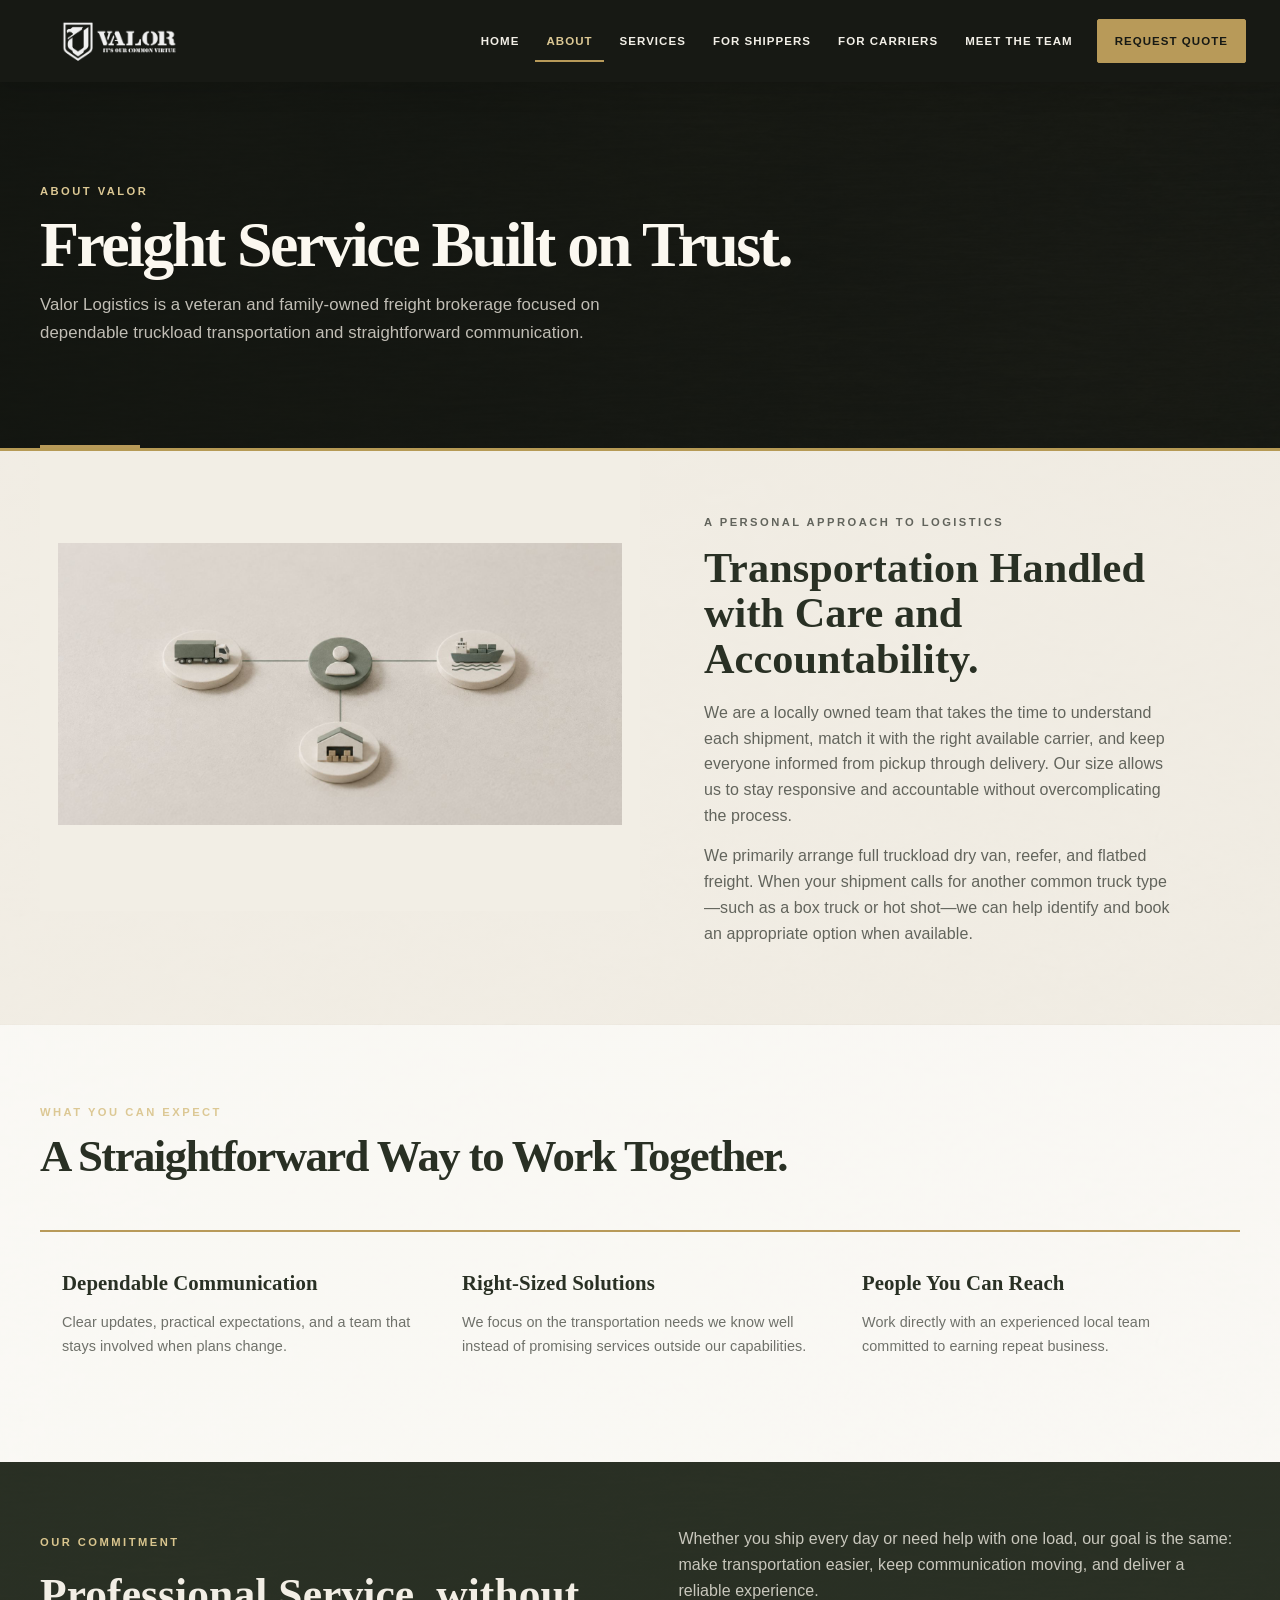
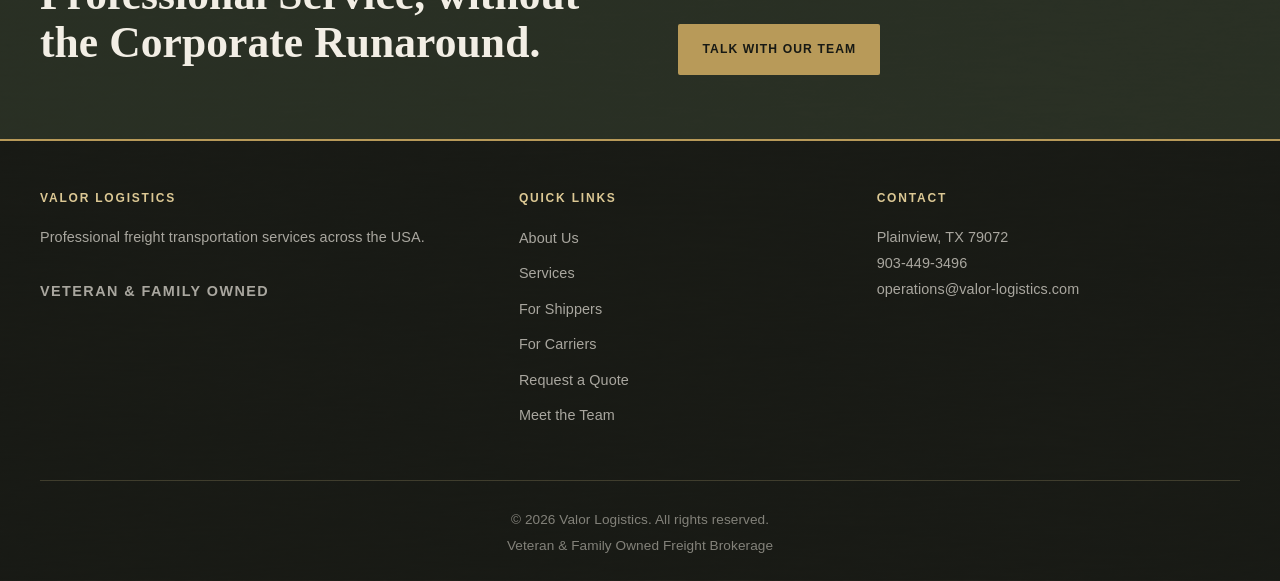
==== commit 4d72fd5e: "Apply consistent editorial title case to page headings" ====
--- a/about.html
+++ b/about.html
@@ -21,27 +21,27 @@
           <li><a href="quote.html" class="cta-btn">Request Quote</a></li>
         </ul></div></nav></header>
   <main>
-    <section class="page-hero"><div class="container"><p class="eyebrow">ABOUT VALOR</p><h1>Freight Service Built On Trust.</h1><p>Valor Logistics is a veteran and family-owned freight brokerage focused on dependable truckload transportation and straightforward communication.</p></div></section>
+    <section class="page-hero"><div class="container"><p class="eyebrow">ABOUT VALOR</p><h1>Freight Service Built on Trust.</h1><p>Valor Logistics is a veteran and family-owned freight brokerage focused on dependable truckload transportation and straightforward communication.</p></div></section>
     <section class="about-story">
       <div class="about-story-grid">
         <div class="about-story-image"><img src="images/valor-about-graphic.jpg" alt="Editorial illustration of Valor coordinating shippers, carriers, and destinations" loading="lazy" /></div>
         <div class="about-story-copy">
           <p class="eyebrow">A PERSONAL APPROACH TO LOGISTICS</p>
-          <h2>Transportation Handled With Care And Accountability.</h2>
+          <h2>Transportation Handled with Care and Accountability.</h2>
           <p>We are a locally owned team that takes the time to understand each shipment, match it with the right available carrier, and keep everyone informed from pickup through delivery. Our size allows us to stay responsive and accountable without overcomplicating the process.</p>
           <p>We primarily arrange full truckload dry van, reefer, and flatbed freight. When your shipment calls for another common truck type—such as a box truck or hot shot—we can help identify and book an appropriate option when available.</p>
         </div>
       </div>
     </section>
     <section class="content-section"><div class="container">
-      <div class="section-header"><p class="eyebrow">WHAT YOU CAN EXPECT</p><h2 class="section-title">A Straightforward Way To Work Together.</h2></div>
+      <div class="section-header"><p class="eyebrow">WHAT YOU CAN EXPECT</p><h2 class="section-title">A Straightforward Way to Work Together.</h2></div>
       <div class="info-grid">
         <article class="info-card"><h3>Dependable Communication</h3><p>Clear updates, practical expectations, and a team that stays involved when plans change.</p></article>
         <article class="info-card"><h3>Right-Sized Solutions</h3><p>We focus on the transportation needs we know well instead of promising services outside our capabilities.</p></article>
         <article class="info-card"><h3>People You Can Reach</h3><p>Work directly with an experienced local team committed to earning repeat business.</p></article>
       </div>
     </div></section>
-    <section class="band-section"><div class="container split-content"><div><p class="eyebrow">OUR COMMITMENT</p><h2>Professional Service, Without The Corporate Runaround.</h2></div><div><p>Whether you ship every day or need help with one load, our goal is the same: make transportation easier, keep communication moving, and deliver a reliable experience.</p><a class="btn btn-primary" href="quote.html">Talk With Our Team</a></div></div></section>
+    <section class="band-section"><div class="container split-content"><div><p class="eyebrow">OUR COMMITMENT</p><h2>Professional Service, without the Corporate Runaround.</h2></div><div><p>Whether you ship every day or need help with one load, our goal is the same: make transportation easier, keep communication moving, and deliver a reliable experience.</p><a class="btn btn-primary" href="quote.html">Talk With Our Team</a></div></div></section>
   </main>
   <footer class="footer"><div class="container"><div class="footer-grid"><div class="footer-col"><h4>Valor Logistics</h4><p>Professional freight transportation services across the USA.</p><p class="footer-badge">Veteran & Family Owned</p></div><div class="footer-col"><h4>Quick Links</h4><ul><li><a href="about.html">About Us</a></li><li><a href="services.html">Services</a></li><li><a href="shippers.html">For Shippers</a></li><li><a href="carriers.html">For Carriers</a></li><li><a href="quote.html">Request a Quote</a></li><li><a href="team.html">Meet the Team</a></li></ul></div><div class="footer-col"><h4>Contact</h4><p>Plainview, TX 79072<br><a href="tel:903-449-3496">903-449-3496</a><br><a href="mailto:operations@valor-logistics.com">operations@valor-logistics.com</a></p></div></div><div class="footer-bottom"><p>&copy; <span class="year"></span> Valor Logistics. All rights reserved.</p><p>Veteran & Family Owned Freight Brokerage</p></div></div></footer><script src="scripts/main.js"></script>
 </body>
--- a/styles/option-a.css
+++ b/styles/option-a.css
@@ -585,3 +585,183 @@
     min-height: 0;
   }
 }
+
+
+/* =========================================================
+   VALOR EDITORIAL REFINEMENT — HEADER, HOME STORY & TEAM
+   ========================================================= */
+
+/* Use the transparent brand mark so it sits directly on the
+   charcoal navigation field without a white image rectangle. */
+.logo a {
+  width: 188px;
+  height: 68px;
+  overflow: visible;
+  background: transparent;
+}
+.logo img {
+  width: 100%;
+  height: 100%;
+  object-fit: contain;
+  object-position: left center;
+  background: transparent;
+  /* Warm ivory for clear contrast on the #1b1a16 header. */
+  filter: brightness(0) invert(.94);
+}
+
+/* Center the partnership still-life within the cream story panel.
+   Keep the complete composition visible instead of cropping it. */
+.home-story-grid {
+  align-items: center;
+}
+.home-story-image {
+  display: flex;
+  align-items: center;
+  justify-content: center;
+  align-self: center;
+  min-height: 0;
+  height: auto;
+  max-height: none;
+  padding: clamp(28px, 4vw, 48px);
+  overflow: visible;
+}
+.home-story-image img {
+  display: block;
+  width: 100%;
+  height: auto;
+  min-height: 0;
+  max-height: 350px;
+  object-fit: contain;
+  object-position: center;
+}
+
+/* Robert and Sabrie receive the individual portrait-led treatment:
+   each panel's atmosphere is built from a softened version of its
+   own portrait, with restrained diagonal rain-like lines. */
+.leadership-feature,
+.leadership-sabrie {
+  position: relative;
+  isolation: isolate;
+  overflow: hidden;
+  border: 1px solid rgba(55,63,45,.18);
+  box-shadow: 0 16px 38px rgba(23,25,20,.10);
+  background: #252b21;
+}
+.leadership-feature::before,
+.leadership-sabrie::before {
+  content: "";
+  position: absolute;
+  z-index: -2;
+  inset: -18px;
+  background-size: cover;
+  background-position: center 34%;
+  filter: blur(16px) saturate(.72) brightness(.58);
+  transform: scale(1.06);
+  opacity: .78;
+}
+.leadership-robert::before {
+  background-image: url('../images/robert_landeros.jpg');
+}
+.leadership-sabrie::before {
+  background-image: url('../images/sabrie_villegas.jpg');
+}
+.leadership-feature::after,
+.leadership-sabrie::after {
+  content: "";
+  position: absolute;
+  z-index: -1;
+  inset: 0;
+  pointer-events: none;
+  background:
+    repeating-linear-gradient(132deg,
+      transparent 0 27px,
+      rgba(201,168,76,.15) 27px 28px,
+      transparent 28px 56px),
+    repeating-linear-gradient(132deg,
+      transparent 0 74px,
+      rgba(255,255,255,.075) 74px 75px,
+      transparent 75px 118px),
+    linear-gradient(112deg,
+      rgba(37,43,33,.42) 0 39%,
+      rgba(242,238,229,.84) 39.2% 100%);
+}
+.leadership-sabrie::after {
+  background:
+    repeating-linear-gradient(132deg,
+      transparent 0 27px,
+      rgba(201,168,76,.15) 27px 28px,
+      transparent 28px 56px),
+    repeating-linear-gradient(132deg,
+      transparent 0 74px,
+      rgba(255,255,255,.075) 74px 75px,
+      transparent 75px 118px),
+    linear-gradient(112deg,
+      rgba(242,238,229,.84) 0 61%,
+      rgba(37,43,33,.42) 61.2% 100%);
+}
+.leadership-feature > *,
+.leadership-sabrie > * {
+  position: relative;
+  z-index: 1;
+}
+.leadership-photo-wrap {
+  background: rgba(242,238,229,.86);
+  border: 1px solid rgba(201,168,76,.58);
+  box-shadow: 0 12px 30px rgba(0,0,0,.20);
+}
+.leadership-photo {
+  object-fit: contain;
+  object-position: center;
+}
+.leadership-copy {
+  color: #303629;
+}
+.leadership-copy h2 {
+  color: #303629;
+}
+.leadership-copy .eyebrow {
+  color: #7a6330;
+}
+.leadership-copy .team-profile-contact a {
+  color: #465438;
+}
+
+/* Keep the three operations profiles together as one balanced group. */
+.team-operations {
+  margin-top: clamp(2.6rem, 5vw, 4rem) !important;
+}
+.team-operations-grid {
+  display: grid;
+  grid-template-columns: repeat(3, minmax(0, 1fr));
+  gap: clamp(16px, 2.2vw, 26px);
+}
+.team-operations-grid .team-profile-card {
+  min-width: 0;
+  overflow: hidden;
+}
+@media (max-width: 760px) {
+  .logo a { width: 164px; height: 60px; }
+  .home-story-image { padding: 22px 0 34px; }
+  .home-story-image img { max-height: 320px; }
+  .team-operations-grid { grid-template-columns: repeat(2, minmax(0, 1fr)); }
+}
+@media (max-width: 560px) {
+  .logo a { width: 150px; height: 54px; }
+  .leadership-feature,
+  .leadership-sabrie {
+    background: #252b21;
+  }
+  .leadership-feature::after,
+  .leadership-sabrie::after {
+    background:
+      repeating-linear-gradient(132deg,
+        transparent 0 23px,
+        rgba(201,168,76,.14) 23px 24px,
+        transparent 24px 48px),
+      linear-gradient(145deg,
+        rgba(242,238,229,.96) 0 72%,
+        rgba(48,54,41,.32) 72.2% 100%);
+  }
+  .leadership-photo-wrap { background: rgba(242,238,229,.92); }
+  .team-operations-grid { grid-template-columns: 1fr; max-width: 420px; margin-inline: auto; }
+}
